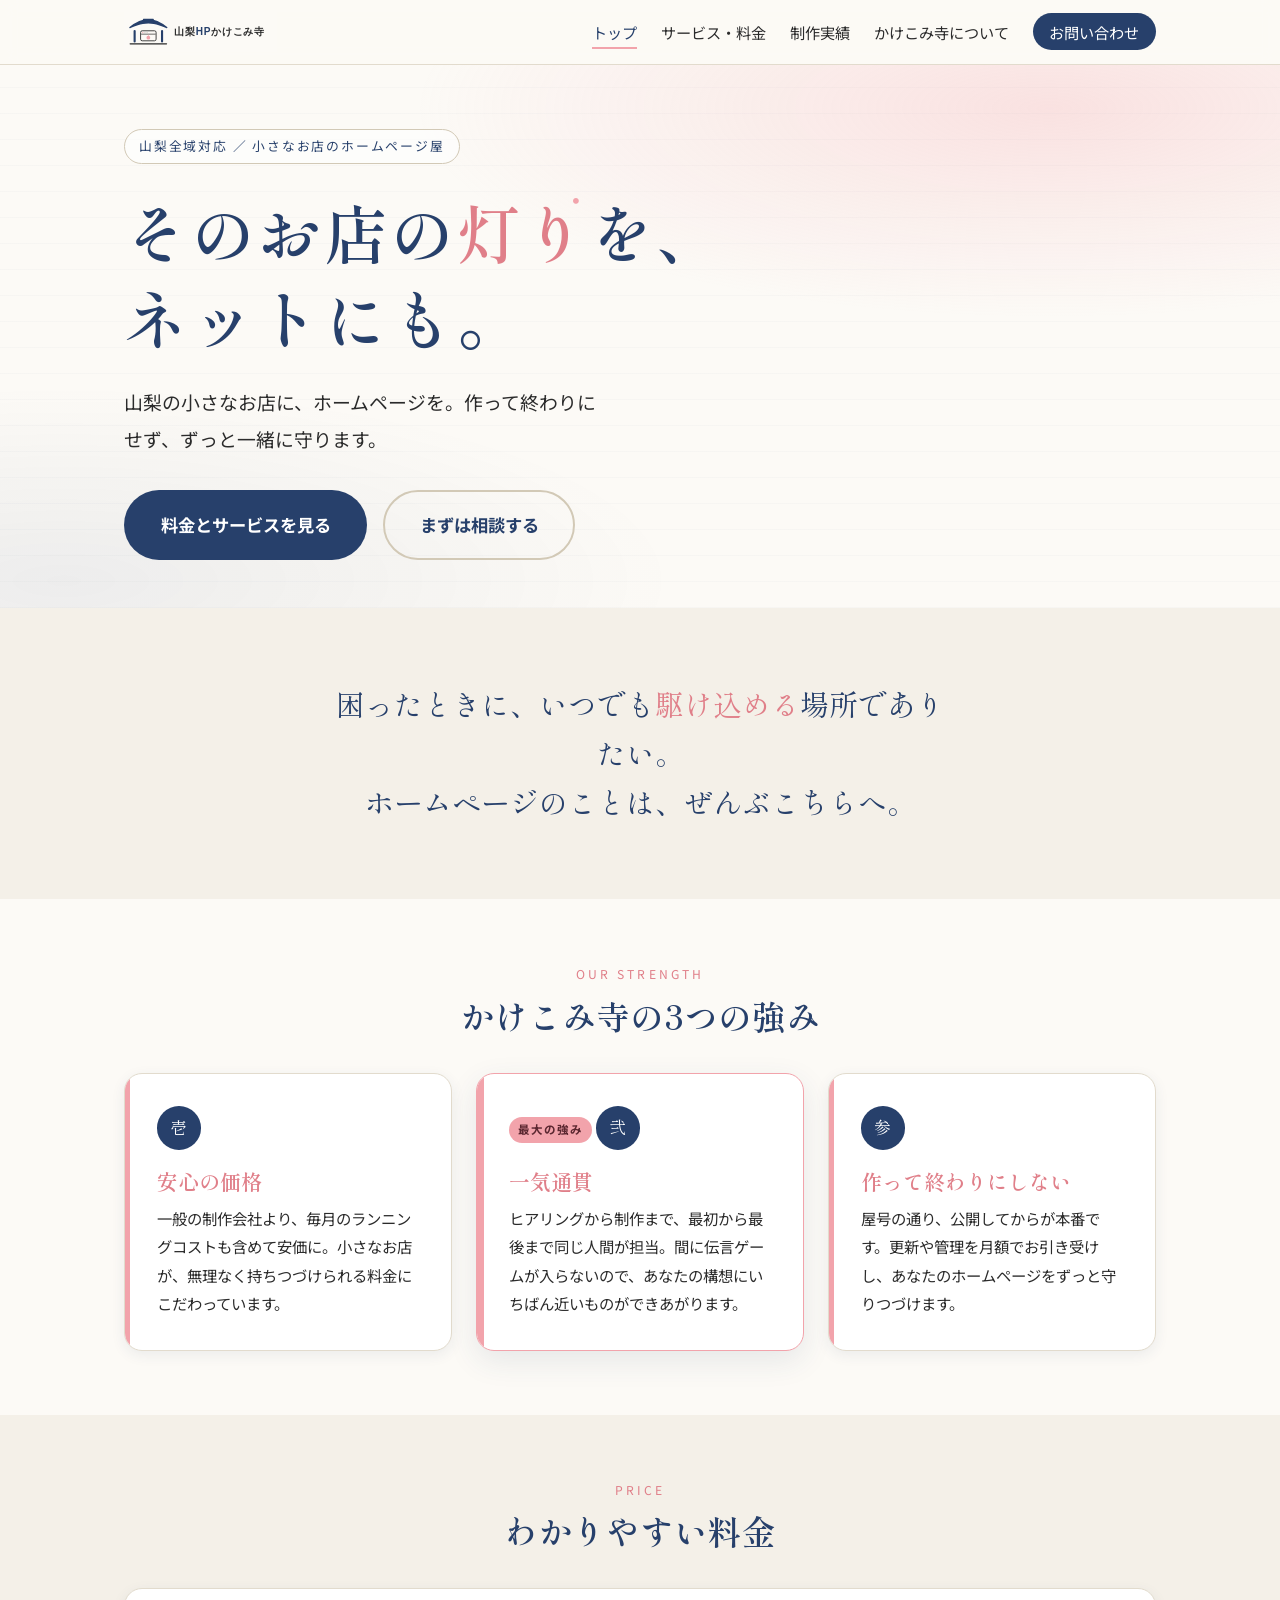
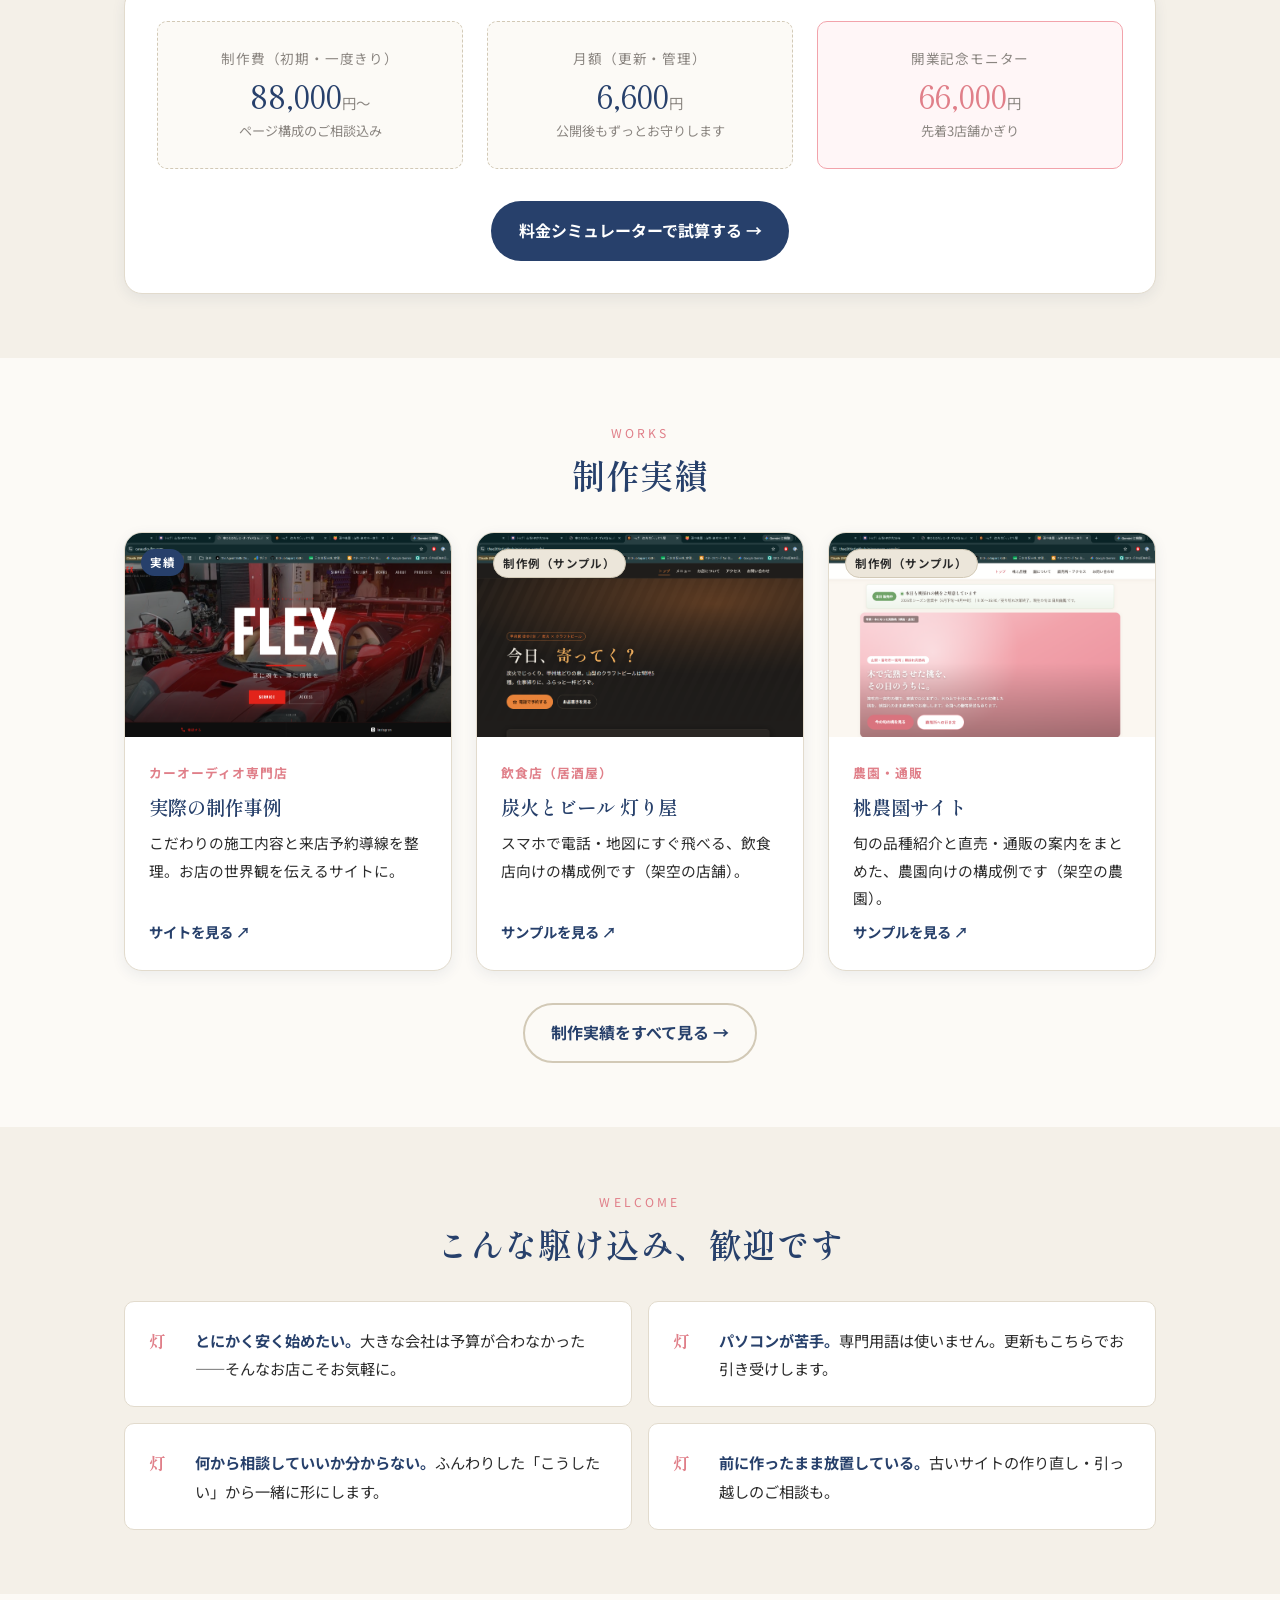
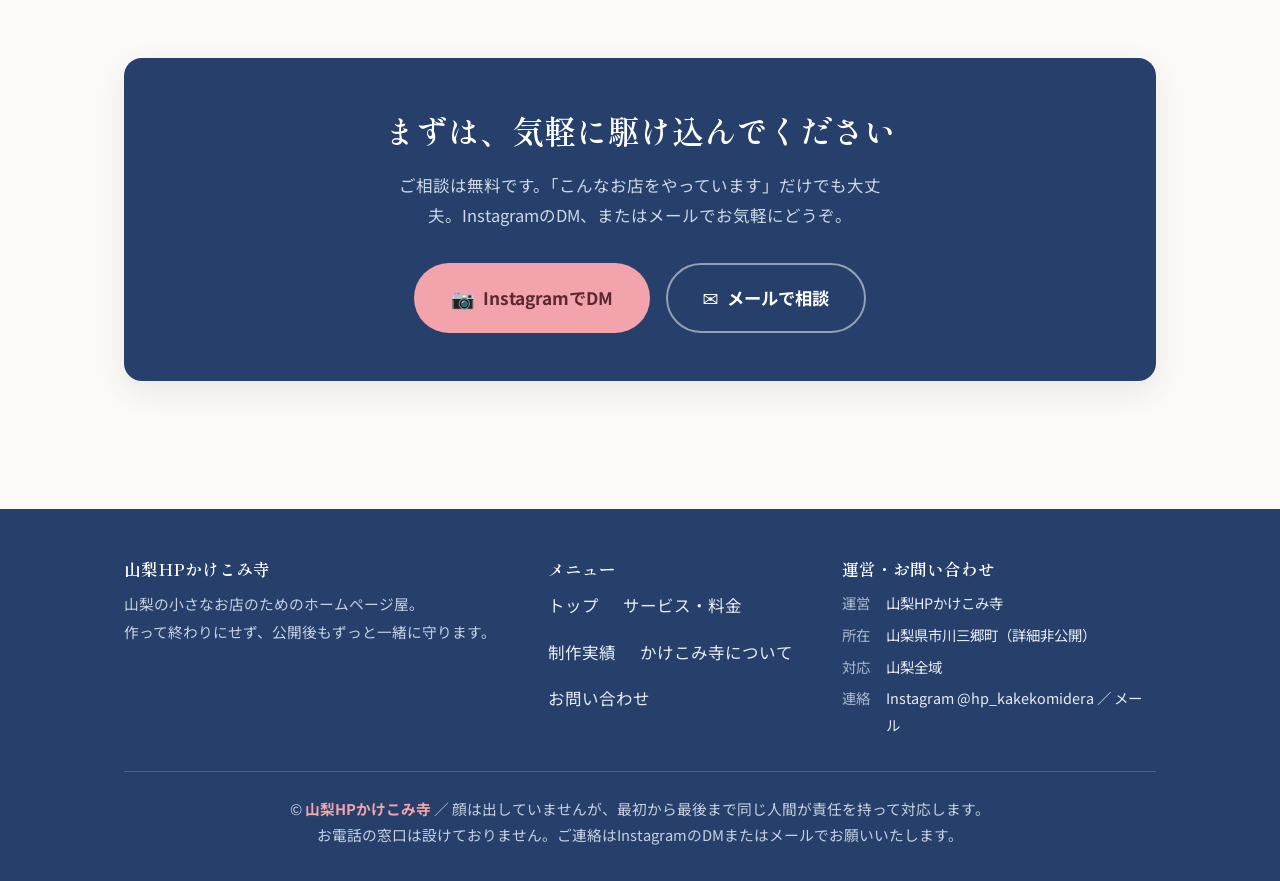
==== index.html @ 4713d797 "実績カードの画像を実スクショに差し替え - index/works の3カード(.phダミー)を work-caraudio/izakaya/momoen.png に差し替え - .work-card" ====
<!DOCTYPE html>
<html lang="ja">
<head>
  <!-- @parts: head-common（差し替え：title / description / og:url / og:image）
       他ページへ複製する際は title・description・og:title・og:description・og:url を変更する。 -->
  <meta charset="UTF-8">
  <meta name="viewport" content="width=device-width, initial-scale=1.0">
  <title>トップ｜山梨HPかけこみ寺</title>
  <meta name="description" content="山梨の小さなお店に、ホームページを。安心の価格・ヒアリングから制作まで一気通貫・公開後の更新管理まで。作って終わりにせず、ずっと一緒に守ります。山梨全域対応。">

  <!-- OGP -->
  <meta property="og:type" content="website">
  <meta property="og:site_name" content="山梨HPかけこみ寺">
  <meta property="og:title" content="山梨HPかけこみ寺｜そのお店の灯りを、ネットにも。">
  <meta property="og:description" content="山梨の小さなお店のためのホームページ制作。安心の価格・一気通貫・作って終わりにしない更新管理。山梨全域対応。">
  <meta property="og:url" content="https://thee3third.github.io/kakekomi-official/index.html">
  <meta property="og:image" content="https://thee3third.github.io/kakekomi-official/assets/img/ogp.png">
  <meta property="og:image:width" content="1200">
  <meta property="og:image:height" content="630">
  <link rel="canonical" href="https://thee3third.github.io/kakekomi-official/index.html">
  <meta name="twitter:card" content="summary_large_image">

  <link rel="icon" type="image/svg+xml" href="assets/img/favicon.svg">
  <link rel="preconnect" href="https://fonts.googleapis.com">
  <link rel="preconnect" href="https://fonts.gstatic.com" crossorigin>
  <link href="https://fonts.googleapis.com/css2?family=Noto+Sans+JP:wght@400;500;700&family=Shippori+Mincho:wght@500;600;700&display=swap" rel="stylesheet">
  <link rel="stylesheet" href="assets/css/style.css">
  <!-- /@parts -->
</head>
<body>
  <!-- @parts: header（差し替え：ロゴ画像 assets/img/logo.svg・屋号・ナビ。全ページ共通＝同一HTMLを複製）
       現在ページのナビには aria-current="page" を付ける。 -->
  <header class="site-header">
    <div class="container site-header__inner">
      <p class="brand">
        <a href="index.html">
          <img class="brand__logo" src="assets/img/logo.svg" alt="山梨HPかけこみ寺" width="153" height="40">
        </a>
      </p>
      <button class="nav-toggle" type="button" aria-expanded="false" aria-controls="globalNav" aria-label="メニューを開く">
        <span></span><span></span><span></span>
      </button>
      <nav class="global-nav" id="globalNav" aria-label="メインメニュー">
        <ul>
          <li><a href="index.html" aria-current="page">トップ</a></li>
          <li><a href="service.html">サービス・料金</a></li>
          <li><a href="works.html">制作実績</a></li>
          <li><a href="about.html">かけこみ寺について</a></li>
          <li><a href="contact.html" class="nav-cta">お問い合わせ</a></li>
        </ul>
      </nav>
    </div>
  </header>
  <!-- /@parts -->

  <main>
    <!-- ヒーロー（FV）：理念のメッセージ＝サイトの背骨。
         メインコピーは明朝で大きく、サブは小さめに。 -->
    <section class="hero">
      <div class="hero__inner reveal">
        <span class="hero__badge">山梨全域対応 ／ 小さなお店のホームページ屋</span>
        <h1 class="hero__catch">そのお店の<span class="lamp em">灯り</span>を、<br>ネットにも。</h1>
        <p class="hero__sub">山梨の小さなお店に、ホームページを。作って終わりにせず、ずっと一緒に守ります。</p>
        <div class="hero__cta">
          <a class="btn btn--primary btn--lg" href="service.html">料金とサービスを見る</a>
          <a class="btn btn--ghost btn--lg" href="contact.html">まずは相談する</a>
        </div>
      </div>
    </section>

    <!-- 理念のひとこと（駆け込み寺の世界観） -->
    <section class="section--tight section--alt">
      <div class="container container--narrow">
        <p class="quote reveal">困ったときに、いつでも<span class="em">駆け込める</span>場所でありたい。<br>ホームページのことは、ぜんぶこちらへ。</p>
      </div>
    </section>

    <!-- @parts: strength-cards（差し替え：3つの強みの番号・見出し・本文）
         サイトの3本柱。2番目「一気通貫」が最大の差別化なので強調表示（--hero）。 -->
    <section class="section" id="strength" aria-labelledby="strength-title">
      <div class="container">
        <header class="section-head section-head--center">
          <span class="section-head__en">OUR STRENGTH</span>
          <h2 class="section-head__ja" id="strength-title">かけこみ寺の3つの強み</h2>
        </header>
        <div class="strength-grid">

          <article class="strength reveal">
            <span class="strength__no">壱</span>
            <h3 class="strength__title"><span class="lead-word">安心の価格</span></h3>
            <p class="strength__desc">一般の制作会社より、毎月のランニングコストも含めて安価に。小さなお店が、無理なく持ちつづけられる料金にこだわっています。</p>
          </article>

          <article class="strength strength--hero reveal">
            <span class="strength__badge">最大の強み</span>
            <span class="strength__no">弐</span>
            <h3 class="strength__title"><span class="lead-word">一気通貫</span></h3>
            <p class="strength__desc">ヒアリングから制作まで、最初から最後まで同じ人間が担当。間に伝言ゲームが入らないので、あなたの構想にいちばん近いものができあがります。</p>
          </article>

          <article class="strength reveal">
            <span class="strength__no">参</span>
            <h3 class="strength__title"><span class="lead-word">作って終わりにしない</span></h3>
            <p class="strength__desc">屋号の通り、公開してからが本番です。更新や管理を月額でお引き受けし、あなたのホームページをずっと守りつづけます。</p>
          </article>

        </div>
      </div>
    </section>
    <!-- /@parts -->

    <!-- 料金の概要（詳細は service.html へ） -->
    <section class="section section--alt" id="fee" aria-labelledby="fee-title">
      <div class="container">
        <header class="section-head section-head--center">
          <span class="section-head__en">PRICE</span>
          <h2 class="section-head__ja" id="fee-title">わかりやすい料金</h2>
        </header>
        <div class="fee-summary reveal">
          <div class="fee-summary__grid">
            <div class="fee-pill">
              <p class="fee-pill__label">制作費（初期・一度きり）</p>
              <p class="fee-pill__price">88,000<small>円〜</small></p>
              <p class="fee-pill__note">ページ構成のご相談込み</p>
            </div>
            <div class="fee-pill">
              <p class="fee-pill__label">月額（更新・管理）</p>
              <p class="fee-pill__price">6,600<small>円</small></p>
              <p class="fee-pill__note">公開後もずっとお守りします</p>
            </div>
            <div class="fee-pill fee-pill--momo">
              <p class="fee-pill__label">開業記念モニター</p>
              <p class="fee-pill__price">66,000<small>円</small></p>
              <p class="fee-pill__note">先着3店舗かぎり</p>
            </div>
          </div>
          <p class="center" style="margin-top:var(--space-5)">
            <a class="btn btn--primary" href="service.html">料金シミュレーターで試算する →</a>
          </p>
        </div>
      </div>
    </section>

    <!-- @parts: works-grid（トップ用ダイジェスト。詳細は works.html）
         実績/サンプルを抜粋。サンプルには明記し、外部リンクは別タブ。 -->
    <section class="section" id="works" aria-labelledby="works-title">
      <div class="container">
        <header class="section-head section-head--center">
          <span class="section-head__en">WORKS</span>
          <h2 class="section-head__ja" id="works-title">制作実績</h2>
        </header>
        <div class="works-grid">

          <a class="work-card reveal" href="https://caraudio-flex.com/" target="_blank" rel="noopener">
            <div class="work-card__media">
              <span class="work-card__tag work-card__tag--real">実績</span>
              <img src="assets/img/work-caraudio.png" alt="カーオーディオ専門店の制作事例サイト" loading="lazy">
            </div>
            <div class="work-card__body">
              <span class="work-card__kind">カーオーディオ専門店</span>
              <h3 class="work-card__title">実際の制作事例</h3>
              <p class="work-card__desc">こだわりの施工内容と来店予約導線を整理。お店の世界観を伝えるサイトに。</p>
              <span class="work-card__link">サイトを見る ↗</span>
            </div>
          </a>

          <a class="work-card reveal" href="https://thee3third.github.io/akariya-sample/" target="_blank" rel="noopener">
            <div class="work-card__media">
              <span class="work-card__tag work-card__tag--sample">制作例（サンプル）</span>
              <img src="assets/img/work-izakaya.png" alt="居酒屋サンプルサイト「炭火とビール 灯り屋」" loading="lazy">
            </div>
            <div class="work-card__body">
              <span class="work-card__kind">飲食店（居酒屋）</span>
              <h3 class="work-card__title">炭火とビール 灯り屋</h3>
              <p class="work-card__desc">スマホで電話・地図にすぐ飛べる、飲食店向けの構成例です（架空の店舗）。</p>
              <span class="work-card__link">サンプルを見る ↗</span>
            </div>
          </a>

          <a class="work-card reveal" href="https://thee3third.github.io/momoen-sample/" target="_blank" rel="noopener">
            <div class="work-card__media">
              <span class="work-card__tag work-card__tag--sample">制作例（サンプル）</span>
              <img src="assets/img/work-momoen.png" alt="桃農園サンプルサイト" loading="lazy">
            </div>
            <div class="work-card__body">
              <span class="work-card__kind">農園・通販</span>
              <h3 class="work-card__title">桃農園サイト</h3>
              <p class="work-card__desc">旬の品種紹介と直売・通販の案内をまとめた、農園向けの構成例です（架空の農園）。</p>
              <span class="work-card__link">サンプルを見る ↗</span>
            </div>
          </a>

        </div>
        <p class="center" style="margin-top:var(--space-5)">
          <a class="btn btn--ghost" href="works.html">制作実績をすべて見る →</a>
        </p>
      </div>
    </section>
    <!-- /@parts -->

    <!-- こんな駆け込み歓迎 -->
    <section class="section section--alt" id="welcome" aria-labelledby="welcome-title">
      <div class="container">
        <header class="section-head section-head--center">
          <span class="section-head__en">WELCOME</span>
          <h2 class="section-head__ja" id="welcome-title">こんな駆け込み、歓迎です</h2>
        </header>
        <div class="welcome-list">
          <div class="welcome reveal"><span class="welcome__ico">灯</span><p><b>とにかく安く始めたい。</b>大きな会社は予算が合わなかった——そんなお店こそお気軽に。</p></div>
          <div class="welcome reveal"><span class="welcome__ico">灯</span><p><b>パソコンが苦手。</b>専門用語は使いません。更新もこちらでお引き受けします。</p></div>
          <div class="welcome reveal"><span class="welcome__ico">灯</span><p><b>何から相談していいか分からない。</b>ふんわりした「こうしたい」から一緒に形にします。</p></div>
          <div class="welcome reveal"><span class="welcome__ico">灯</span><p><b>前に作ったまま放置している。</b>古いサイトの作り直し・引っ越しのご相談も。</p></div>
        </div>
      </div>
    </section>

    <!-- 問い合わせ導線（Instagram / メール） -->
    <section class="section" aria-labelledby="contact-cta-title">
      <div class="container">
        <div class="cta-band reveal">
          <h2 id="contact-cta-title">まずは、気軽に駆け込んでください</h2>
          <p>ご相談は無料です。「こんなお店をやっています」だけでも大丈夫。InstagramのDM、またはメールでお気軽にどうぞ。</p>
          <div class="cta-band__actions">
            <a class="btn btn--momo btn--lg" href="https://www.instagram.com/hp_kakekomidera/" target="_blank" rel="noopener"><span class="btn__ico">📷</span>InstagramでDM</a>
            <!-- メール送信先は後日設定。下記 mailto: のアドレスを正式なものに差し替える。 -->
            <a class="btn btn--ghost btn--lg" href="mailto:thee3third@gmail.com?subject=ホームページのご相談" style="color:#fff;border-color:rgba(255,255,255,.5)"><span class="btn__ico">✉</span>メールで相談</a>
          </div>
        </div>
      </div>
    </section>
  </main>

  <!-- @parts: footer（全ページ共通＝同一HTMLを複製。
       プライバシー方針：本名・顔・住所番地・電話は出さない。連絡はInstagram/メールのみ。） -->
  <footer class="site-footer">
    <div class="container">
      <div class="site-footer__grid">
        <div>
          <h3>山梨HPかけこみ寺</h3>
          <p>山梨の小さなお店のためのホームページ屋。<br>作って終わりにせず、公開後もずっと一緒に守ります。</p>
        </div>
        <nav class="site-footer__nav" aria-label="フッターメニュー">
          <h3>メニュー</h3>
          <ul>
            <li><a href="index.html">トップ</a></li>
            <li><a href="service.html">サービス・料金</a></li>
            <li><a href="works.html">制作実績</a></li>
            <li><a href="about.html">かけこみ寺について</a></li>
            <li><a href="contact.html">お問い合わせ</a></li>
          </ul>
        </nav>
        <div>
          <h3>運営・お問い合わせ</h3>
          <dl>
            <dt>運営</dt><dd>山梨HPかけこみ寺</dd>
            <dt>所在</dt><dd>山梨県市川三郷町（詳細非公開）</dd>
            <dt>対応</dt><dd>山梨全域</dd>
            <dt>連絡</dt><dd><a href="https://www.instagram.com/hp_kakekomidera/" target="_blank" rel="noopener">Instagram @hp_kakekomidera</a> ／ メール</dd>
          </dl>
        </div>
      </div>
      <p class="footer-note">
        © <strong>山梨HPかけこみ寺</strong> ／ 顔は出していませんが、最初から最後まで同じ人間が責任を持って対応します。<br>
        お電話の窓口は設けておりません。ご連絡はInstagramのDMまたはメールでお願いいたします。
      </p>
    </div>
  </footer>
  <!-- /@parts -->

  <!-- @parts: action-bar（差し替え：InstagramURL・mailto:。スマホのみ表示。電話ボタンは作らない） -->
  <nav class="action-bar" aria-label="クイック連絡">
    <a class="action-bar__insta" href="https://www.instagram.com/hp_kakekomidera/" target="_blank" rel="noopener"><span class="action-bar__ico">📷</span>Instagram</a>
    <a class="action-bar__mail" href="mailto:thee3third@gmail.com?subject=ホームページのご相談"><span class="action-bar__ico">✉</span>メール</a>
  </nav>
  <!-- /@parts -->

  <script src="assets/js/main.js"></script>
</body>
</html>
---- assets/css/style.css ----
/* ==========================================================================
   山梨HPかけこみ寺 — 公式サイト style.css
   --------------------------------------------------------------------------
   設計思想は izakaya-sample / momoen-sample を継承。
   色・余白・フォントは :root に集約。テーマ変更はここだけで完結する。
   再利用前提のセクションには「@parts: 名前」マーカー（コメントで開閉）。

   目次:
     1. @parts: design-tokens（CSS変数）
     2. リセット & ベース
     3. レイアウト・ユーティリティ
     4. @parts: header
     5. @parts: action-bar（固定アクションバー：Insta/メール）
     6. @parts: footer
     7. ボタン
     8. ヒーロー（FV）
     9. セクション共通・見出し
    10. @parts: strength-cards（強み3カード）
    11. 料金概要（トップ）
    12. @parts: works-grid（実績カードグリッド）
    13. @parts: fee-simulator（料金シミュレーター）★目玉
    14. 料金表（service）
    15. about（理念・進め方）
    16. contact（Instagram導線・フォーム）
    17. CTAバンド・駆け込み歓迎
    18. 404
    19. プレースホルダ画像（CSSダミー）
    20. スクロール出現演出
    21. レスポンシブ（768px / 1200px）
   ========================================================================== */

/* 1. ====================================================================== */
/* @parts: design-tokens
   ロゴと統一した和モダン配色。本紙（生成り）地・藍と墨で引き締め・桃を灯り一点。
   実案件や別テーマへ流用時、ほぼここだけ書き換えれば見た目が一括で変わる。 */
:root {
  /* ---- 配色 ---- */
  --color-bg:        #FCFAF6; /* 本紙（生成り）＝地 */
  --color-bg-2:      #F4F0E8; /* 一段沈めた生成り（カード地・帯） */
  --color-bg-3:      #ECE6DA; /* さらに沈めた面（区切り帯） */
  --color-paper:     #FFFFFF; /* 浮かせる白カード */
  --color-ai:        #27406B; /* 藍：主役・見出し・引き締め */
  --color-ai-deep:   #1C2F4F; /* 濃藍：ホバー・FV地 */
  --color-text:      #2B2B2B; /* 墨：本文 */
  --color-mute:      #8A8580; /* 補助グレー：補足テキスト */
  --color-momo:      #F2A3AB; /* 桃（灯り）：アクセント一点 */
  --color-momo-deep: #E07F89; /* 桃の濃いめ（ホバー・テキスト可読用） */
  --color-line:      #E2DBCD; /* 区切り線（生成り系） */
  --color-line-2:    #D2C9B6; /* やや濃い区切り線 */

  /* ---- フォント ---- */
  --font-body:    "Noto Sans JP", system-ui, sans-serif;
  --font-heading: "Shippori Mincho", "Noto Serif JP", serif;

  /* ---- 余白スケール ---- */
  --space-1: 0.25rem;
  --space-2: 0.5rem;
  --space-3: 1rem;
  --space-4: 1.5rem;
  --space-5: 2rem;
  --space-6: 3rem;
  --space-7: 4rem;

  /* ---- レイアウト ---- */
  --maxw: 1080px;
  --maxw-narrow: 760px;
  --radius: 10px;
  --radius-lg: 18px;
  --shadow:    0 10px 30px rgba(39,64,107,.10);
  --shadow-sm: 0 4px 14px rgba(39,64,107,.08);

  /* ---- 固定アクションバーの高さ（スマホ） ---- */
  --actionbar-h: 60px;
}
/* /@parts */

/* 2. リセット & ベース ================================================== */
*, *::before, *::after { box-sizing: border-box; }
* { margin: 0; padding: 0; }
html { -webkit-text-size-adjust: 100%; scroll-behavior: smooth; }

body {
  font-family: var(--font-body);
  background: var(--color-bg);
  color: var(--color-text);
  line-height: 1.85;
  font-size: 16px;
  /* スマホは下部の固定アクションバーに本文が隠れないよう余白を確保 */
  padding-bottom: calc(var(--actionbar-h) + env(safe-area-inset-bottom, 0px));
}

img, svg { max-width: 100%; height: auto; display: block; }
a { color: var(--color-ai); text-decoration: none; }
a:hover { text-decoration: underline; }
ul { list-style: none; }
h1, h2, h3, h4 { font-family: var(--font-heading); font-weight: 600; line-height: 1.5; color: var(--color-ai); }
strong { font-weight: 700; }

:focus-visible { outline: 2px solid var(--color-ai); outline-offset: 2px; }
::selection { background: var(--color-momo); color: #fff; }

/* 3. レイアウト・ユーティリティ ======================================== */
.container { width: 100%; max-width: var(--maxw); margin-inline: auto; padding-inline: var(--space-4); }
.container--narrow { max-width: var(--maxw-narrow); }
.section { padding-block: var(--space-7); }
.section--tight { padding-block: var(--space-6); }
.section--alt { background: var(--color-bg-2); }
.text-mute { color: var(--color-mute); }
.center { text-align: center; }
.lead { color: var(--color-text); max-width: 40em; font-size: 1.05rem; }
.lead--center { margin-inline: auto; text-align: center; }
.sr-only {
  position: absolute; width: 1px; height: 1px; padding: 0; margin: -1px;
  overflow: hidden; clip: rect(0,0,0,0); white-space: nowrap; border: 0;
}

/* 4. ====================================================================== */
/* @parts: header（差し替え：ロゴ画像・屋号文言・ナビ項目。全ページ共通＝複製）
   現在ページのナビには aria-current="page" を付ける。 */
.site-header {
  position: sticky; top: 0; z-index: 50;
  background: rgba(252,250,246,.90);
  backdrop-filter: blur(8px);
  border-bottom: 1px solid var(--color-line);
}
.site-header__inner {
  display: flex; align-items: center; justify-content: space-between;
  gap: var(--space-3); min-height: 64px;
}
.brand { display: flex; align-items: center; }
.brand a { display: inline-flex; align-items: center; gap: .55em; color: inherit; }
.brand a:hover { text-decoration: none; }
/* ロゴ画像（横長ロゴ assets/img/logo.svg）。高さ基準・幅autoで縦横比を保つ。
   高さを変えたいときは --logo-h（下のmax-widthはスマホで溢れない保険） */
.brand__logo { height: var(--logo-h, 40px); width: auto; max-width: 62vw; flex: none; }
.brand__name { font-family: var(--font-heading); font-size: 1.18rem; color: var(--color-ai); letter-spacing: .03em; }
.brand__name .sub { display: block; font-family: var(--font-body); font-size: .62rem; letter-spacing: .18em; color: var(--color-mute); }

.nav-toggle {
  display: inline-flex; flex-direction: column; gap: 5px;
  width: 44px; height: 44px; align-items: center; justify-content: center;
  background: transparent; border: 1px solid var(--color-line-2); border-radius: 8px; cursor: pointer;
}
.nav-toggle span { display: block; width: 22px; height: 2px; background: var(--color-ai); transition: .25s; }
.nav-toggle[aria-expanded="true"] span:nth-child(1) { transform: translateY(7px) rotate(45deg); }
.nav-toggle[aria-expanded="true"] span:nth-child(2) { opacity: 0; }
.nav-toggle[aria-expanded="true"] span:nth-child(3) { transform: translateY(-7px) rotate(-45deg); }

.global-nav ul { display: flex; gap: var(--space-4); align-items: center; }
.global-nav a {
  color: var(--color-text); font-size: .95rem; padding-block: .3em;
  border-bottom: 2px solid transparent;
}
.global-nav a:hover { color: var(--color-ai); text-decoration: none; }
.global-nav a[aria-current="page"] { color: var(--color-ai); border-bottom-color: var(--color-momo); }
.global-nav .nav-cta {
  background: var(--color-ai); color: #fff; border-radius: 999px;
  padding: .5em 1.1em; border-bottom: 0;
}
.global-nav .nav-cta:hover { background: var(--color-ai-deep); color: #fff; }
/* /@parts */

/* 5. ====================================================================== */
/* @parts: action-bar（差し替え：InstagramURL・mailto:）
   スマホのみ画面下に固定。[Instagram][メール] の2ボタン。電話ボタンは作らない。 */
.action-bar {
  position: fixed; left: 0; right: 0; bottom: 0; z-index: 60;
  display: grid; grid-template-columns: 1fr 1fr;
  background: var(--color-paper);
  border-top: 1px solid var(--color-line);
  box-shadow: 0 -6px 20px rgba(39,64,107,.08);
  padding-bottom: env(safe-area-inset-bottom, 0px);
}
.action-bar a {
  display: flex; align-items: center; justify-content: center; gap: .4em;
  min-height: var(--actionbar-h); font-weight: 700; font-size: 1rem;
  color: #fff; text-decoration: none;
}
.action-bar a:hover { text-decoration: none; }
.action-bar__insta { background: var(--color-ai); }
.action-bar__mail  { background: var(--color-momo-deep); }
.action-bar__ico { font-size: 1.15em; line-height: 1; }
@media (min-width: 768px) { .action-bar { display: none; } body { padding-bottom: 0; } }
/* /@parts */

/* 6. ====================================================================== */
/* @parts: footer（差し替え：屋号・連絡手段。サイトマップ。住所番地・電話は出さない） */
.site-footer {
  background: var(--color-ai); color: #E7ECF4;
  padding-block: var(--space-6) var(--space-5); margin-top: var(--space-7);
}
.site-footer a { color: #E7ECF4; }
.site-footer__grid { display: grid; gap: var(--space-5); grid-template-columns: 1fr; }
.site-footer h3 { font-size: 1.05rem; color: #fff; margin-bottom: var(--space-2); }
.site-footer p { font-size: .92rem; color: #C5D0E0; }
.site-footer__nav ul { display: flex; flex-wrap: wrap; gap: var(--space-3) var(--space-4); }
.site-footer dl { display: grid; grid-template-columns: auto 1fr; gap: .35em var(--space-3); font-size: .9rem; }
.site-footer dt { color: #A9B7CC; white-space: nowrap; }
.footer-note {
  margin-top: var(--space-5); padding-top: var(--space-4);
  border-top: 1px solid rgba(255,255,255,.18);
  font-size: .82rem; color: #B7C3D6; text-align: center; line-height: 1.8;
}
.footer-note strong { color: var(--color-momo); font-weight: 700; }
/* /@parts */

/* 7. ボタン ============================================================= */
.btn {
  display: inline-flex; align-items: center; justify-content: center; gap: .5em;
  padding: .85em 1.6em; border-radius: 999px; font-weight: 700; font-size: 1rem;
  border: 2px solid transparent; cursor: pointer; text-align: center;
  transition: transform .15s, background .2s, color .2s, border-color .2s;
}
.btn:hover { text-decoration: none; transform: translateY(-2px); }
.btn--primary { background: var(--color-ai); color: #fff; }
.btn--primary:hover { background: var(--color-ai-deep); color: #fff; }
.btn--momo { background: var(--color-momo); color: #5b2730; }
.btn--momo:hover { background: var(--color-momo-deep); color: #fff; }
.btn--ghost { background: transparent; color: var(--color-ai); border-color: var(--color-line-2); }
.btn--ghost:hover { border-color: var(--color-ai); color: var(--color-ai-deep); }
.btn--block { width: 100%; }
.btn--lg { font-size: 1.08rem; padding: 1em 2em; }
.btn__ico { font-size: 1.1em; line-height: 1; }

/* 8. ヒーロー（FV）：理念のメッセージ＝サイトの背骨 ==================== */
.hero { position: relative; overflow: hidden; background: var(--color-bg); }
.hero__inner {
  position: relative; z-index: 1;
  padding-block: var(--space-7) var(--space-6);
  max-width: var(--maxw); margin-inline: auto; padding-inline: var(--space-4);
}
/* 障子・本紙の質感を薄く敷く（写真差し替え可：.hero に background-image） */
.hero::before {
  content: ""; position: absolute; inset: 0; z-index: 0;
  background:
    radial-gradient(90% 70% at 82% 8%, rgba(242,163,171,.28), rgba(242,163,171,0) 55%),
    radial-gradient(80% 60% at 5% 95%, rgba(39,64,107,.07), rgba(39,64,107,0) 60%),
    repeating-linear-gradient(0deg, rgba(39,64,107,.022) 0 1px, transparent 1px 26px),
    var(--color-bg);
}
.hero__badge {
  display: inline-block; margin-bottom: var(--space-4);
  font-size: .8rem; letter-spacing: .14em; color: var(--color-ai);
  border: 1px solid var(--color-line-2); border-radius: 999px; padding: .35em 1.1em;
  background: rgba(255,255,255,.6);
}
.hero__catch {
  font-family: var(--font-heading); color: var(--color-ai);
  font-size: clamp(2.1rem, 8.5vw, 4rem); line-height: 1.35; letter-spacing: .04em;
}
.hero__catch .em { color: var(--color-momo-deep); }
.hero__catch .lamp { position: relative; }
/* 「灯り」に小さなともしびを添える（控えめ） */
.hero__catch .lamp::after {
  content: "・"; color: var(--color-momo); position: absolute; top: -.2em; right: -.15em; font-size: .5em;
}
.hero__sub {
  margin-top: var(--space-4); font-size: clamp(.98rem, 3.4vw, 1.18rem);
  color: var(--color-text); max-width: 26em; line-height: 1.95;
}
.hero__cta { margin-top: var(--space-5); display: flex; flex-wrap: wrap; gap: var(--space-3); }

/* 9. セクション共通・見出し =========================================== */
.section-head { margin-bottom: var(--space-5); }
.section-head__en { display: block; font-family: var(--font-body); font-size: .76rem; letter-spacing: .26em; color: var(--color-momo-deep); margin-bottom: .4em; }
.section-head__ja { font-size: clamp(1.5rem, 5.2vw, 2.1rem); color: var(--color-ai); }
.section-head--center { text-align: center; }
.section-head--center .section-head__ja { margin-inline: auto; }
.page-head { background: var(--color-bg-2); border-bottom: 1px solid var(--color-line); padding-block: var(--space-6) var(--space-5); }
.page-head h1 { font-size: clamp(1.8rem, 6vw, 2.6rem); }
.page-head p { color: var(--color-mute); margin-top: var(--space-2); }

/* 10. ===================================================================== */
/* @parts: strength-cards（差し替え：3つの強みのアイコン・見出し・本文）
   サイトの3本柱。「安心の価格 / 一気通貫 / 作って終わりにしない」。 */
.strength-grid { display: grid; gap: var(--space-4); grid-template-columns: 1fr; }
.strength {
  background: var(--color-paper); border: 1px solid var(--color-line);
  border-radius: var(--radius-lg); padding: var(--space-5);
  box-shadow: var(--shadow-sm); position: relative; overflow: hidden;
}
.strength::before {
  content: ""; position: absolute; left: 0; top: 0; bottom: 0; width: 5px; background: var(--color-momo);
}
.strength__no {
  display: inline-flex; align-items: center; justify-content: center;
  width: 2.6em; height: 2.6em; border-radius: 50%;
  background: var(--color-ai); color: #fff; font-family: var(--font-heading);
  font-size: 1.05rem; margin-bottom: var(--space-3);
}
.strength__title { font-size: 1.3rem; margin-bottom: var(--space-2); line-height: 1.45; }
.strength__title .lead-word { color: var(--color-momo-deep); }
.strength__desc { color: var(--color-text); font-size: .96rem; }
.strength--hero { border-color: var(--color-momo); box-shadow: var(--shadow); }
.strength--hero::before { width: 7px; }
.strength__badge { display: inline-block; font-size: .72rem; letter-spacing: .08em; background: var(--color-momo); color: #5b2730; border-radius: 999px; padding: .2em .8em; margin-bottom: var(--space-3); font-weight: 700; }
/* /@parts */

/* 11. 料金概要（トップ） =============================================== */
.fee-summary { background: var(--color-paper); border: 1px solid var(--color-line); border-radius: var(--radius-lg); padding: var(--space-5); box-shadow: var(--shadow-sm); }
.fee-summary__grid { display: grid; gap: var(--space-4); grid-template-columns: 1fr; }
.fee-pill { text-align: center; padding: var(--space-4); border: 1px dashed var(--color-line-2); border-radius: var(--radius); background: var(--color-bg); }
.fee-pill__label { font-size: .85rem; color: var(--color-mute); letter-spacing: .06em; }
.fee-pill__price { font-family: var(--font-heading); font-size: 2rem; color: var(--color-ai); line-height: 1.2; margin-block: .15em; }
.fee-pill__price small { font-size: .9rem; color: var(--color-mute); font-family: var(--font-body); }
.fee-pill__note { font-size: .82rem; color: var(--color-mute); }
.fee-pill--momo { border-style: solid; border-color: var(--color-momo); background: #fff6f7; }
.fee-pill--momo .fee-pill__price { color: var(--color-momo-deep); }

/* 12. ===================================================================== */
/* @parts: works-grid（差し替え：実績カードの画像・店種・説明・外部URL）
   実績/サンプルをカード表示。各カードは外部リンク（別タブ）。 */
.works-grid { display: grid; gap: var(--space-4); grid-template-columns: 1fr; }
.work-card {
  display: flex; flex-direction: column; background: var(--color-paper);
  border: 1px solid var(--color-line); border-radius: var(--radius-lg); overflow: hidden;
  box-shadow: var(--shadow-sm); transition: transform .18s, box-shadow .18s;
}
.work-card:hover { transform: translateY(-4px); box-shadow: var(--shadow); text-decoration: none; }
.work-card__media { aspect-ratio: 16 / 10; position: relative; overflow: hidden; background: var(--color-bg-2); }
/* 実績写真は media 枠いっぱいに cover で収める（.ph ダミーから <img> へ差し替え時も同じ枠） */
.work-card__media img { width: 100%; height: 100%; object-fit: cover; display: block; }
.work-card__tag {
  position: absolute; top: var(--space-3); left: var(--space-3); z-index: 2;
  font-size: .72rem; font-weight: 700; letter-spacing: .04em;
  padding: .25em .8em; border-radius: 999px;
}
.work-card__tag--real   { background: var(--color-ai); color: #fff; }
.work-card__tag--sample { background: var(--color-bg-3); color: var(--color-text); border: 1px solid var(--color-line-2); }
.work-card__body { padding: var(--space-4); display: flex; flex-direction: column; gap: var(--space-2); flex: 1; }
.work-card__kind { font-size: .8rem; color: var(--color-momo-deep); letter-spacing: .08em; font-weight: 700; }
.work-card__title { font-size: 1.2rem; color: var(--color-ai); }
.work-card__desc { font-size: .92rem; color: var(--color-text); flex: 1; }
.work-card__link { font-size: .9rem; font-weight: 700; color: var(--color-ai); display: inline-flex; align-items: center; gap: .3em; }
.work-card:hover .work-card__link { color: var(--color-momo-deep); }
/* /@parts */

/* 13. ===================================================================== */
/* @parts: fee-simulator（料金シミュレーター）★このサイトの目玉
   素のJSで駆動（assets/js/simulator.js）。価格定数はJS側に集約。
   ここはマークアップと見た目のみ。 */
.simulator {
  background: var(--color-paper); border: 1px solid var(--color-line-2);
  border-radius: var(--radius-lg); padding: var(--space-5); box-shadow: var(--shadow);
}
.simulator__grid { display: grid; gap: var(--space-5); grid-template-columns: 1fr; }
.sim-controls { display: grid; gap: var(--space-5); }
.sim-field__label { display: block; font-weight: 700; color: var(--color-ai); margin-bottom: var(--space-2); font-size: .98rem; }

/* プラン選択（ラジオをカード化） */
.sim-plans { display: grid; gap: var(--space-2); }
.sim-plan { position: relative; }
.sim-plan input { position: absolute; opacity: 0; inset: 0; cursor: pointer; }
.sim-plan__box {
  display: flex; align-items: baseline; justify-content: space-between; gap: var(--space-2);
  border: 2px solid var(--color-line); border-radius: var(--radius);
  padding: .85em 1em; cursor: pointer; transition: border-color .2s, background .2s;
}
.sim-plan__box .name { font-weight: 700; }
.sim-plan__box .price { font-family: var(--font-heading); color: var(--color-ai); white-space: nowrap; }
.sim-plan input:checked + .sim-plan__box { border-color: var(--color-momo); background: #fff6f7; }
.sim-plan input:focus-visible + .sim-plan__box { outline: 2px solid var(--color-ai); outline-offset: 2px; }
.sim-plan__box .badge { font-size: .68rem; background: var(--color-momo); color: #5b2730; border-radius: 999px; padding: .15em .6em; margin-left: .4em; font-weight: 700; font-family: var(--font-body); }

/* 月額（表示のみ） */
.sim-fixed { display: flex; align-items: baseline; justify-content: space-between; gap: var(--space-2); padding: .85em 1em; border: 2px dashed var(--color-line-2); border-radius: var(--radius); background: var(--color-bg); }
.sim-fixed .name { font-weight: 700; }
.sim-fixed .price { font-family: var(--font-heading); color: var(--color-ai); }
.sim-fixed .lock { font-size: .75rem; color: var(--color-mute); }

/* 月数スライダー */
.sim-range__head { display: flex; align-items: baseline; justify-content: space-between; }
.sim-range__value { font-family: var(--font-heading); font-size: 1.5rem; color: var(--color-momo-deep); }
.sim-range__value small { font-size: .9rem; color: var(--color-mute); font-family: var(--font-body); }
input[type="range"].sim-range {
  -webkit-appearance: none; appearance: none; width: 100%; height: 6px;
  background: var(--color-bg-3); border-radius: 999px; outline-offset: 6px; cursor: pointer; margin-top: var(--space-3);
}
input[type="range"].sim-range::-webkit-slider-thumb {
  -webkit-appearance: none; appearance: none; width: 26px; height: 26px; border-radius: 50%;
  background: var(--color-ai); border: 3px solid #fff; box-shadow: var(--shadow-sm); cursor: pointer;
}
input[type="range"].sim-range::-moz-range-thumb {
  width: 26px; height: 26px; border-radius: 50%; background: var(--color-ai);
  border: 3px solid #fff; box-shadow: var(--shadow-sm); cursor: pointer;
}
.sim-range__scale { display: flex; justify-content: space-between; font-size: .75rem; color: var(--color-mute); margin-top: var(--space-2); }

/* 結果パネル */
.sim-result { background: var(--color-ai); color: #fff; border-radius: var(--radius-lg); padding: var(--space-5); display: grid; gap: var(--space-4); align-content: start; }
.sim-result__row { display: grid; gap: var(--space-1); }
.sim-result__label { font-size: .85rem; color: #BFCDE3; letter-spacing: .06em; }
.sim-result__num { font-family: var(--font-heading); line-height: 1.1; }
.sim-result__num .yen { font-size: .55em; margin-left: .1em; color: #DDE5F1; }
.sim-result__row--total .sim-result__num { font-size: 2.4rem; color: #fff; }
.sim-result__row--first .sim-result__num,
.sim-result__row--month .sim-result__num { font-size: 1.7rem; color: var(--color-momo); }
.sim-result__divider { border: 0; border-top: 1px solid rgba(255,255,255,.2); }
.sim-result__hint { font-size: .8rem; color: #BFCDE3; line-height: 1.7; }
/* 数字更新時の控えめなフラッシュ */
.sim-result__num.is-bumped { animation: numBump .35s ease; }
@keyframes numBump { 0% { transform: translateY(2px); opacity: .55; } 100% { transform: none; opacity: 1; } }
.sim-disclaimer { font-size: .82rem; color: var(--color-mute); margin-top: var(--space-4); line-height: 1.8; }
/* /@parts */

/* 14. 料金表（service） =============================================== */
.plan-grid { display: grid; gap: var(--space-4); grid-template-columns: 1fr; }
.plan-card { background: var(--color-paper); border: 1px solid var(--color-line); border-radius: var(--radius-lg); padding: var(--space-5); box-shadow: var(--shadow-sm); position: relative; }
.plan-card--feature { border: 2px solid var(--color-momo); box-shadow: var(--shadow); }
.plan-card__ribbon { position: absolute; top: -.8em; left: var(--space-5); background: var(--color-momo); color: #5b2730; font-size: .78rem; font-weight: 700; padding: .3em 1em; border-radius: 999px; }
.plan-card__name { font-size: 1.25rem; color: var(--color-ai); }
.plan-card__price { font-family: var(--font-heading); font-size: 2.4rem; color: var(--color-ai); line-height: 1.15; margin-block: var(--space-2); }
.plan-card__price small { font-size: .85rem; color: var(--color-mute); font-family: var(--font-body); }
.plan-card--feature .plan-card__price { color: var(--color-momo-deep); }
.plan-card__sub { font-size: .9rem; color: var(--color-mute); }
.plan-card__monthly { margin-top: var(--space-3); padding-top: var(--space-3); border-top: 1px dashed var(--color-line-2); font-size: .95rem; }
.plan-card__monthly b { color: var(--color-ai); font-family: var(--font-heading); font-size: 1.15rem; }

.inc-grid { display: grid; gap: var(--space-4); grid-template-columns: 1fr; }
.inc-col { background: var(--color-paper); border: 1px solid var(--color-line); border-radius: var(--radius-lg); padding: var(--space-5); box-shadow: var(--shadow-sm); }
.inc-col h3 { display: flex; align-items: center; gap: .4em; font-size: 1.15rem; margin-bottom: var(--space-3); }
.inc-col--yes h3 { color: var(--color-ai); }
.inc-col--no h3 { color: var(--color-mute); }
.inc-list { display: grid; gap: var(--space-2); }
.inc-list li { padding-left: 1.8em; position: relative; font-size: .95rem; }
.inc-list--yes li::before { content: "○"; position: absolute; left: 0; color: var(--color-ai); font-weight: 700; }
.inc-list--no li::before  { content: "×"; position: absolute; left: 0; color: var(--color-momo-deep); font-weight: 700; }
.inc-list--no li { color: var(--color-mute); }

/* 15. about ============================================================= */
.belief { display: grid; gap: var(--space-5); }
.belief__block { background: var(--color-paper); border: 1px solid var(--color-line); border-left: 5px solid var(--color-momo); border-radius: var(--radius); padding: var(--space-5); box-shadow: var(--shadow-sm); }
.belief__block h3 { font-size: 1.25rem; margin-bottom: var(--space-2); }
.belief__block p { font-size: .98rem; }
.belief__block p + p { margin-top: var(--space-3); }
.quote { font-family: var(--font-heading); font-size: clamp(1.3rem, 4.5vw, 1.8rem); color: var(--color-ai); line-height: 1.7; text-align: center; max-width: 22em; margin-inline: auto; padding-block: var(--space-4); }
.quote .em { color: var(--color-momo-deep); }

.flow { display: grid; gap: var(--space-3); counter-reset: flow; }
.flow__step { display: grid; grid-template-columns: 2.6em 1fr; gap: var(--space-3); background: var(--color-paper); border: 1px solid var(--color-line); border-radius: var(--radius); padding: var(--space-4); align-items: start; }
.flow__no { counter-increment: flow; display: inline-flex; align-items: center; justify-content: center; width: 2.4em; height: 2.4em; border-radius: 50%; background: var(--color-ai); color: #fff; font-family: var(--font-heading); font-weight: 700; }
.flow__no::before { content: counter(flow); }
.flow__body h3 { font-size: 1.1rem; margin-bottom: var(--space-1); }
.flow__body p { font-size: .92rem; color: var(--color-text); }

/* 16. contact ========================================================== */
.contact-grid { display: grid; gap: var(--space-4); grid-template-columns: 1fr; }
.contact-card { background: var(--color-paper); border: 1px solid var(--color-line); border-radius: var(--radius-lg); padding: var(--space-5); text-align: center; box-shadow: var(--shadow-sm); display: flex; flex-direction: column; gap: var(--space-2); }
.contact-card__ico { font-size: 2.2rem; line-height: 1; }
.contact-card__name { font-size: 1.2rem; color: var(--color-ai); }
.contact-card__handle { font-size: 1rem; color: var(--color-momo-deep); font-weight: 700; word-break: break-all; }
.contact-card__desc { font-size: .9rem; color: var(--color-mute); flex: 1; }
.contact-card--insta { border-top: 4px solid var(--color-ai); }
.contact-card--mail  { border-top: 4px solid var(--color-momo); }

.form { display: grid; gap: var(--space-4); max-width: 36em; margin-inline: auto; }
.form__row { display: grid; gap: var(--space-1); }
.form__row label { font-weight: 700; font-size: .95rem; color: var(--color-ai); }
.form__row .req { color: var(--color-momo-deep); font-size: .8rem; margin-left: .3em; }
.form__row input, .form__row textarea, .form__row select {
  font: inherit; color: var(--color-text); background: var(--color-bg);
  border: 1px solid var(--color-line-2); border-radius: var(--radius); padding: .75em .9em; width: 100%;
}
.form__row input:focus, .form__row textarea:focus, .form__row select:focus { border-color: var(--color-ai); outline: none; background: #fff; }
.form__note { font-size: .82rem; color: var(--color-mute); }

/* 17. CTAバンド・駆け込み歓迎 ========================================== */
.cta-band { background: var(--color-ai); color: #fff; border-radius: var(--radius-lg); padding: var(--space-6) var(--space-5); text-align: center; box-shadow: var(--shadow); }
.cta-band h2 { color: #fff; font-size: clamp(1.4rem, 5vw, 2rem); margin-bottom: var(--space-3); }
.cta-band p { color: #CdD7E6; max-width: 30em; margin-inline: auto; margin-bottom: var(--space-5); }
.cta-band .hero__cta, .cta-band__actions { display: flex; flex-wrap: wrap; gap: var(--space-3); justify-content: center; }

.welcome-list { display: grid; gap: var(--space-3); grid-template-columns: 1fr; }
.welcome { display: grid; grid-template-columns: 1.8em 1fr; gap: var(--space-3); align-items: start; background: var(--color-paper); border: 1px solid var(--color-line); border-radius: var(--radius); padding: var(--space-4); }
.welcome__ico { color: var(--color-momo-deep); font-weight: 700; font-family: var(--font-heading); }
.welcome p { font-size: .95rem; }
.welcome b { color: var(--color-ai); }

/* 18. 404 ============================================================== */
.notfound { text-align: center; padding-block: var(--space-7); }
.notfound__code { font-family: var(--font-heading); font-size: clamp(4rem, 18vw, 9rem); color: var(--color-ai); line-height: 1; }
.notfound__lead { color: var(--color-mute); margin-block: var(--space-3) var(--space-5); }

/* 19. プレースホルダ画像（CSSダミー） ================================== */
/* 写真が用意でき次第、img要素へ差し替える。ラベルは構図メモ（撮影リスト.md参照）。 */
.ph {
  position: relative; display: flex; align-items: center; justify-content: center;
  width: 100%; height: 100%; min-height: 130px; color: var(--color-ai);
  text-align: center; padding: var(--space-3); overflow: hidden;
  background:
    repeating-linear-gradient(45deg, rgba(39,64,107,.03) 0 14px, transparent 14px 28px),
    linear-gradient(150deg, var(--color-bg-2) 0%, var(--color-bg-3) 100%);
}
.ph::before { content: "📷"; position: absolute; top: 10px; left: 12px; font-size: 1rem; opacity: .5; }
.ph--ai   { background: linear-gradient(150deg, #2f4d7e, #1c2f4f); color: #fff; }
.ph--momo { background: linear-gradient(150deg, #fde3e6, #f7c6cc); color: #5b2730; }
.ph__label { position: relative; font-size: .82rem; line-height: 1.55; letter-spacing: .02em; max-width: 90%; }
.ph__label strong { display: block; font-family: var(--font-heading); font-size: .98rem; margin-bottom: .15em; }

/* 20. スクロール出現演出（控えめ。simulatorが主役なので過剰にしない） === */
.reveal { opacity: 0; transform: translateY(16px); transition: opacity .6s ease, transform .6s ease; }
.reveal.is-visible { opacity: 1; transform: none; }

/* 21. レスポンシブ ===================================================== */
/* タブレット以上 768px */
@media (min-width: 768px) {
  body { font-size: 16.5px; }
  .strength-grid { grid-template-columns: repeat(3, 1fr); }
  .fee-summary__grid { grid-template-columns: repeat(3, 1fr); }
  .works-grid { grid-template-columns: repeat(2, 1fr); }
  .plan-grid { grid-template-columns: 1fr 1fr; }
  .inc-grid { grid-template-columns: 1fr 1fr; }
  .contact-grid { grid-template-columns: 1fr 1fr; }
  .welcome-list { grid-template-columns: 1fr 1fr; }
  .site-footer__grid { grid-template-columns: 1.5fr 1fr 1.2fr; }
  .simulator__grid { grid-template-columns: 1.2fr 1fr; align-items: start; }
  .form--2col { grid-template-columns: 1fr 1fr; }
  .form--2col .form__row--full { grid-column: 1 / -1; }
}

/* デスクトップ 1200px */
@media (min-width: 1200px) {
  .works-grid { grid-template-columns: repeat(3, 1fr); }
}

/* スマホ：ハンバーガー開閉ナビ */
@media (max-width: 767px) {
  .global-nav {
    position: absolute; top: 100%; left: 0; right: 0;
    background: var(--color-bg); border-bottom: 1px solid var(--color-line);
    max-height: 0; overflow: hidden; transition: max-height .3s ease;
  }
  .global-nav[data-open="true"] { max-height: 70vh; }
  .global-nav ul { flex-direction: column; gap: 0; padding: var(--space-2) var(--space-4); align-items: stretch; }
  .global-nav li { border-bottom: 1px solid var(--color-line); }
  .global-nav li:last-child { border-bottom: 0; }
  .global-nav a { display: block; padding: .95em 0; }
  .global-nav .nav-cta { text-align: center; margin-block: var(--space-2); }
}
@media (min-width: 768px) { .nav-toggle { display: none; } }

/* モーション配慮 */
@media (prefers-reduced-motion: reduce) {
  * { scroll-behavior: auto !important; transition: none !important; animation: none !important; }
  .reveal { opacity: 1; transform: none; }
}
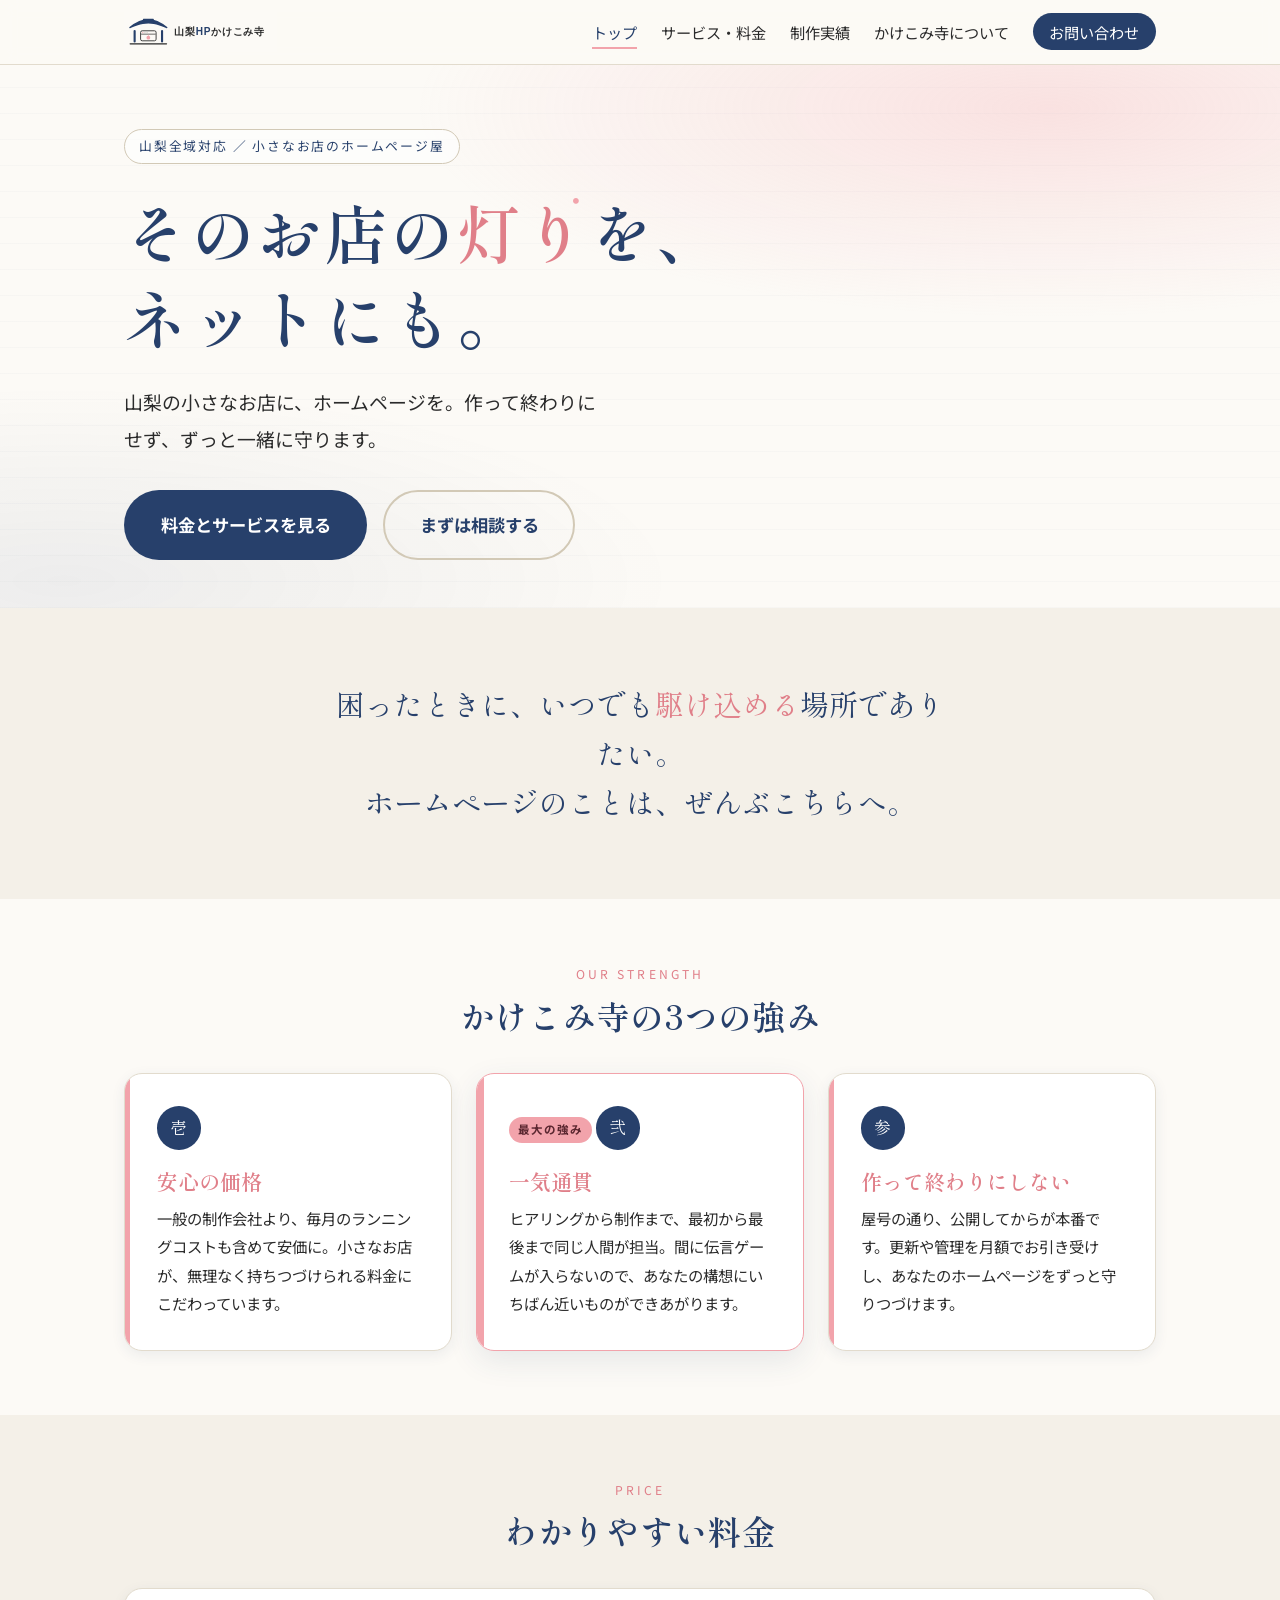
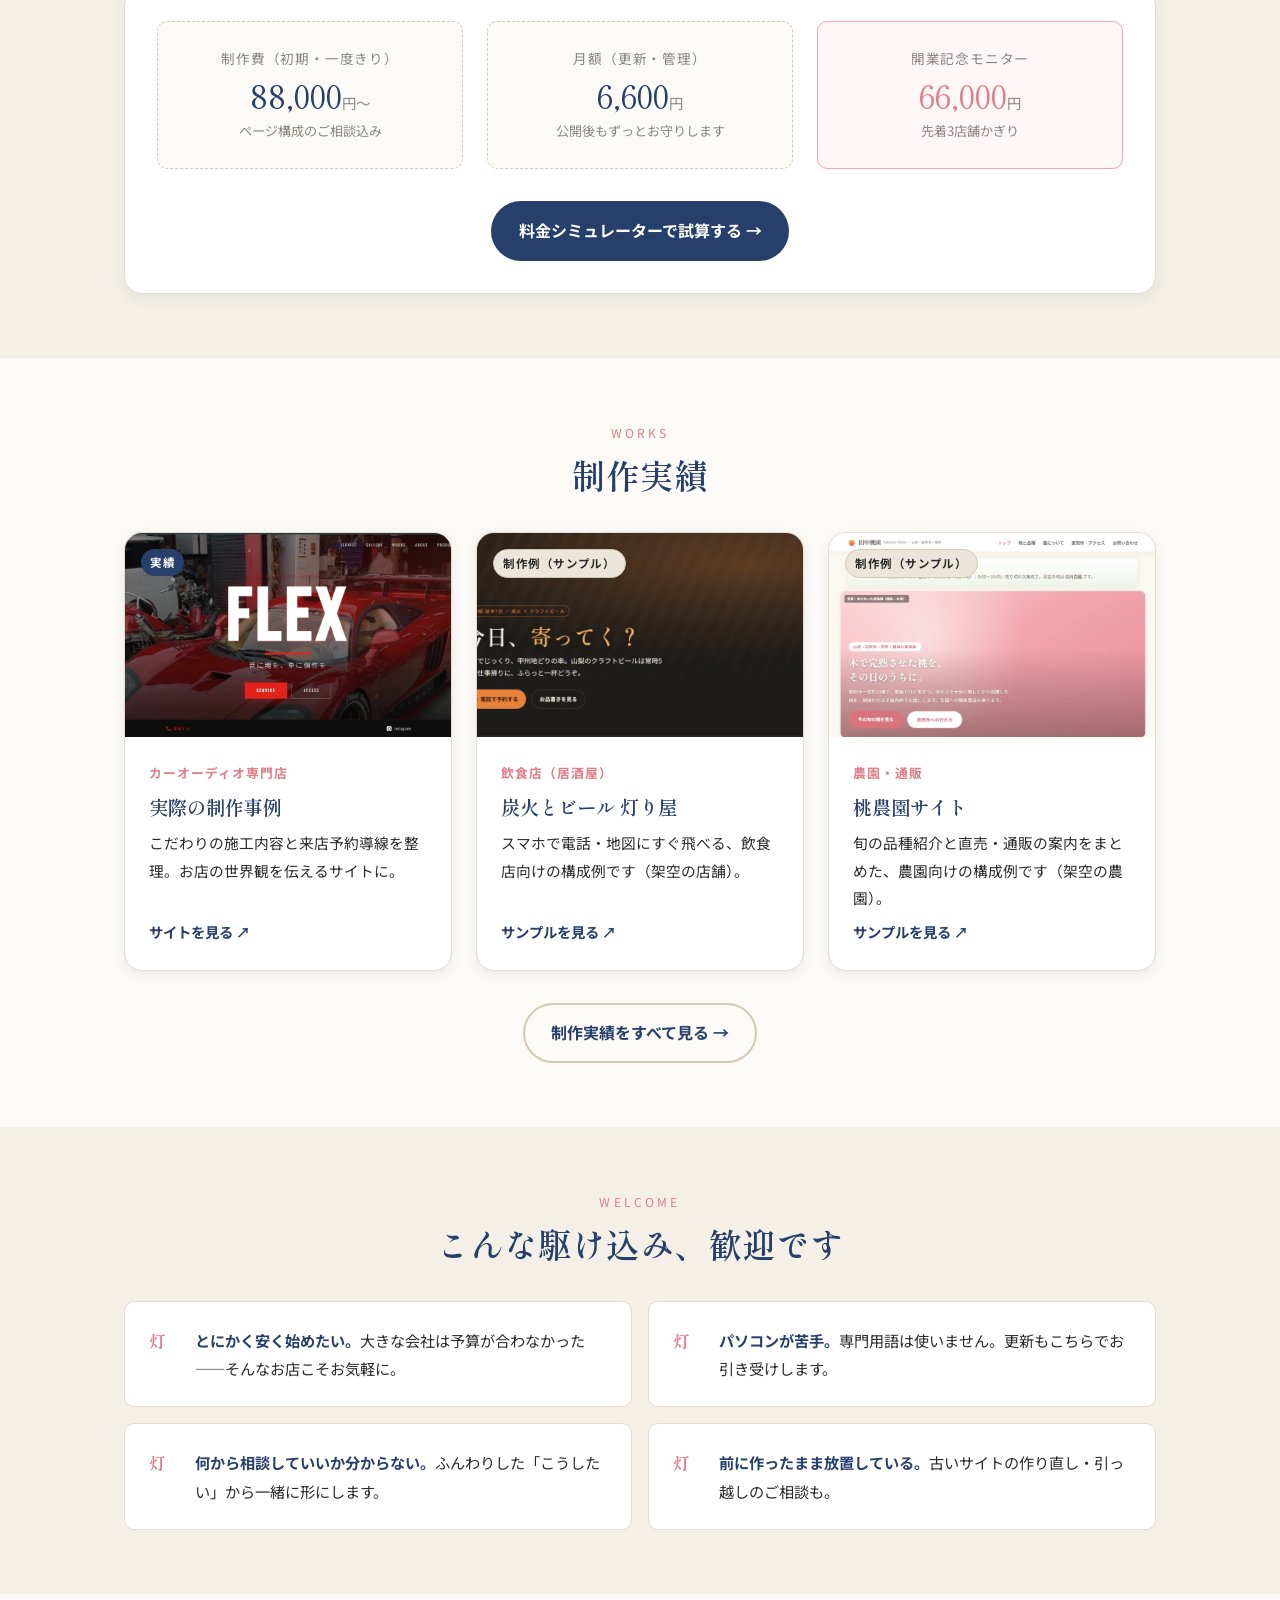
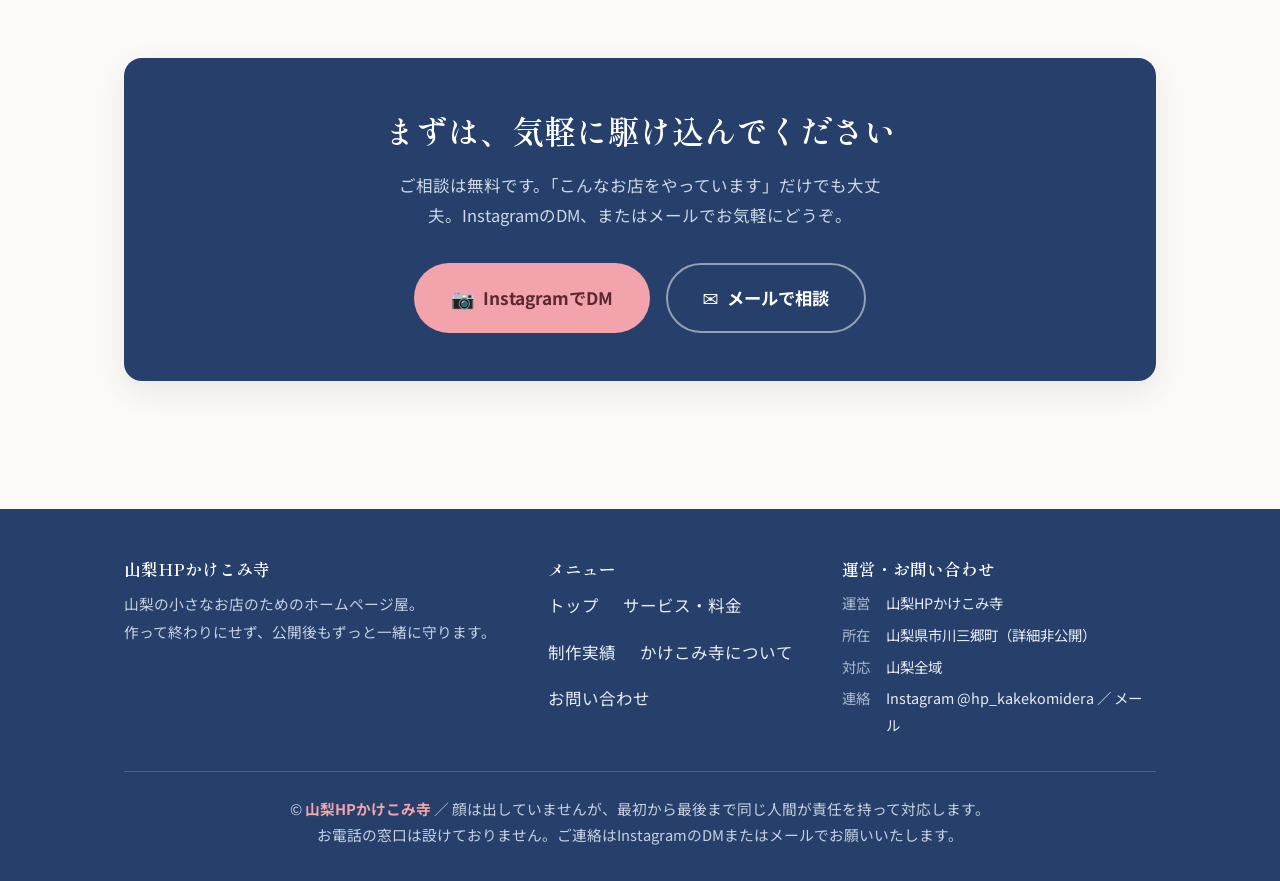
==== commit 83eca8ed: "実績画像を最適化WebPに差し替え（差し替え後の新3枚を反映） - 横1200pxにリサイズ・cwebp q86で変換（合計 約2.2MB -> 約93KB） - index/works の img " ====
--- a/index.html
+++ b/index.html
@@ -154,7 +154,7 @@
           <a class="work-card reveal" href="https://caraudio-flex.com/" target="_blank" rel="noopener">
             <div class="work-card__media">
               <span class="work-card__tag work-card__tag--real">実績</span>
-              <img src="assets/img/work-caraudio.png" alt="カーオーディオ専門店の制作事例サイト" loading="lazy">
+              <img src="assets/img/work-caraudio.webp" alt="カーオーディオ専門店の制作事例サイト" width="1200" height="553" loading="lazy">
             </div>
             <div class="work-card__body">
               <span class="work-card__kind">カーオーディオ専門店</span>
@@ -167,7 +167,7 @@
           <a class="work-card reveal" href="https://thee3third.github.io/akariya-sample/" target="_blank" rel="noopener">
             <div class="work-card__media">
               <span class="work-card__tag work-card__tag--sample">制作例（サンプル）</span>
-              <img src="assets/img/work-izakaya.png" alt="居酒屋サンプルサイト「炭火とビール 灯り屋」" loading="lazy">
+              <img src="assets/img/work-izakaya.webp" alt="居酒屋サンプルサイト「炭火とビール 灯り屋」" width="1200" height="480" loading="lazy">
             </div>
             <div class="work-card__body">
               <span class="work-card__kind">飲食店（居酒屋）</span>
@@ -180,7 +180,7 @@
           <a class="work-card reveal" href="https://thee3third.github.io/momoen-sample/" target="_blank" rel="noopener">
             <div class="work-card__media">
               <span class="work-card__tag work-card__tag--sample">制作例（サンプル）</span>
-              <img src="assets/img/work-momoen.png" alt="桃農園サンプルサイト" loading="lazy">
+              <img src="assets/img/work-momoen.webp" alt="桃農園サンプルサイト" width="1200" height="551" loading="lazy">
             </div>
             <div class="work-card__body">
               <span class="work-card__kind">農園・通販</span>
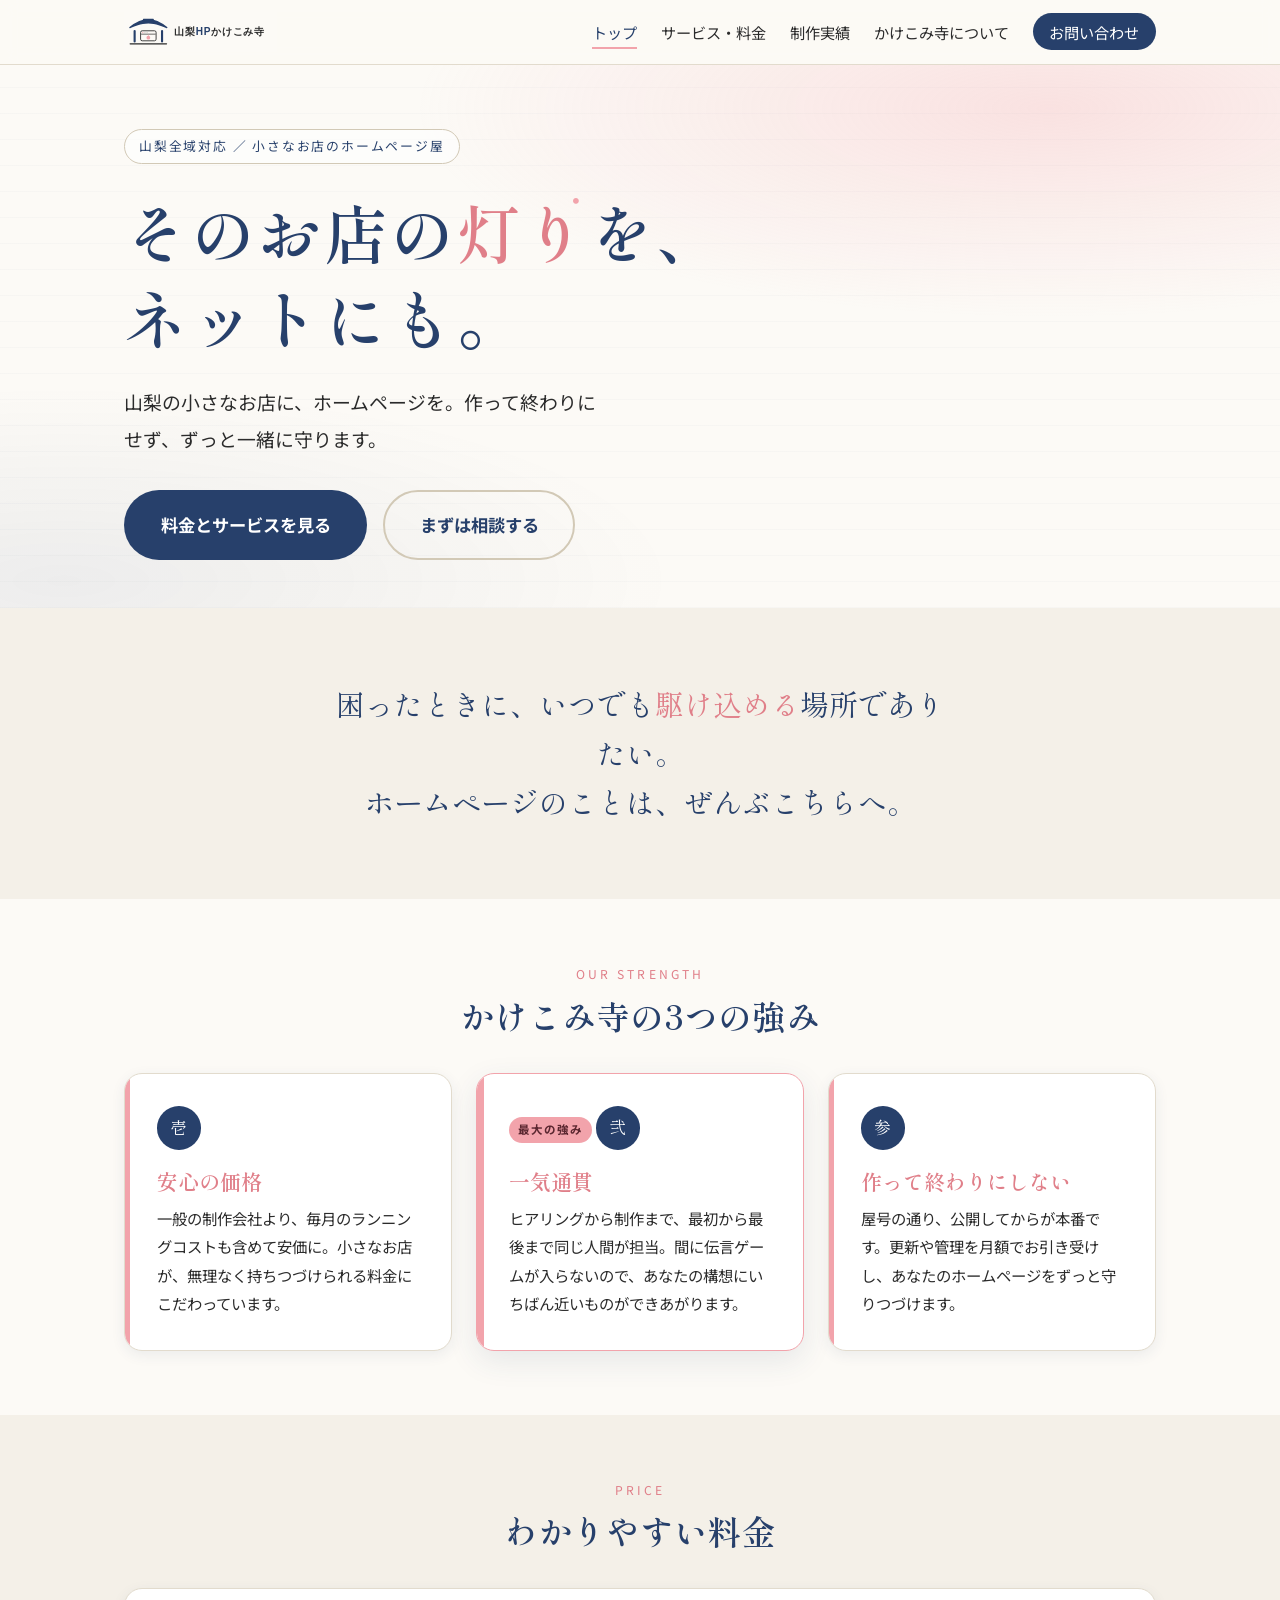
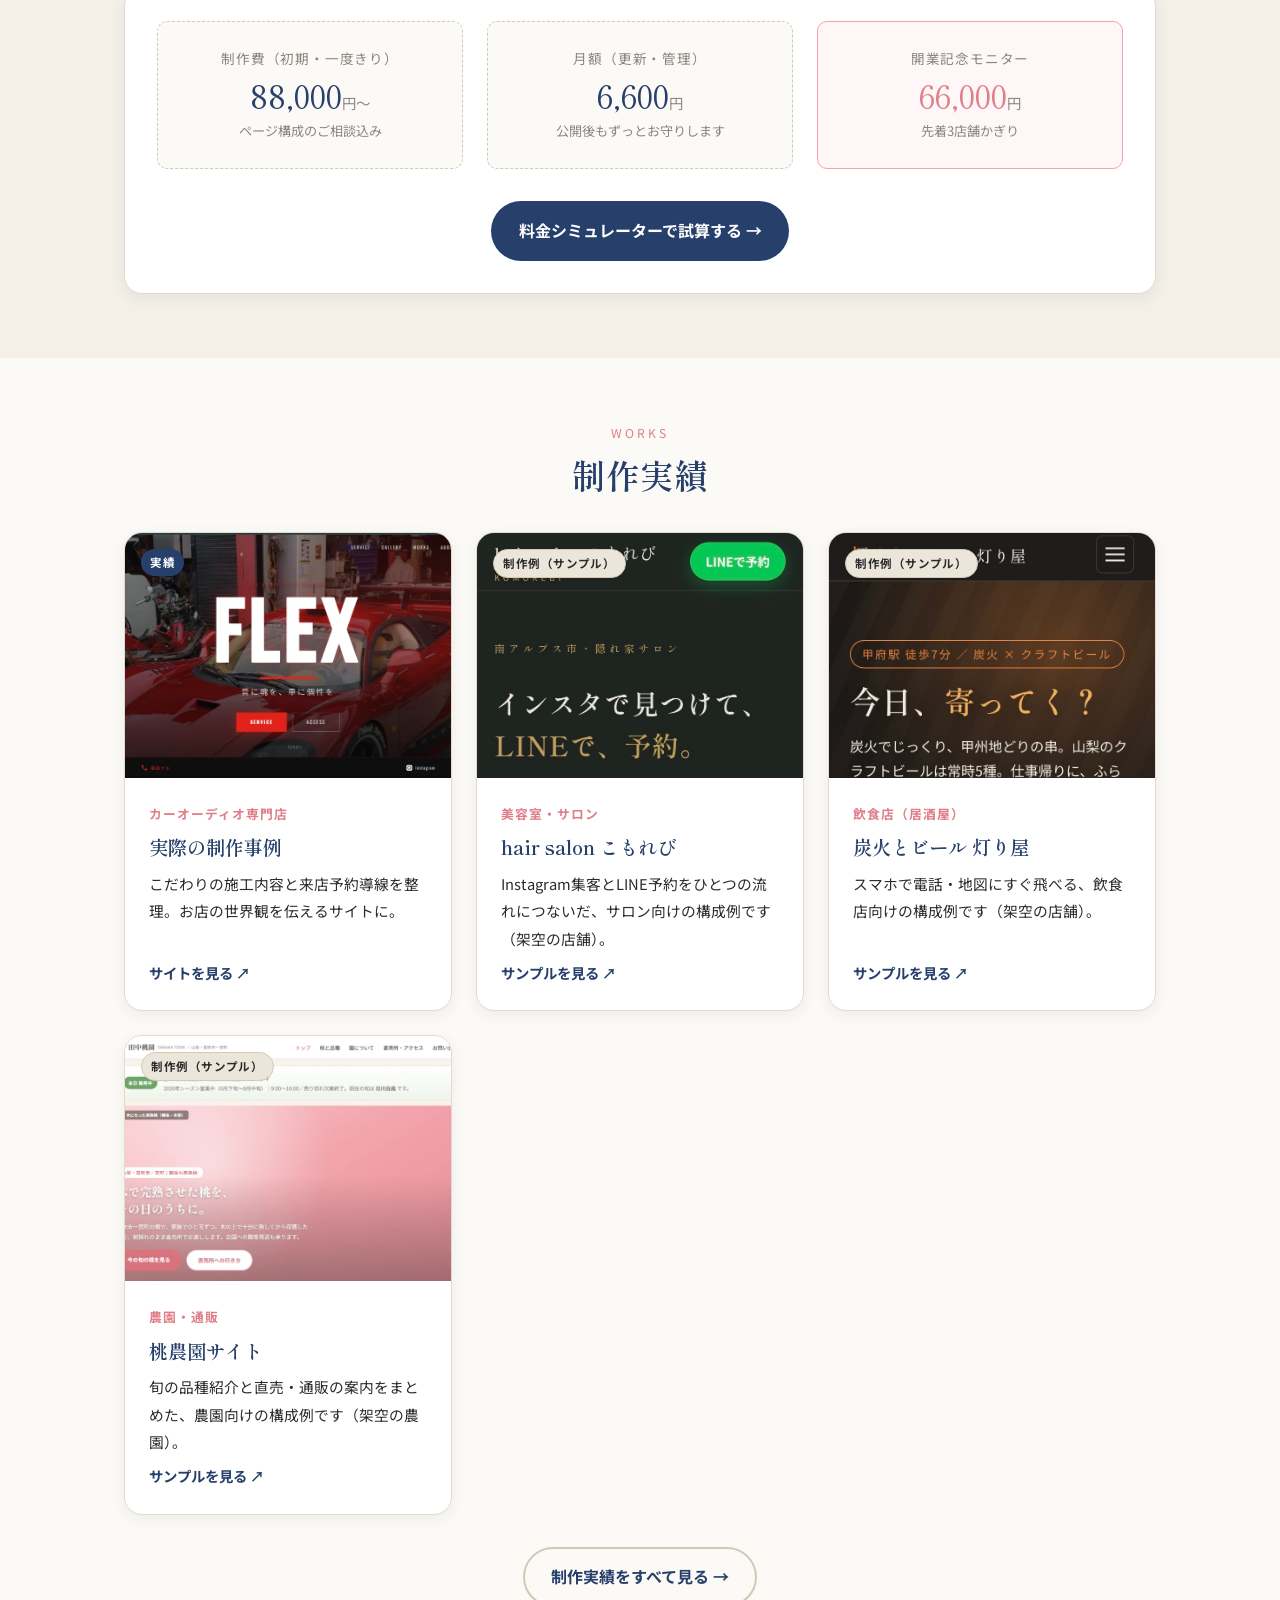
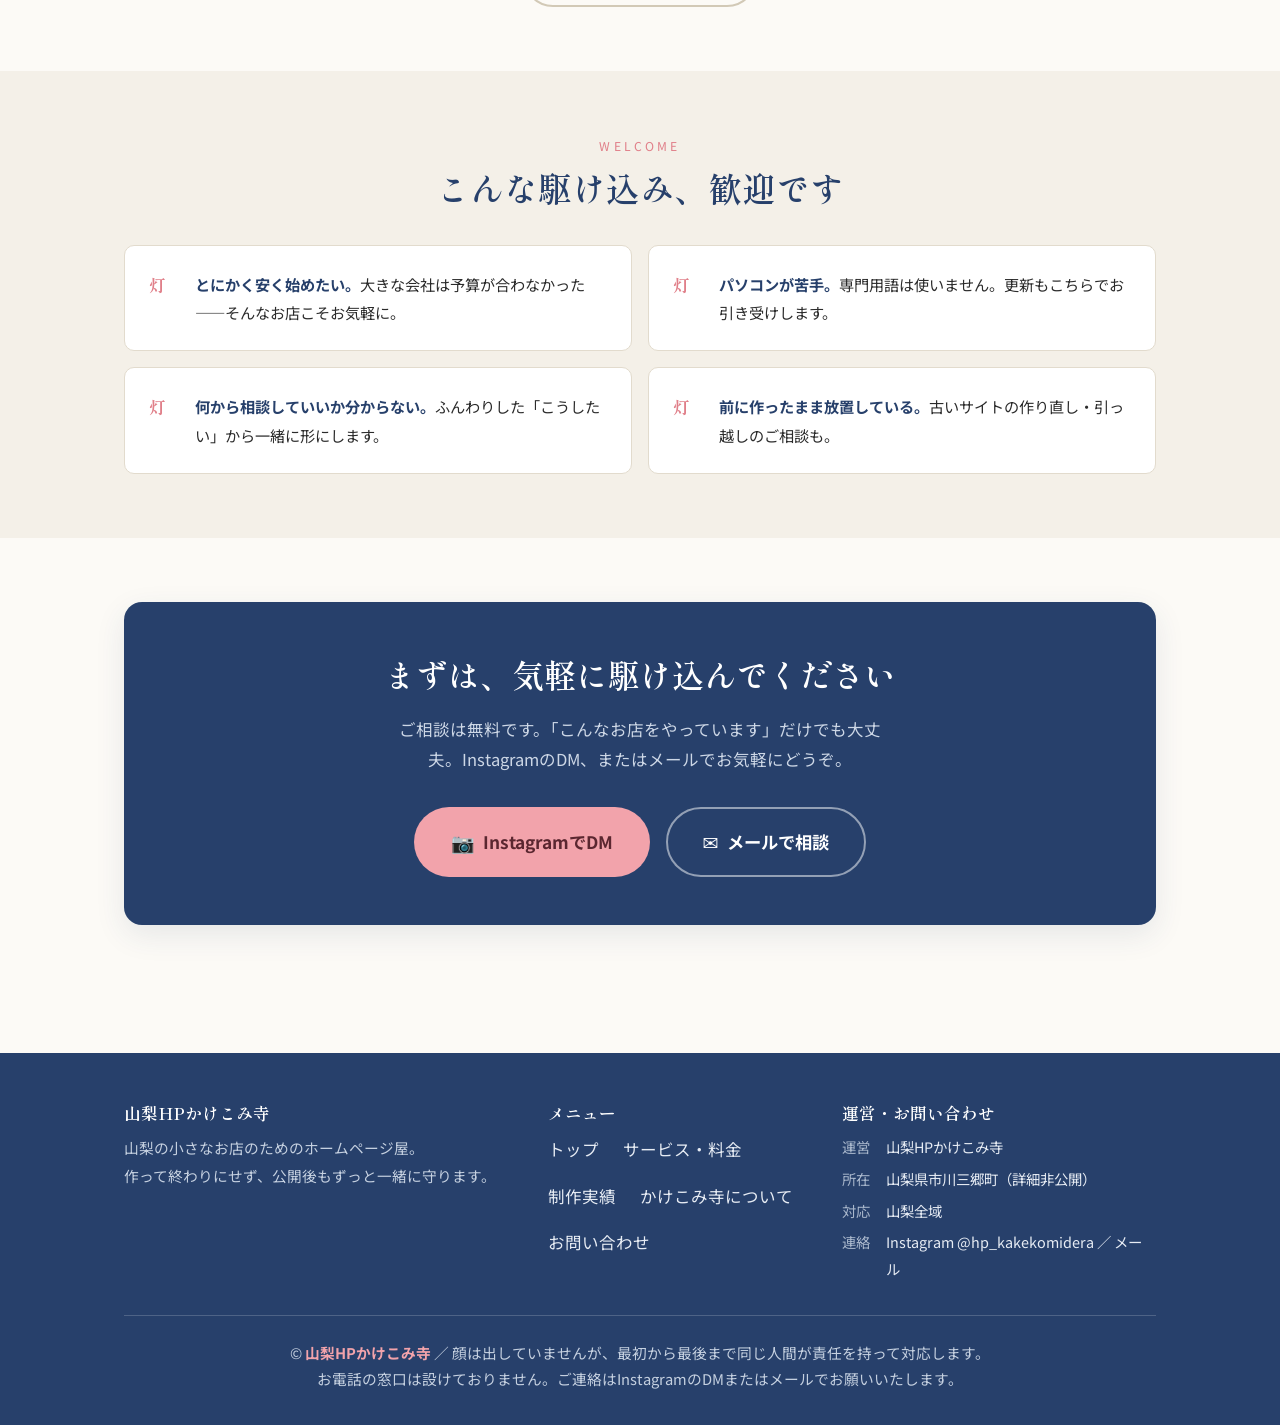
==== commit c7808255: "feat: 実績に美容室サンプル追加・居酒屋差替・リンク修正 - works.html / index.html に美容室サンプル「hair salon こもれび」カードを追加 - 居酒屋カードの画像" ====
--- a/index.html
+++ b/index.html
@@ -164,10 +164,23 @@
             </div>
           </a>
 
+          <a class="work-card reveal" href="https://thee3third.github.io/hair-salon-sample/index.html" target="_blank" rel="noopener">
+            <div class="work-card__media">
+              <span class="work-card__tag work-card__tag--sample">制作例（サンプル）</span>
+              <img src="assets/img/hair-salon-sample.jpg" alt="美容室サンプルサイト「hair salon こもれび」のスマホ版トップ" width="750" height="1181" loading="lazy">
+            </div>
+            <div class="work-card__body">
+              <span class="work-card__kind">美容室・サロン</span>
+              <h3 class="work-card__title">hair salon こもれび</h3>
+              <p class="work-card__desc">Instagram集客とLINE予約をひとつの流れにつないだ、サロン向けの構成例です（架空の店舗）。</p>
+              <span class="work-card__link">サンプルを見る ↗</span>
+            </div>
+          </a>
+
           <a class="work-card reveal" href="https://thee3third.github.io/akariya-sample/" target="_blank" rel="noopener">
             <div class="work-card__media">
               <span class="work-card__tag work-card__tag--sample">制作例（サンプル）</span>
-              <img src="assets/img/work-izakaya.webp" alt="居酒屋サンプルサイト「炭火とビール 灯り屋」" width="1200" height="480" loading="lazy">
+              <img src="assets/img/izakaya-sample.jpg" alt="居酒屋サンプルサイト「炭火とビール 灯り屋」のスマホ版トップ" width="750" height="1195" loading="lazy">
             </div>
             <div class="work-card__body">
               <span class="work-card__kind">飲食店（居酒屋）</span>
--- a/assets/css/style.css
+++ b/assets/css/style.css
@@ -317,9 +317,10 @@
   box-shadow: var(--shadow-sm); transition: transform .18s, box-shadow .18s;
 }
 .work-card:hover { transform: translateY(-4px); box-shadow: var(--shadow); text-decoration: none; }
-.work-card__media { aspect-ratio: 16 / 10; position: relative; overflow: hidden; background: var(--color-bg-2); }
-/* 実績写真は media 枠いっぱいに cover で収める（.ph ダミーから <img> へ差し替え時も同じ枠） */
-.work-card__media img { width: 100%; height: 100%; object-fit: cover; display: block; }
+.work-card__media { aspect-ratio: 4 / 3; position: relative; overflow: hidden; background: var(--color-bg-2); }
+/* 実績写真は media 枠いっぱいに cover で収める（縦長スクショ・横長webpとも同じ枠で高さ統一）。
+   縦長スクショは上部（ヒーロー）が見えるよう中央上寄りで切り出す。 */
+.work-card__media img { width: 100%; height: 100%; object-fit: cover; object-position: center top; display: block; }
 .work-card__tag {
   position: absolute; top: var(--space-3); left: var(--space-3); z-index: 2;
   font-size: .72rem; font-weight: 700; letter-spacing: .04em;
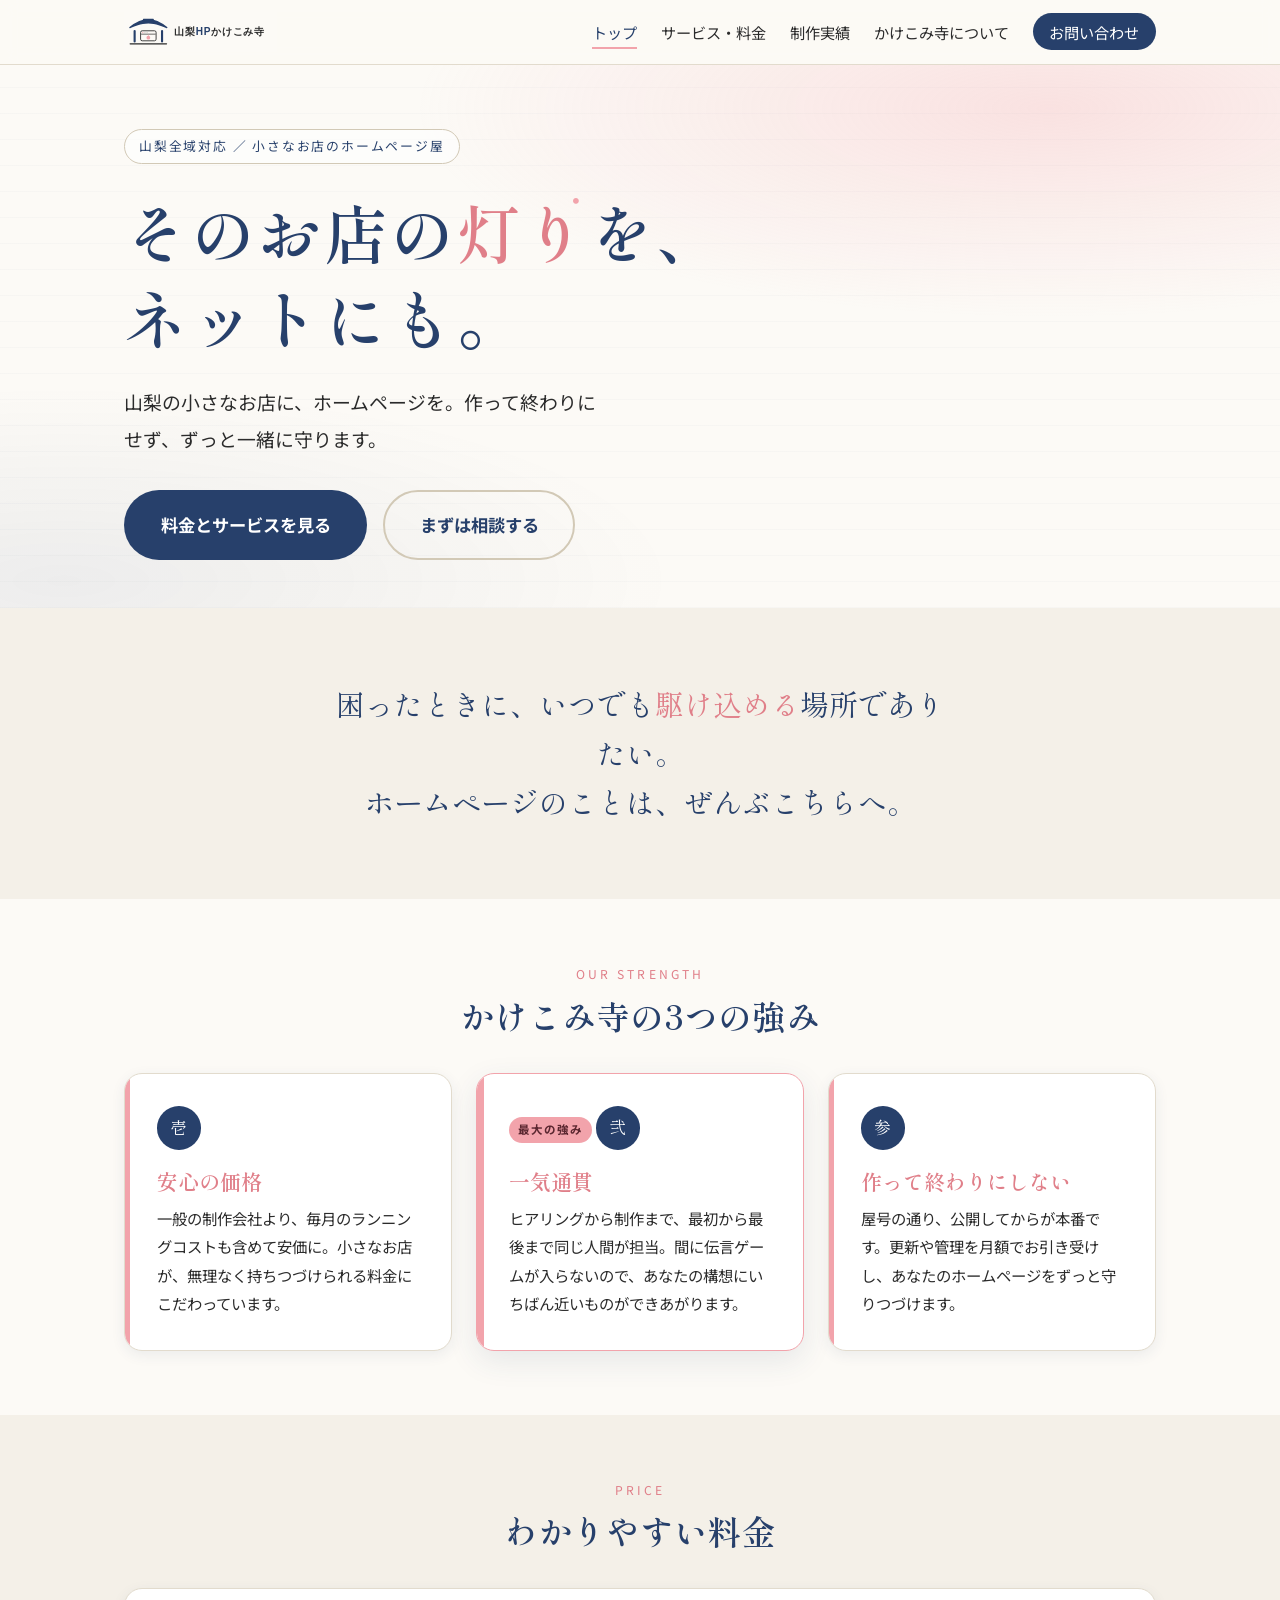
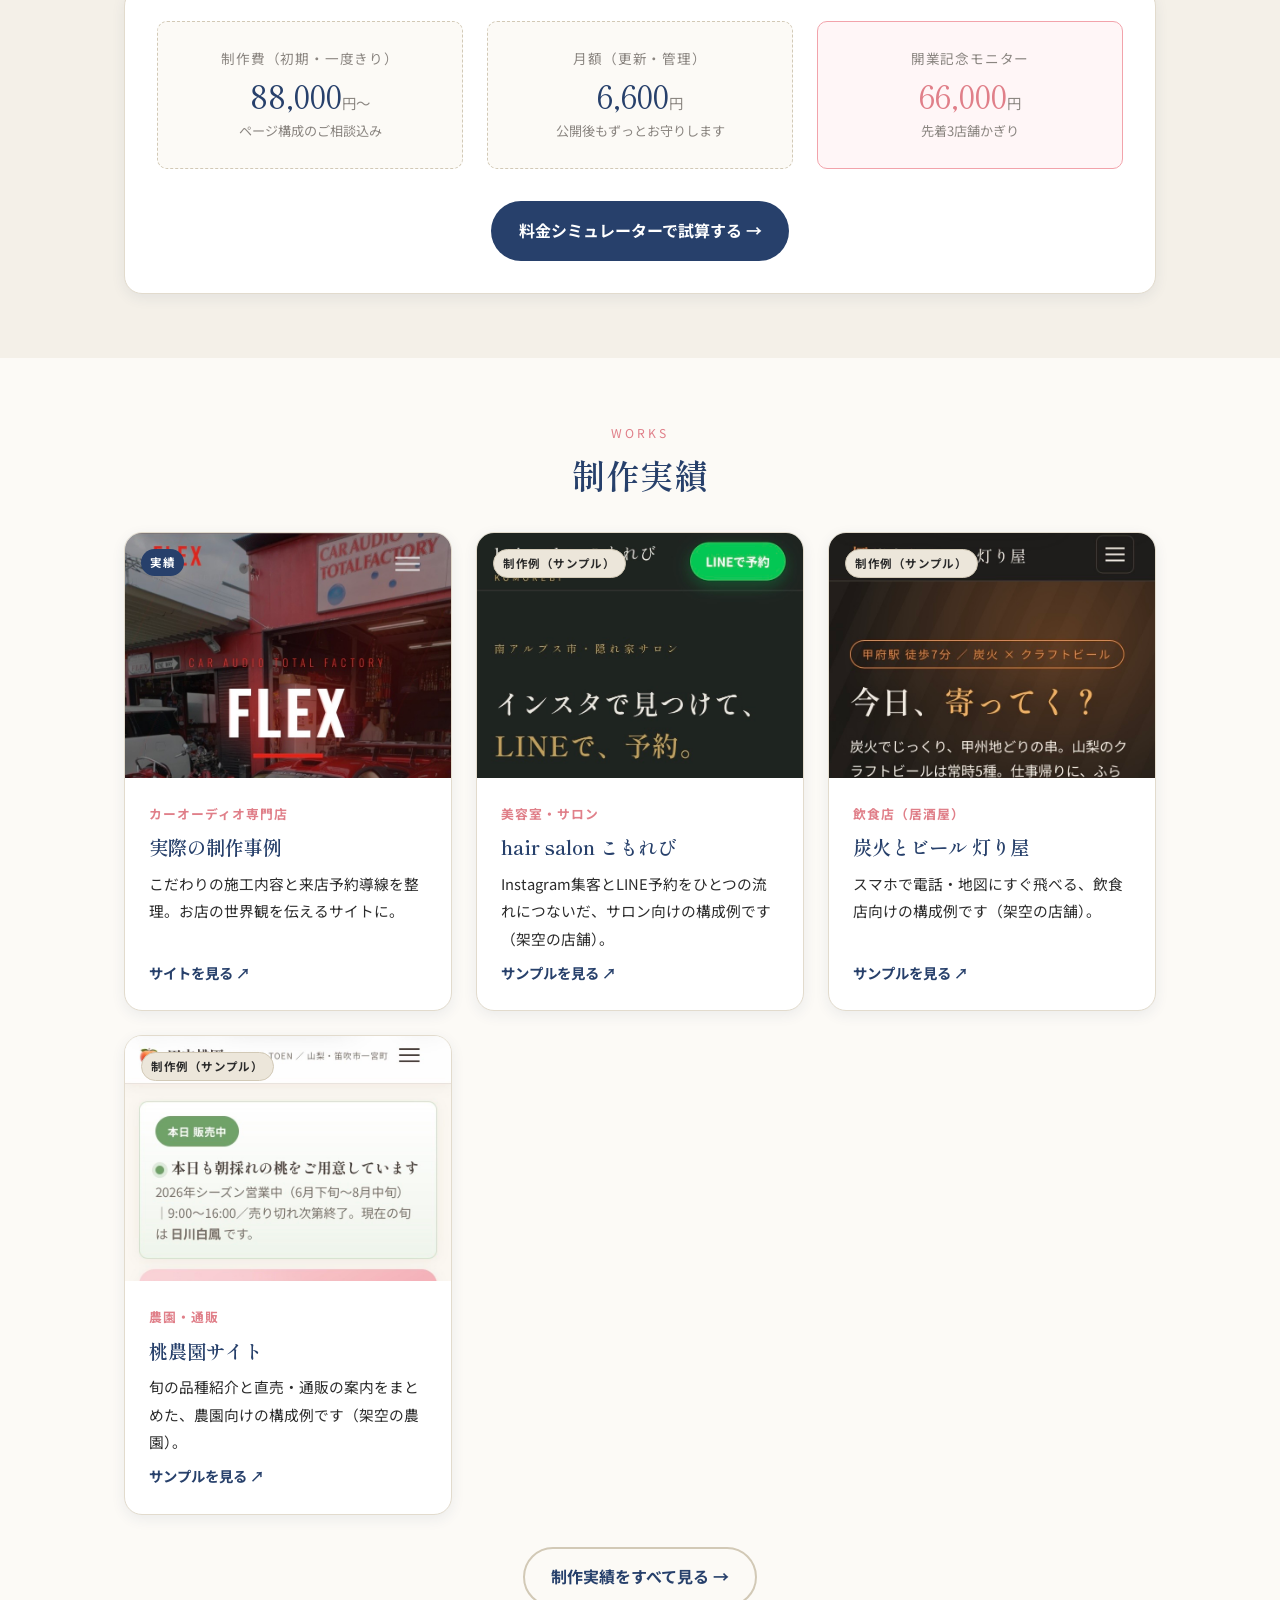
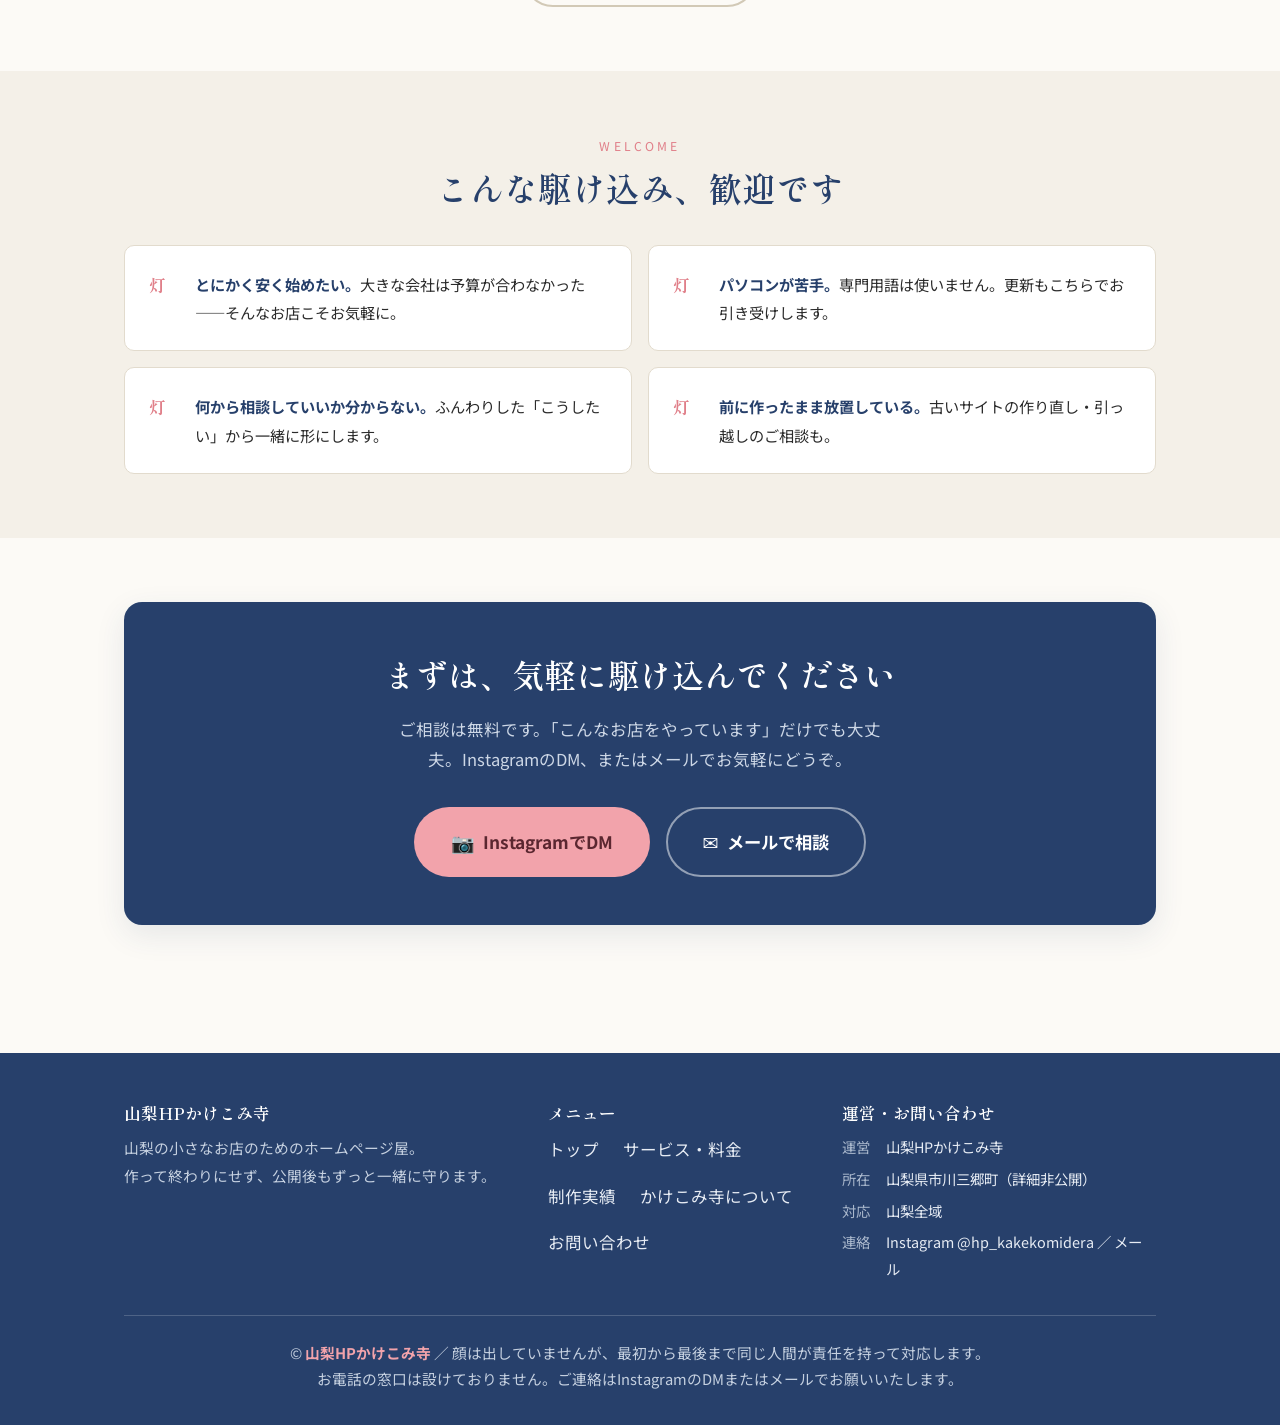
==== commit 115329be: "feat: 実績カードの画像を4枚ともスマホスクショに統一 - カーオーディオ／桃農園カードの画像を実機スクショ（caraudio.jpg / momoen-sample.jpg）に差し替え - 旧 " ====
--- a/index.html
+++ b/index.html
@@ -154,7 +154,7 @@
           <a class="work-card reveal" href="https://caraudio-flex.com/" target="_blank" rel="noopener">
             <div class="work-card__media">
               <span class="work-card__tag work-card__tag--real">実績</span>
-              <img src="assets/img/work-caraudio.webp" alt="カーオーディオ専門店の制作事例サイト" width="1200" height="553" loading="lazy">
+              <img src="assets/img/caraudio.jpg" alt="カーオーディオ専門店の制作事例サイトのスマホ版トップ" width="750" height="1207" loading="lazy">
             </div>
             <div class="work-card__body">
               <span class="work-card__kind">カーオーディオ専門店</span>
@@ -193,7 +193,7 @@
           <a class="work-card reveal" href="https://thee3third.github.io/momoen-sample/" target="_blank" rel="noopener">
             <div class="work-card__media">
               <span class="work-card__tag work-card__tag--sample">制作例（サンプル）</span>
-              <img src="assets/img/work-momoen.webp" alt="桃農園サンプルサイト" width="1200" height="551" loading="lazy">
+              <img src="assets/img/momoen-sample.jpg" alt="桃農園サンプルサイトのスマホ版トップ" width="750" height="1186" loading="lazy">
             </div>
             <div class="work-card__body">
               <span class="work-card__kind">農園・通販</span>
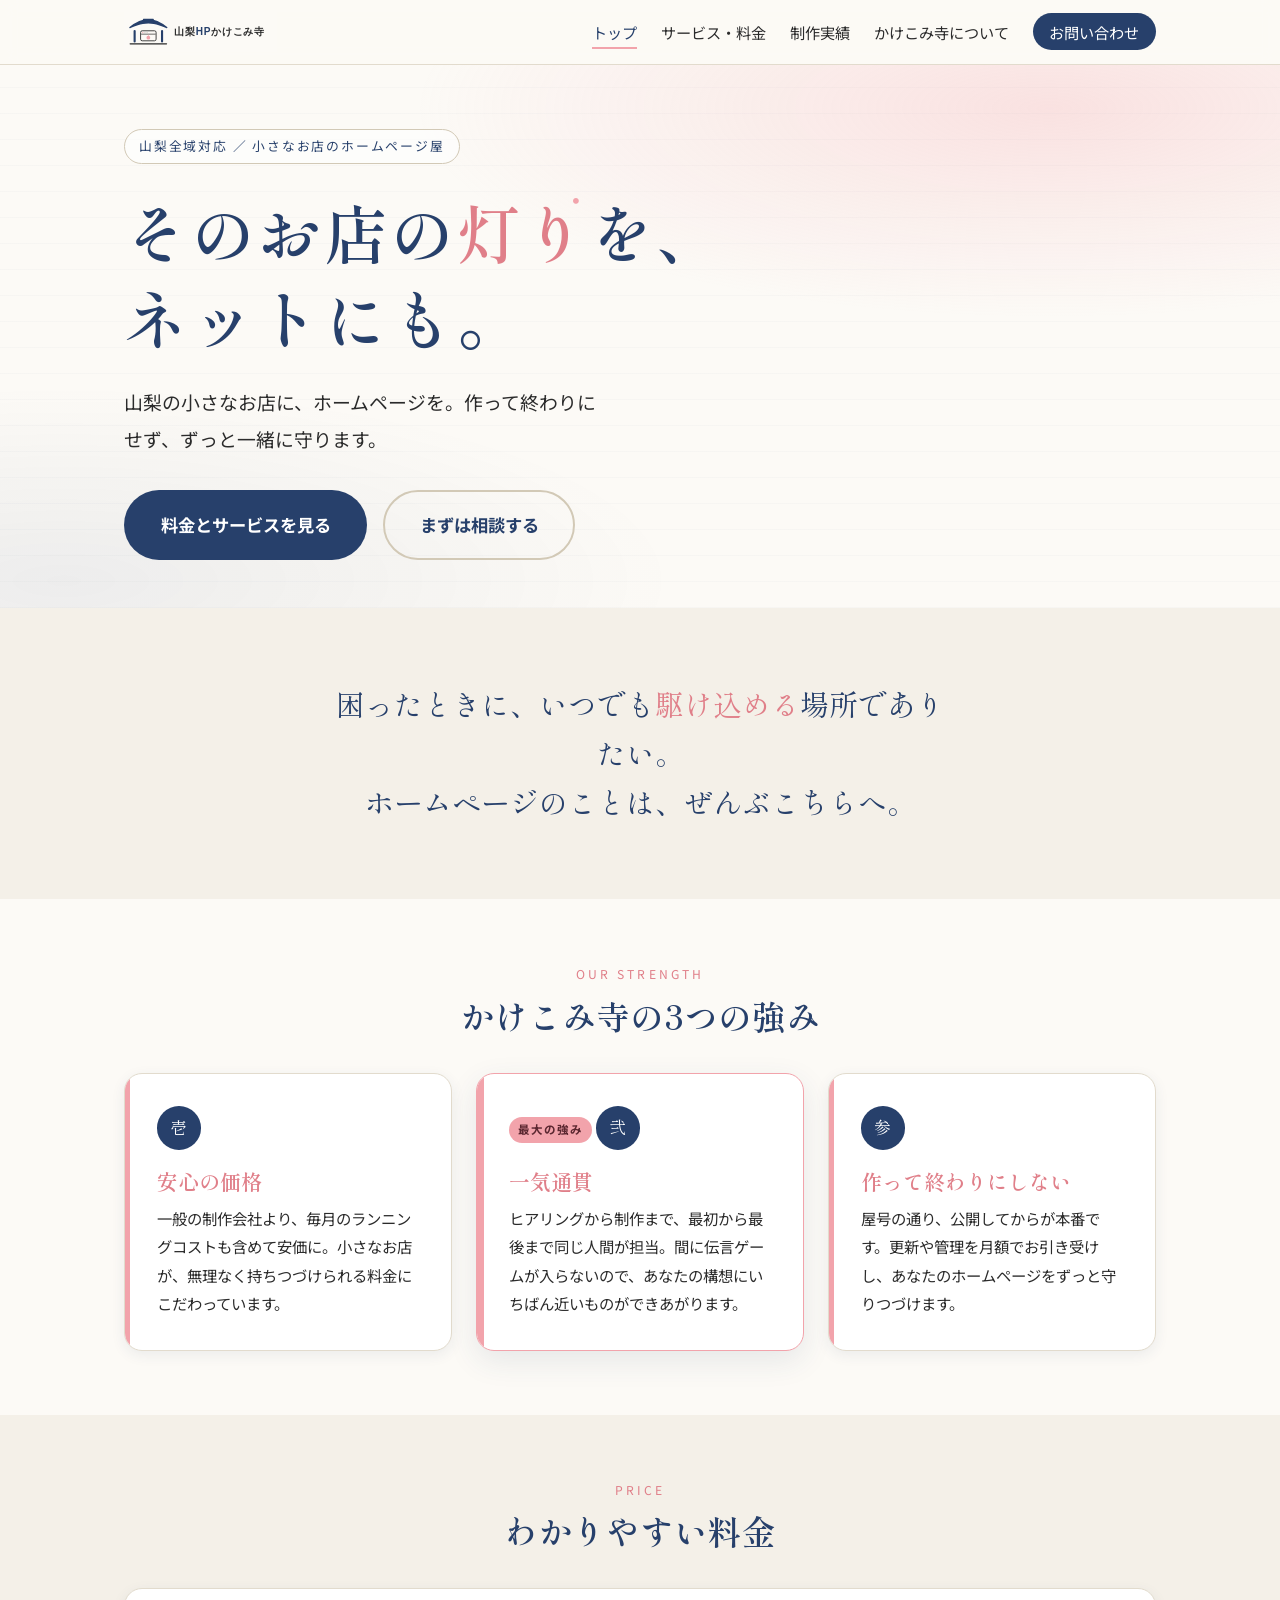
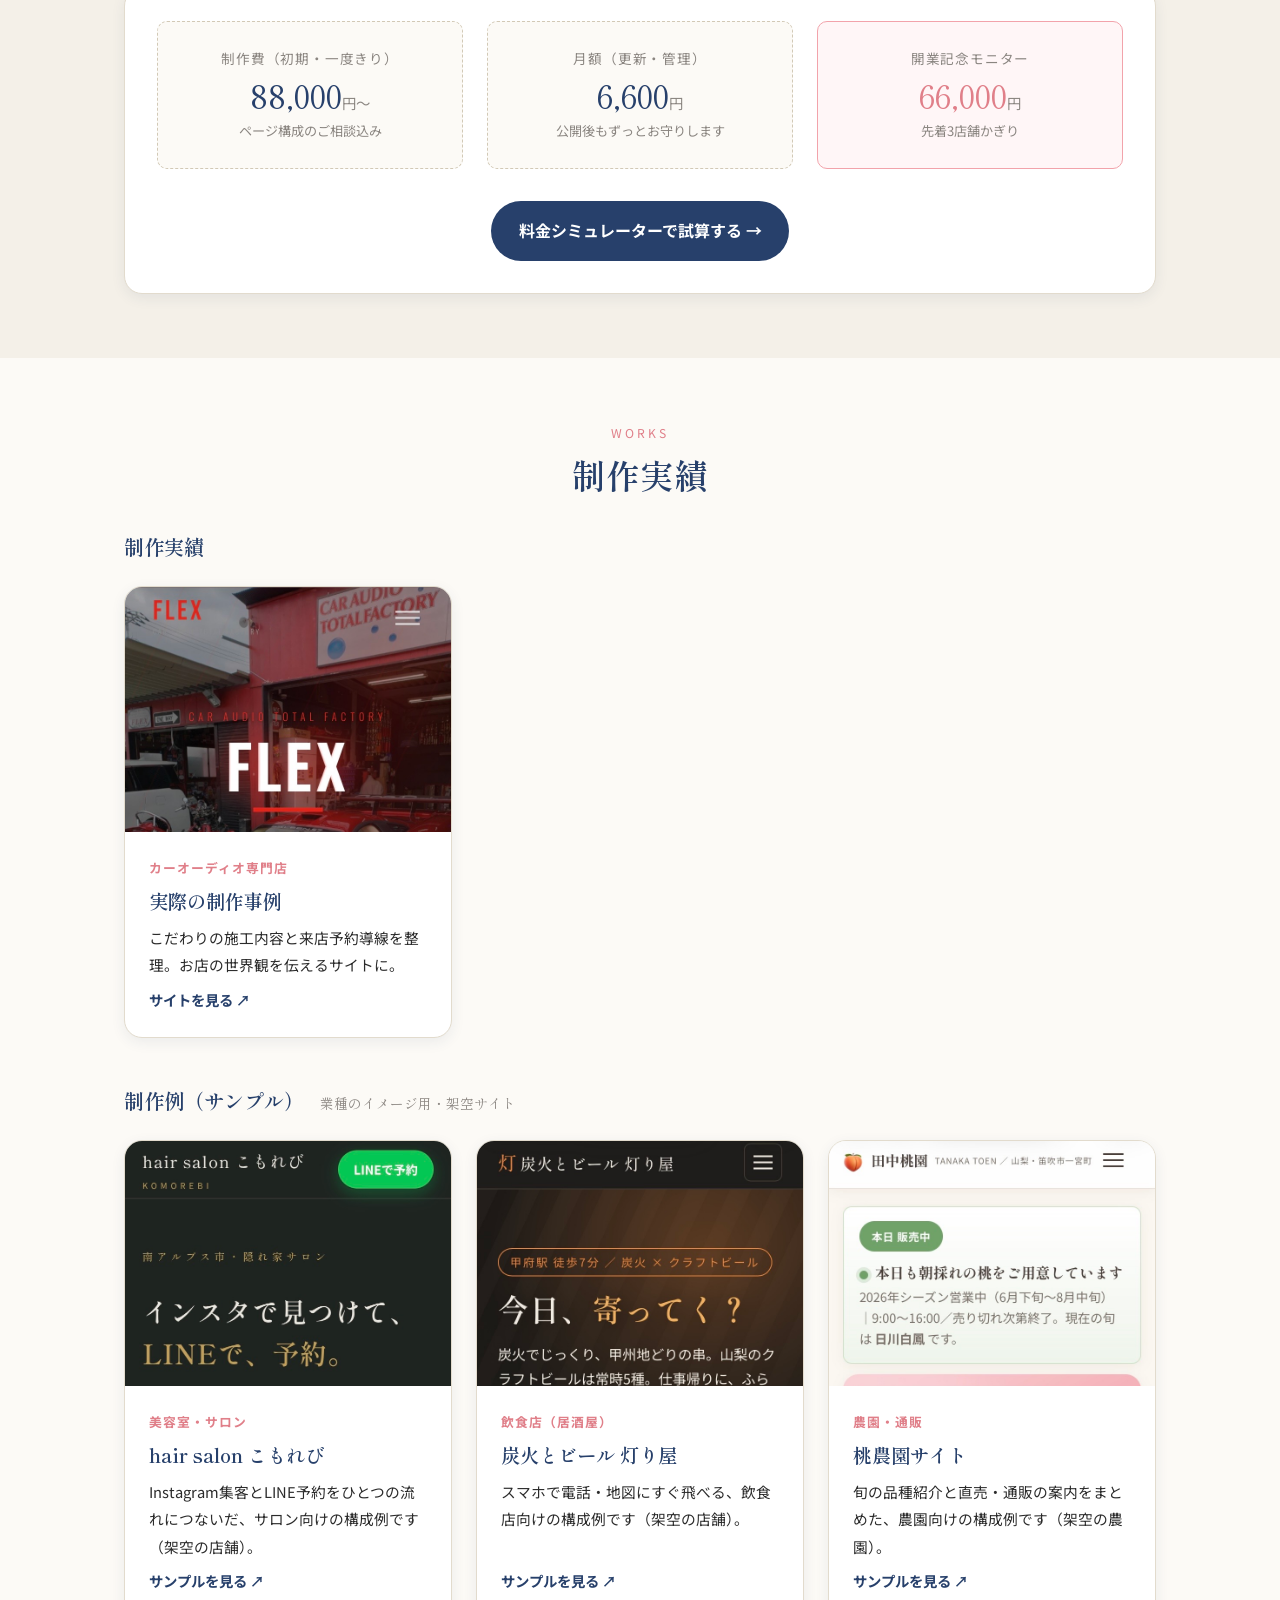
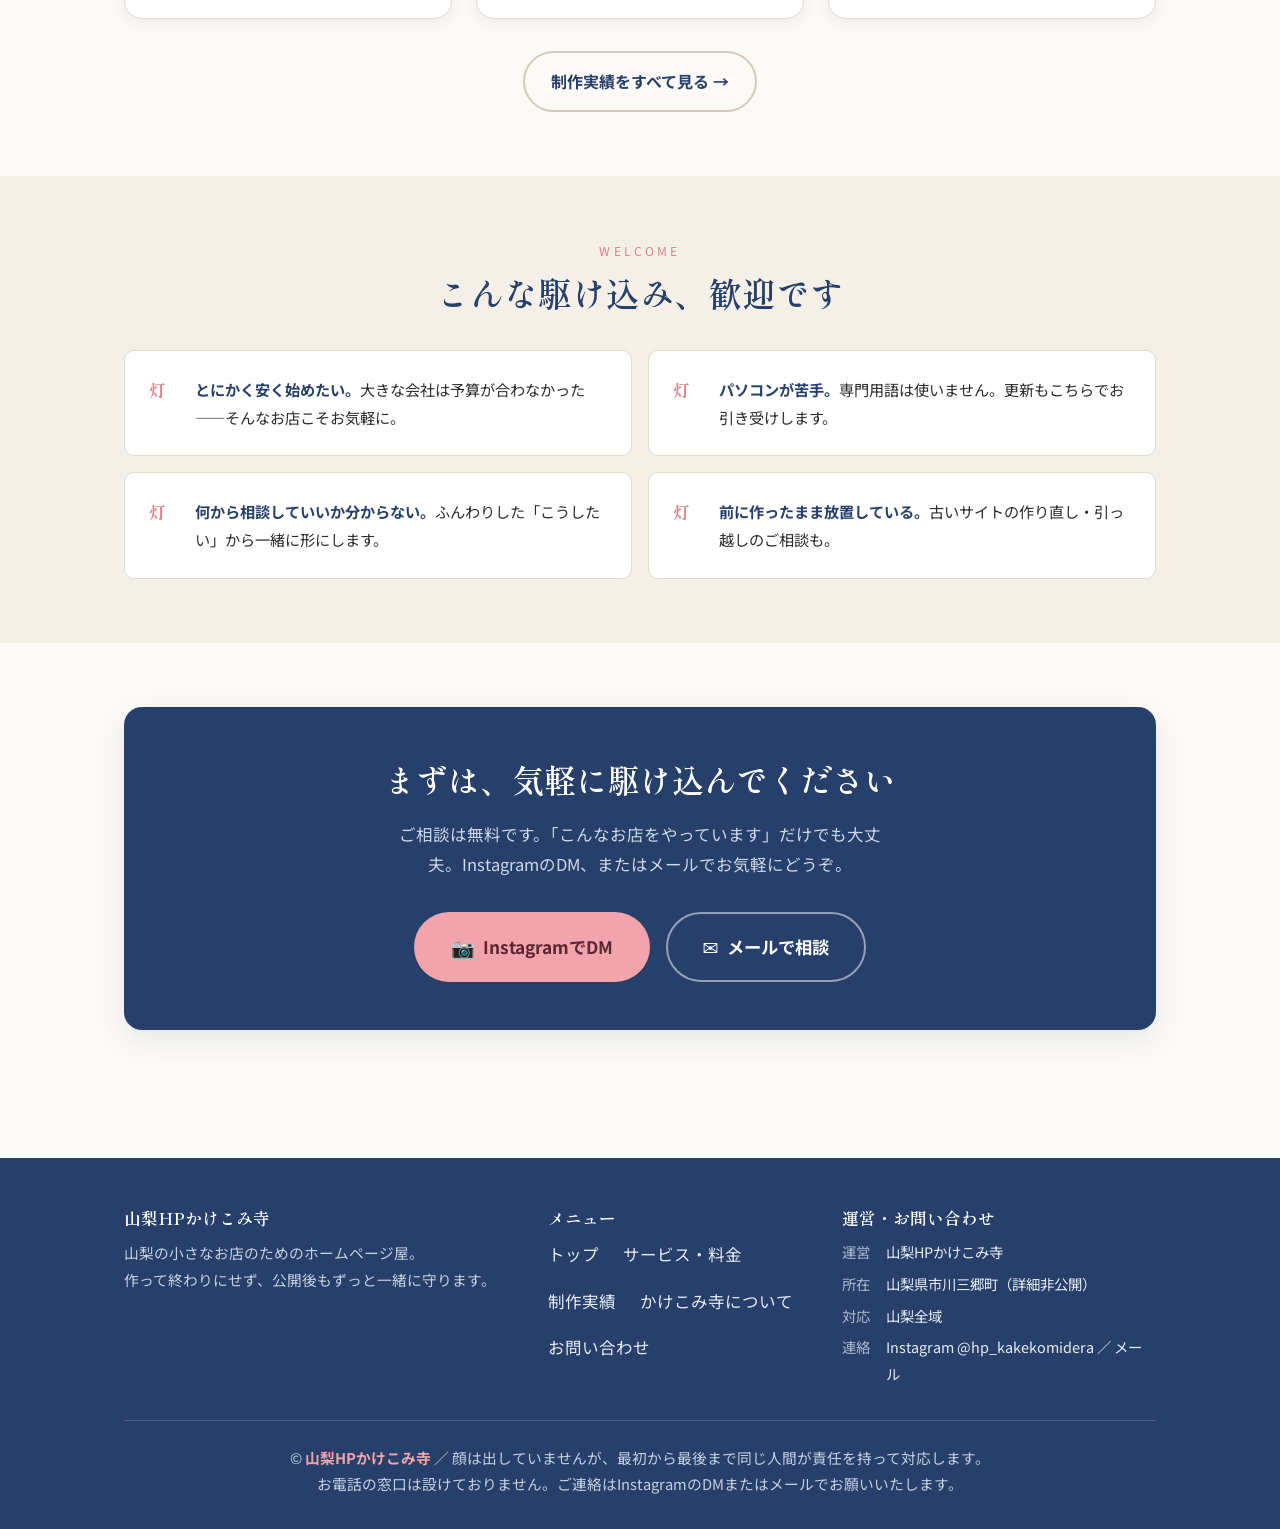
==== commit f0743624: "feat: 制作実績を実績／サンプルに見出しで分割・バッジ重なり解消 - カード画像左上のオーバーレイバッジ（実績／制作例）を全廃   （スクショ自身の左上ロゴとの重なりを解消） - works.ht" ====
--- a/index.html
+++ b/index.html
@@ -149,60 +149,70 @@
           <span class="section-head__en">WORKS</span>
           <h2 class="section-head__ja" id="works-title">制作実績</h2>
         </header>
-        <div class="works-grid">
-
-          <a class="work-card reveal" href="https://caraudio-flex.com/" target="_blank" rel="noopener">
-            <div class="work-card__media">
-              <span class="work-card__tag work-card__tag--real">実績</span>
-              <img src="assets/img/caraudio.jpg" alt="カーオーディオ専門店の制作事例サイトのスマホ版トップ" width="750" height="1207" loading="lazy">
-            </div>
-            <div class="work-card__body">
-              <span class="work-card__kind">カーオーディオ専門店</span>
-              <h3 class="work-card__title">実際の制作事例</h3>
-              <p class="work-card__desc">こだわりの施工内容と来店予約導線を整理。お店の世界観を伝えるサイトに。</p>
-              <span class="work-card__link">サイトを見る ↗</span>
-            </div>
-          </a>
-
-          <a class="work-card reveal" href="https://thee3third.github.io/hair-salon-sample/index.html" target="_blank" rel="noopener">
-            <div class="work-card__media">
-              <span class="work-card__tag work-card__tag--sample">制作例（サンプル）</span>
-              <img src="assets/img/hair-salon-sample.jpg" alt="美容室サンプルサイト「hair salon こもれび」のスマホ版トップ" width="750" height="1181" loading="lazy">
-            </div>
-            <div class="work-card__body">
-              <span class="work-card__kind">美容室・サロン</span>
-              <h3 class="work-card__title">hair salon こもれび</h3>
-              <p class="work-card__desc">Instagram集客とLINE予約をひとつの流れにつないだ、サロン向けの構成例です（架空の店舗）。</p>
-              <span class="work-card__link">サンプルを見る ↗</span>
-            </div>
-          </a>
-
-          <a class="work-card reveal" href="https://thee3third.github.io/akariya-sample/" target="_blank" rel="noopener">
-            <div class="work-card__media">
-              <span class="work-card__tag work-card__tag--sample">制作例（サンプル）</span>
-              <img src="assets/img/izakaya-sample.jpg" alt="居酒屋サンプルサイト「炭火とビール 灯り屋」のスマホ版トップ" width="750" height="1195" loading="lazy">
-            </div>
-            <div class="work-card__body">
-              <span class="work-card__kind">飲食店（居酒屋）</span>
-              <h3 class="work-card__title">炭火とビール 灯り屋</h3>
-              <p class="work-card__desc">スマホで電話・地図にすぐ飛べる、飲食店向けの構成例です（架空の店舗）。</p>
-              <span class="work-card__link">サンプルを見る ↗</span>
-            </div>
-          </a>
-
-          <a class="work-card reveal" href="https://thee3third.github.io/momoen-sample/" target="_blank" rel="noopener">
-            <div class="work-card__media">
-              <span class="work-card__tag work-card__tag--sample">制作例（サンプル）</span>
-              <img src="assets/img/momoen-sample.jpg" alt="桃農園サンプルサイトのスマホ版トップ" width="750" height="1186" loading="lazy">
-            </div>
-            <div class="work-card__body">
-              <span class="work-card__kind">農園・通販</span>
-              <h3 class="work-card__title">桃農園サイト</h3>
-              <p class="work-card__desc">旬の品種紹介と直売・通販の案内をまとめた、農園向けの構成例です（架空の農園）。</p>
-              <span class="work-card__link">サンプルを見る ↗</span>
-            </div>
-          </a>
-
+        <div class="works-group">
+          <header class="works-group__head">
+            <h3 class="works-group__title">制作実績</h3>
+          </header>
+          <div class="works-grid">
+
+            <a class="work-card reveal" href="https://caraudio-flex.com/" target="_blank" rel="noopener">
+              <div class="work-card__media">
+                <img src="assets/img/caraudio.jpg" alt="カーオーディオ専門店の制作事例サイトのスマホ版トップ" width="750" height="1207" loading="lazy">
+              </div>
+              <div class="work-card__body">
+                <span class="work-card__kind">カーオーディオ専門店</span>
+                <h4 class="work-card__title">実際の制作事例</h4>
+                <p class="work-card__desc">こだわりの施工内容と来店予約導線を整理。お店の世界観を伝えるサイトに。</p>
+                <span class="work-card__link">サイトを見る ↗</span>
+              </div>
+            </a>
+
+          </div>
+        </div>
+
+        <div class="works-group">
+          <header class="works-group__head">
+            <h3 class="works-group__title">制作例（サンプル）<span class="works-group__note">業種のイメージ用・架空サイト</span></h3>
+          </header>
+          <div class="works-grid">
+
+            <a class="work-card reveal" href="https://thee3third.github.io/hair-salon-sample/index.html" target="_blank" rel="noopener">
+              <div class="work-card__media">
+                <img src="assets/img/hair-salon-sample.jpg" alt="美容室サンプルサイト「hair salon こもれび」のスマホ版トップ" width="750" height="1181" loading="lazy">
+              </div>
+              <div class="work-card__body">
+                <span class="work-card__kind">美容室・サロン</span>
+                <h4 class="work-card__title">hair salon こもれび</h4>
+                <p class="work-card__desc">Instagram集客とLINE予約をひとつの流れにつないだ、サロン向けの構成例です（架空の店舗）。</p>
+                <span class="work-card__link">サンプルを見る ↗</span>
+              </div>
+            </a>
+
+            <a class="work-card reveal" href="https://thee3third.github.io/akariya-sample/" target="_blank" rel="noopener">
+              <div class="work-card__media">
+                <img src="assets/img/izakaya-sample.jpg" alt="居酒屋サンプルサイト「炭火とビール 灯り屋」のスマホ版トップ" width="750" height="1195" loading="lazy">
+              </div>
+              <div class="work-card__body">
+                <span class="work-card__kind">飲食店（居酒屋）</span>
+                <h4 class="work-card__title">炭火とビール 灯り屋</h4>
+                <p class="work-card__desc">スマホで電話・地図にすぐ飛べる、飲食店向けの構成例です（架空の店舗）。</p>
+                <span class="work-card__link">サンプルを見る ↗</span>
+              </div>
+            </a>
+
+            <a class="work-card reveal" href="https://thee3third.github.io/momoen-sample/" target="_blank" rel="noopener">
+              <div class="work-card__media">
+                <img src="assets/img/momoen-sample.jpg" alt="桃農園サンプルサイトのスマホ版トップ" width="750" height="1186" loading="lazy">
+              </div>
+              <div class="work-card__body">
+                <span class="work-card__kind">農園・通販</span>
+                <h4 class="work-card__title">桃農園サイト</h4>
+                <p class="work-card__desc">旬の品種紹介と直売・通販の案内をまとめた、農園向けの構成例です（架空の農園）。</p>
+                <span class="work-card__link">サンプルを見る ↗</span>
+              </div>
+            </a>
+
+          </div>
         </div>
         <p class="center" style="margin-top:var(--space-5)">
           <a class="btn btn--ghost" href="works.html">制作実績をすべて見る →</a>
--- a/assets/css/style.css
+++ b/assets/css/style.css
@@ -334,6 +334,33 @@
 .work-card__desc { font-size: .92rem; color: var(--color-text); flex: 1; }
 .work-card__link { font-size: .9rem; font-weight: 700; color: var(--color-ai); display: inline-flex; align-items: center; gap: .3em; }
 .work-card:hover .work-card__link { color: var(--color-momo-deep); }
+
+/* 種別グループの小見出し（カード上のバッジに代わり、見出しで実績／サンプルを分ける） */
+.works-group + .works-group { margin-top: var(--space-6); }
+.works-group__head { margin-bottom: var(--space-4); }
+.works-group__title { font-size: 1.25rem; color: var(--color-ai); display: flex; align-items: baseline; gap: var(--space-3); flex-wrap: wrap; }
+.works-group__note { font-size: .85rem; font-weight: 400; color: var(--color-mute); }
+
+/* 注目カード（実績1件を横長で大きく：画像左＋テキスト右。モバイルは縦積み） */
+.work-feature {
+  display: grid; grid-template-columns: 1fr; background: var(--color-paper);
+  border: 1px solid var(--color-line); border-radius: var(--radius-lg); overflow: hidden;
+  box-shadow: var(--shadow-sm); transition: transform .18s, box-shadow .18s;
+}
+.work-feature:hover { transform: translateY(-4px); box-shadow: var(--shadow); text-decoration: none; }
+.work-feature__media { aspect-ratio: 4 / 3; overflow: hidden; background: var(--color-bg-2); }
+.work-feature__media img { width: 100%; height: 100%; object-fit: cover; object-position: center top; display: block; }
+.work-feature__body { padding: var(--space-5); display: flex; flex-direction: column; gap: var(--space-2); justify-content: center; }
+.work-feature__kind { font-size: .82rem; color: var(--color-momo-deep); letter-spacing: .08em; font-weight: 700; }
+.work-feature__title { font-size: 1.5rem; color: var(--color-ai); }
+.work-feature__desc { font-size: .98rem; color: var(--color-text); }
+.work-feature__link { font-size: .95rem; font-weight: 700; color: var(--color-ai); display: inline-flex; align-items: center; gap: .3em; margin-top: var(--space-1); }
+.work-feature:hover .work-feature__link { color: var(--color-momo-deep); }
+@media (min-width: 768px) {
+  .work-feature { grid-template-columns: 1.05fr 1fr; align-items: stretch; }
+  .work-feature__media { aspect-ratio: auto; height: 100%; }
+  .work-feature__body { padding: var(--space-6); }
+}
 /* /@parts */
 
 /* 13. ===================================================================== */
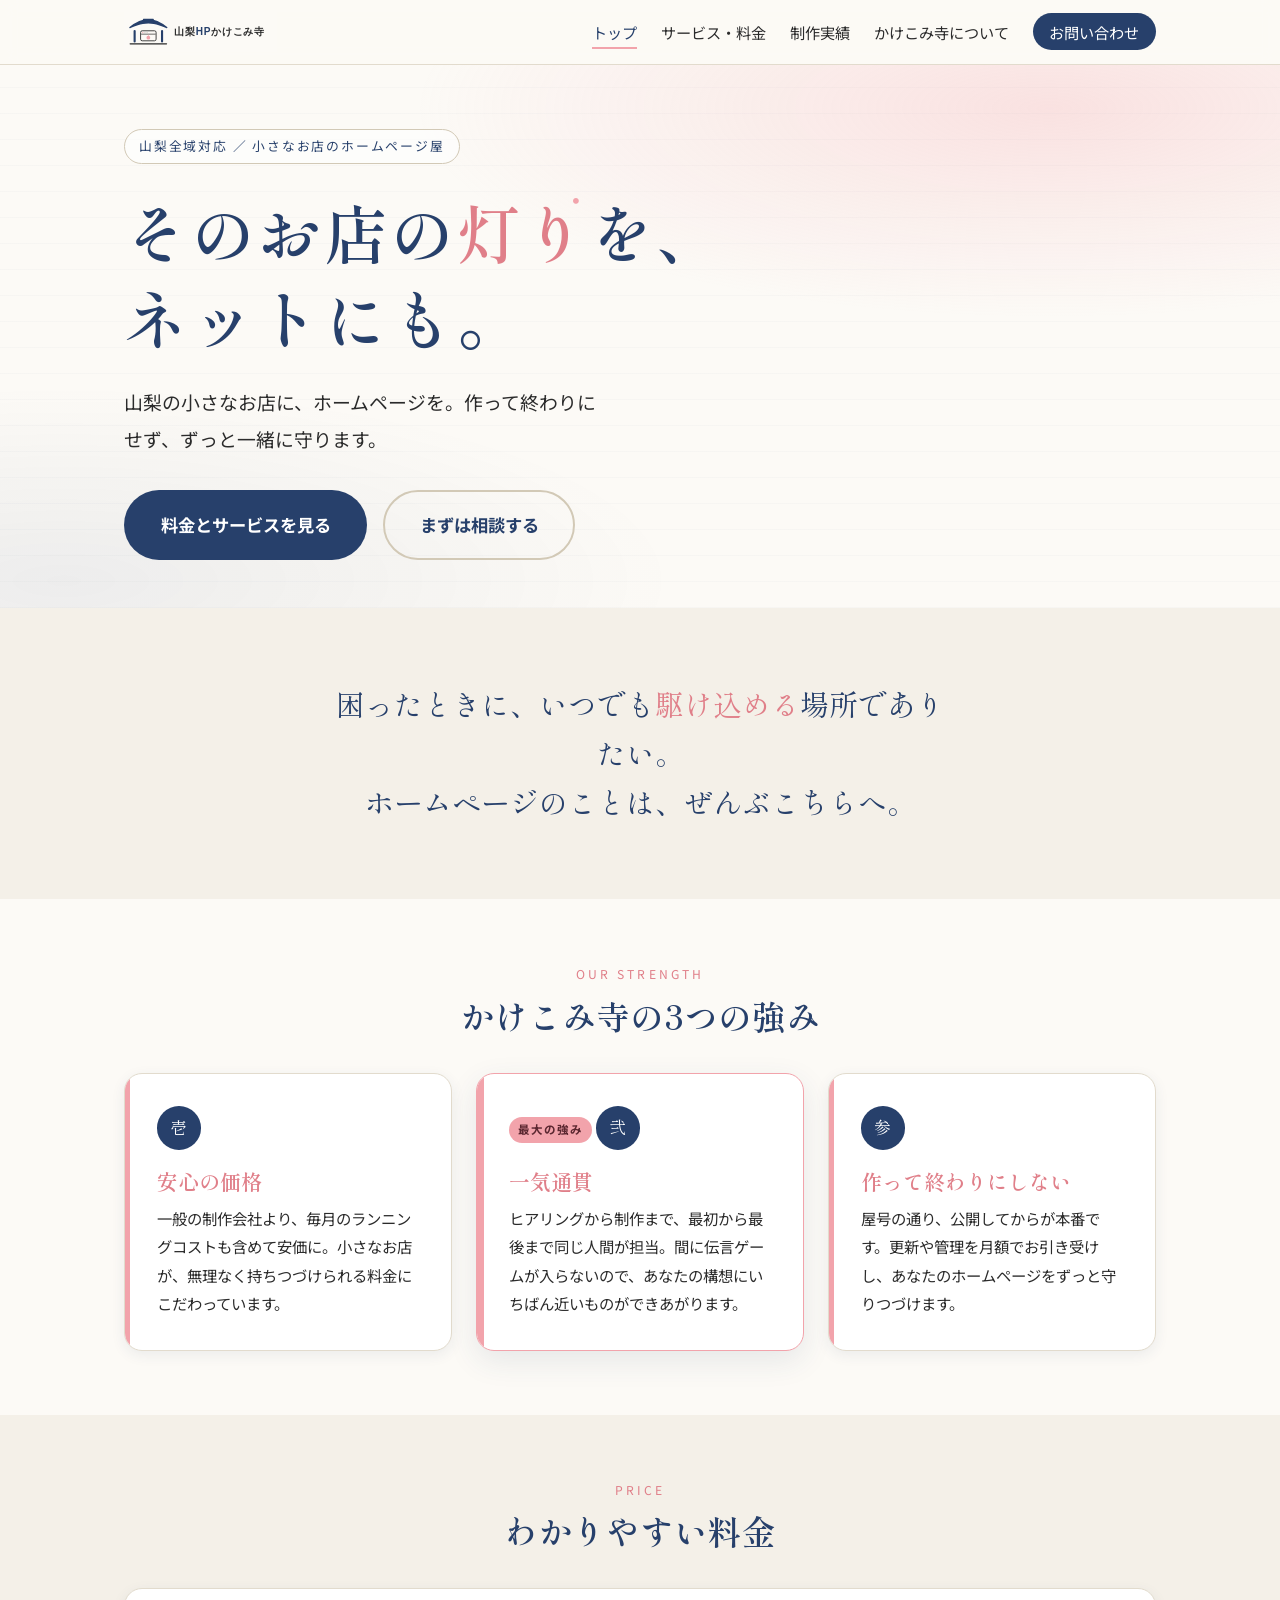
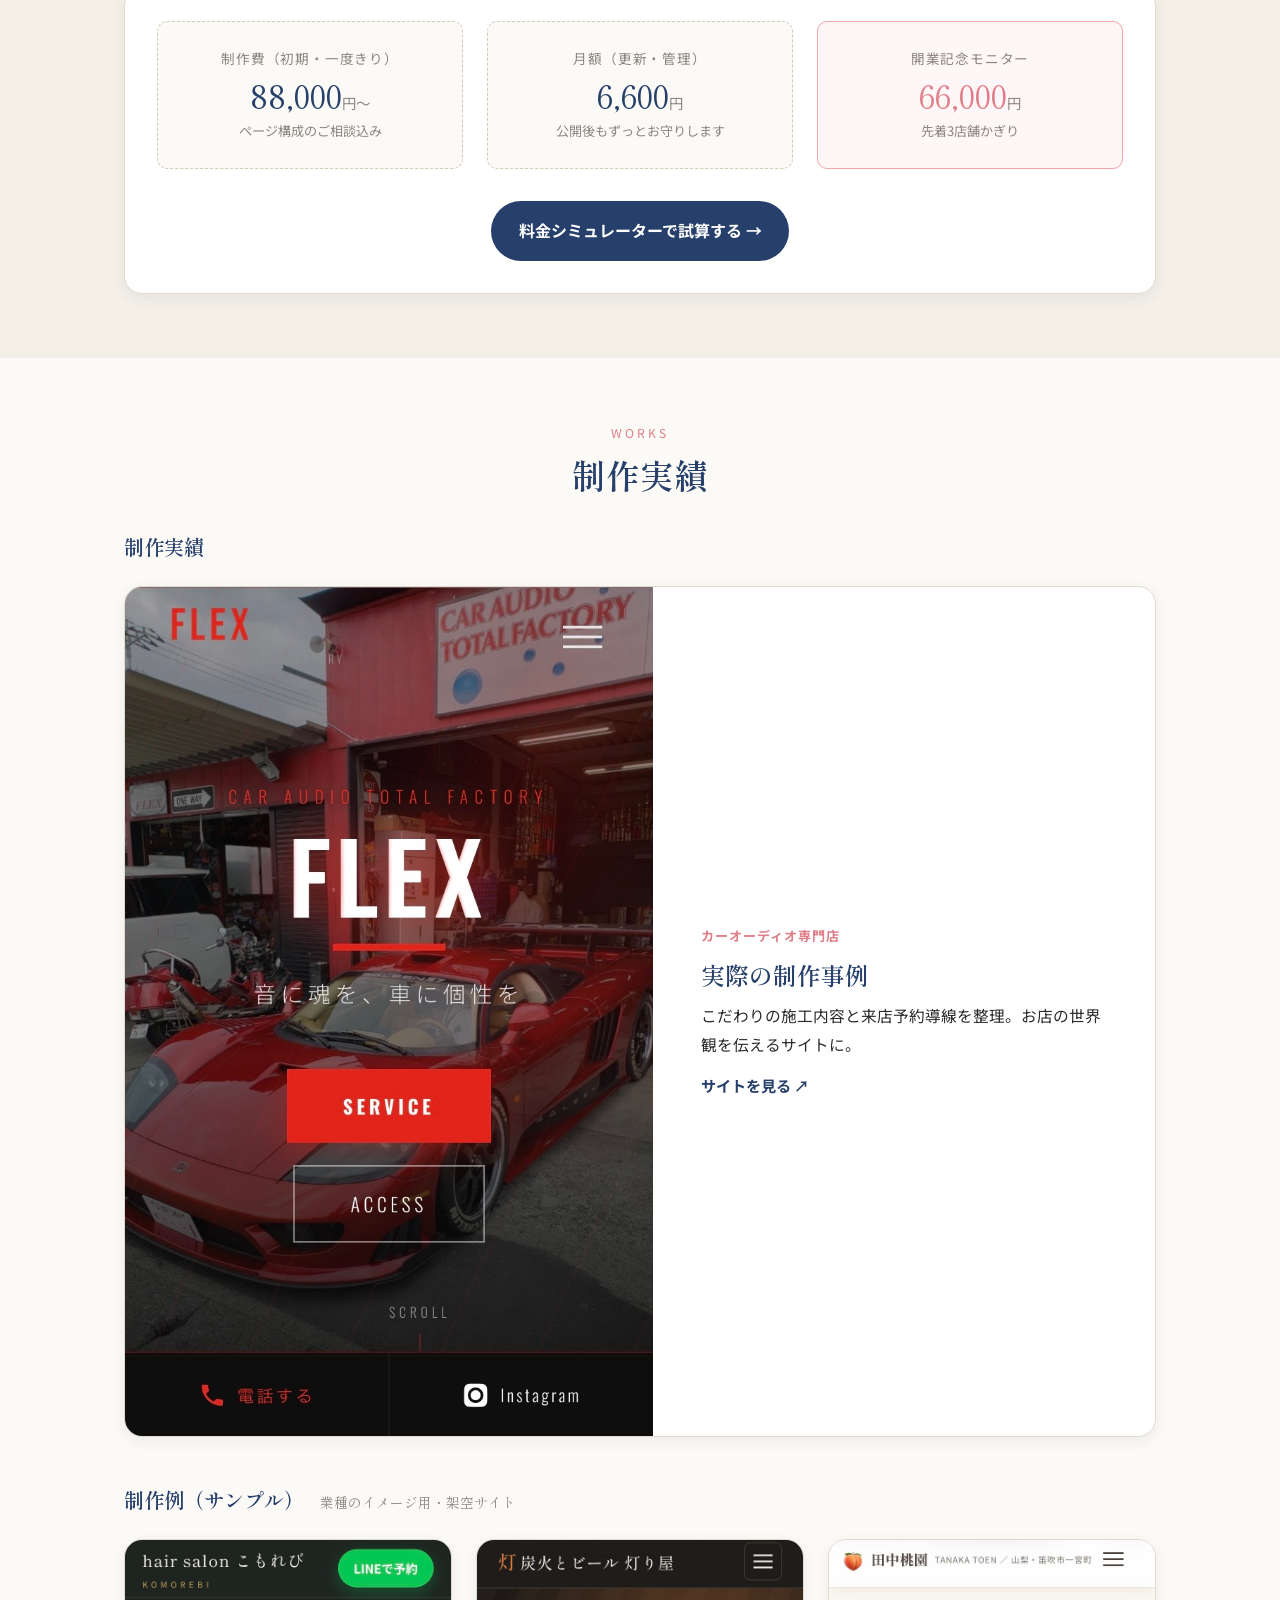
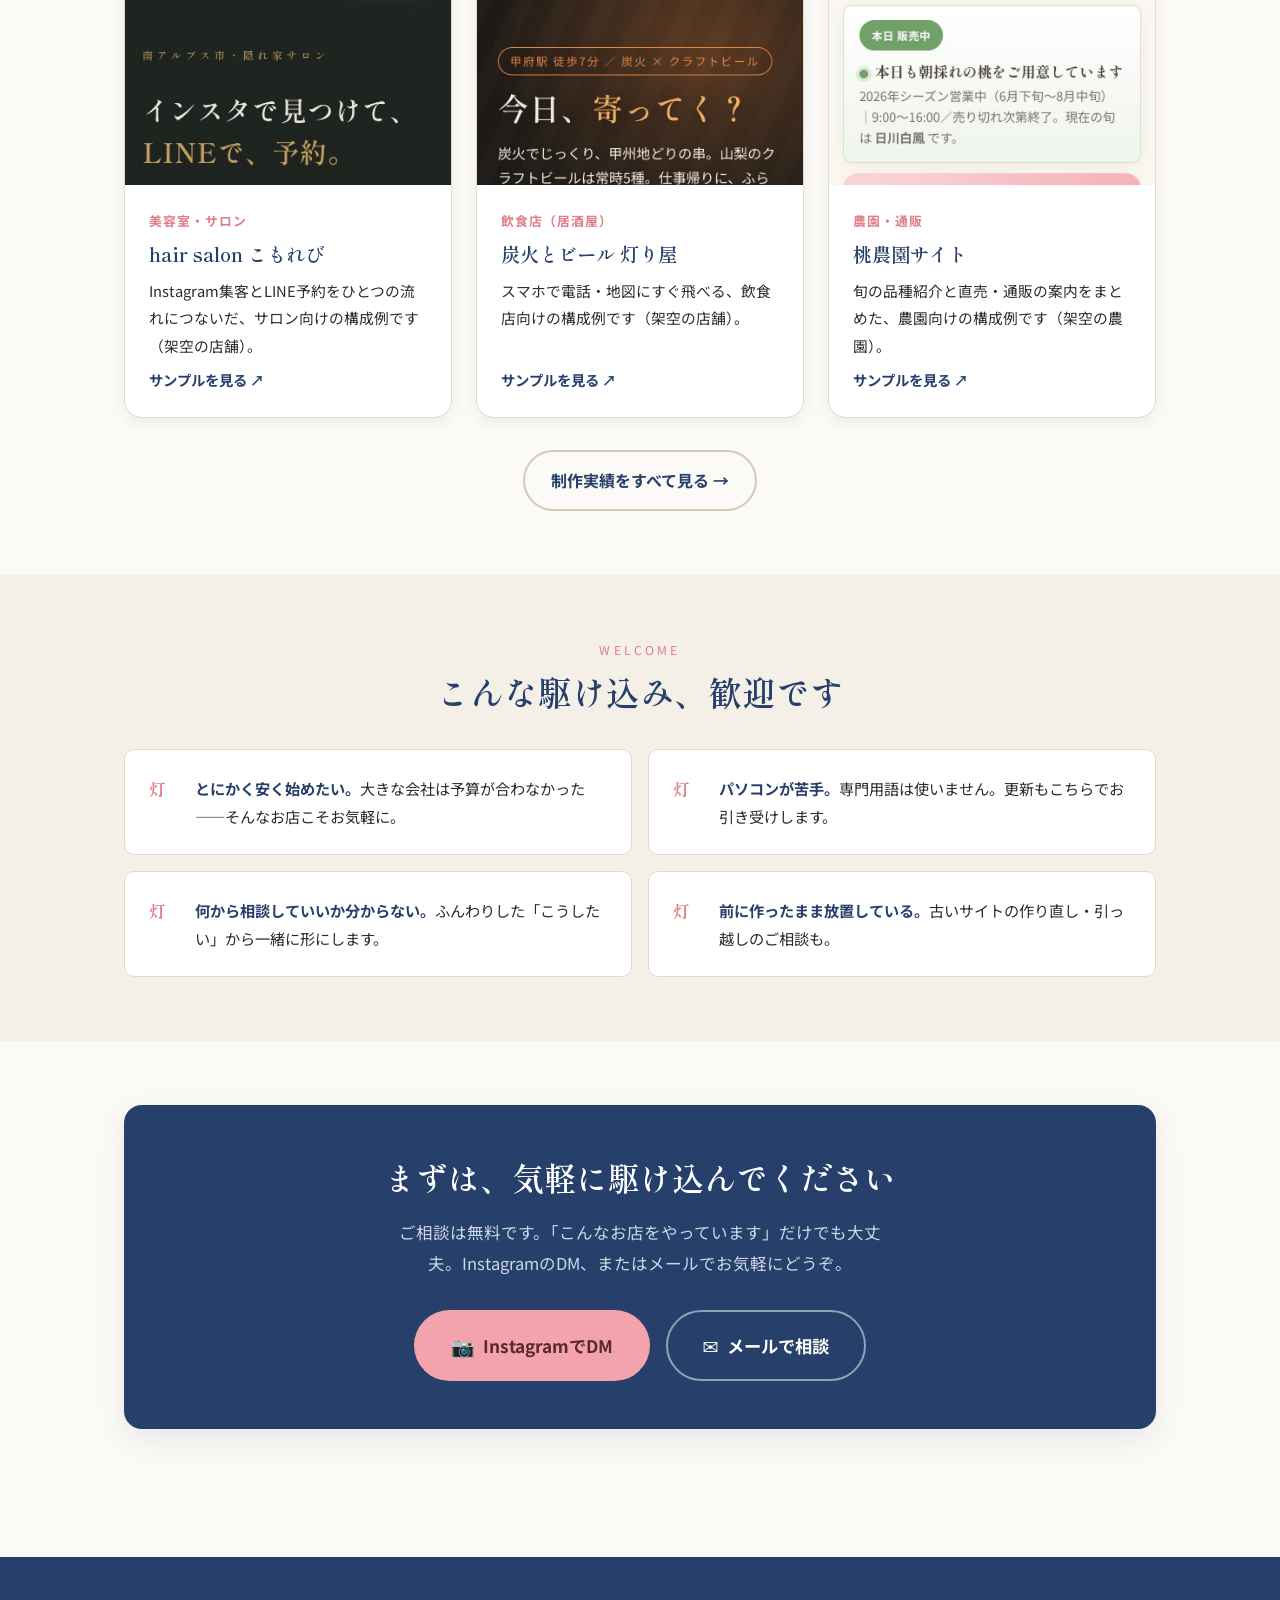
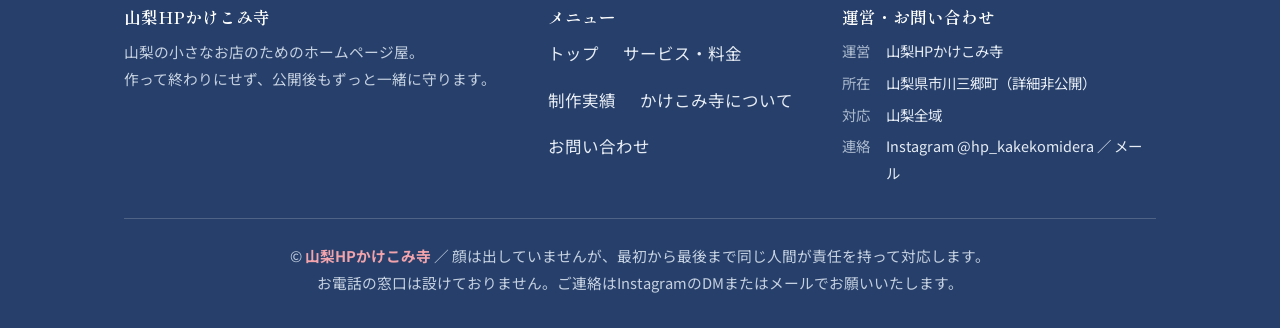
==== commit 6c7541b4: "feat: トップのダイジェスト実績カードを works.html と同じ横長レイアウトに - index.html の WORKS で、カーオーディオ実績を .work-feature（画像左＋テキ" ====
--- a/index.html
+++ b/index.html
@@ -153,21 +153,17 @@
           <header class="works-group__head">
             <h3 class="works-group__title">制作実績</h3>
           </header>
-          <div class="works-grid">
-
-            <a class="work-card reveal" href="https://caraudio-flex.com/" target="_blank" rel="noopener">
-              <div class="work-card__media">
-                <img src="assets/img/caraudio.jpg" alt="カーオーディオ専門店の制作事例サイトのスマホ版トップ" width="750" height="1207" loading="lazy">
-              </div>
-              <div class="work-card__body">
-                <span class="work-card__kind">カーオーディオ専門店</span>
-                <h4 class="work-card__title">実際の制作事例</h4>
-                <p class="work-card__desc">こだわりの施工内容と来店予約導線を整理。お店の世界観を伝えるサイトに。</p>
-                <span class="work-card__link">サイトを見る ↗</span>
-              </div>
-            </a>
-
-          </div>
+          <a class="work-feature reveal" href="https://caraudio-flex.com/" target="_blank" rel="noopener">
+            <div class="work-feature__media">
+              <img src="assets/img/caraudio.jpg" alt="カーオーディオ専門店の制作事例サイトのスマホ版トップ" width="750" height="1207" loading="lazy">
+            </div>
+            <div class="work-feature__body">
+              <span class="work-feature__kind">カーオーディオ専門店</span>
+              <h4 class="work-feature__title">実際の制作事例</h4>
+              <p class="work-feature__desc">こだわりの施工内容と来店予約導線を整理。お店の世界観を伝えるサイトに。</p>
+              <span class="work-feature__link">サイトを見る ↗</span>
+            </div>
+          </a>
         </div>
 
         <div class="works-group">
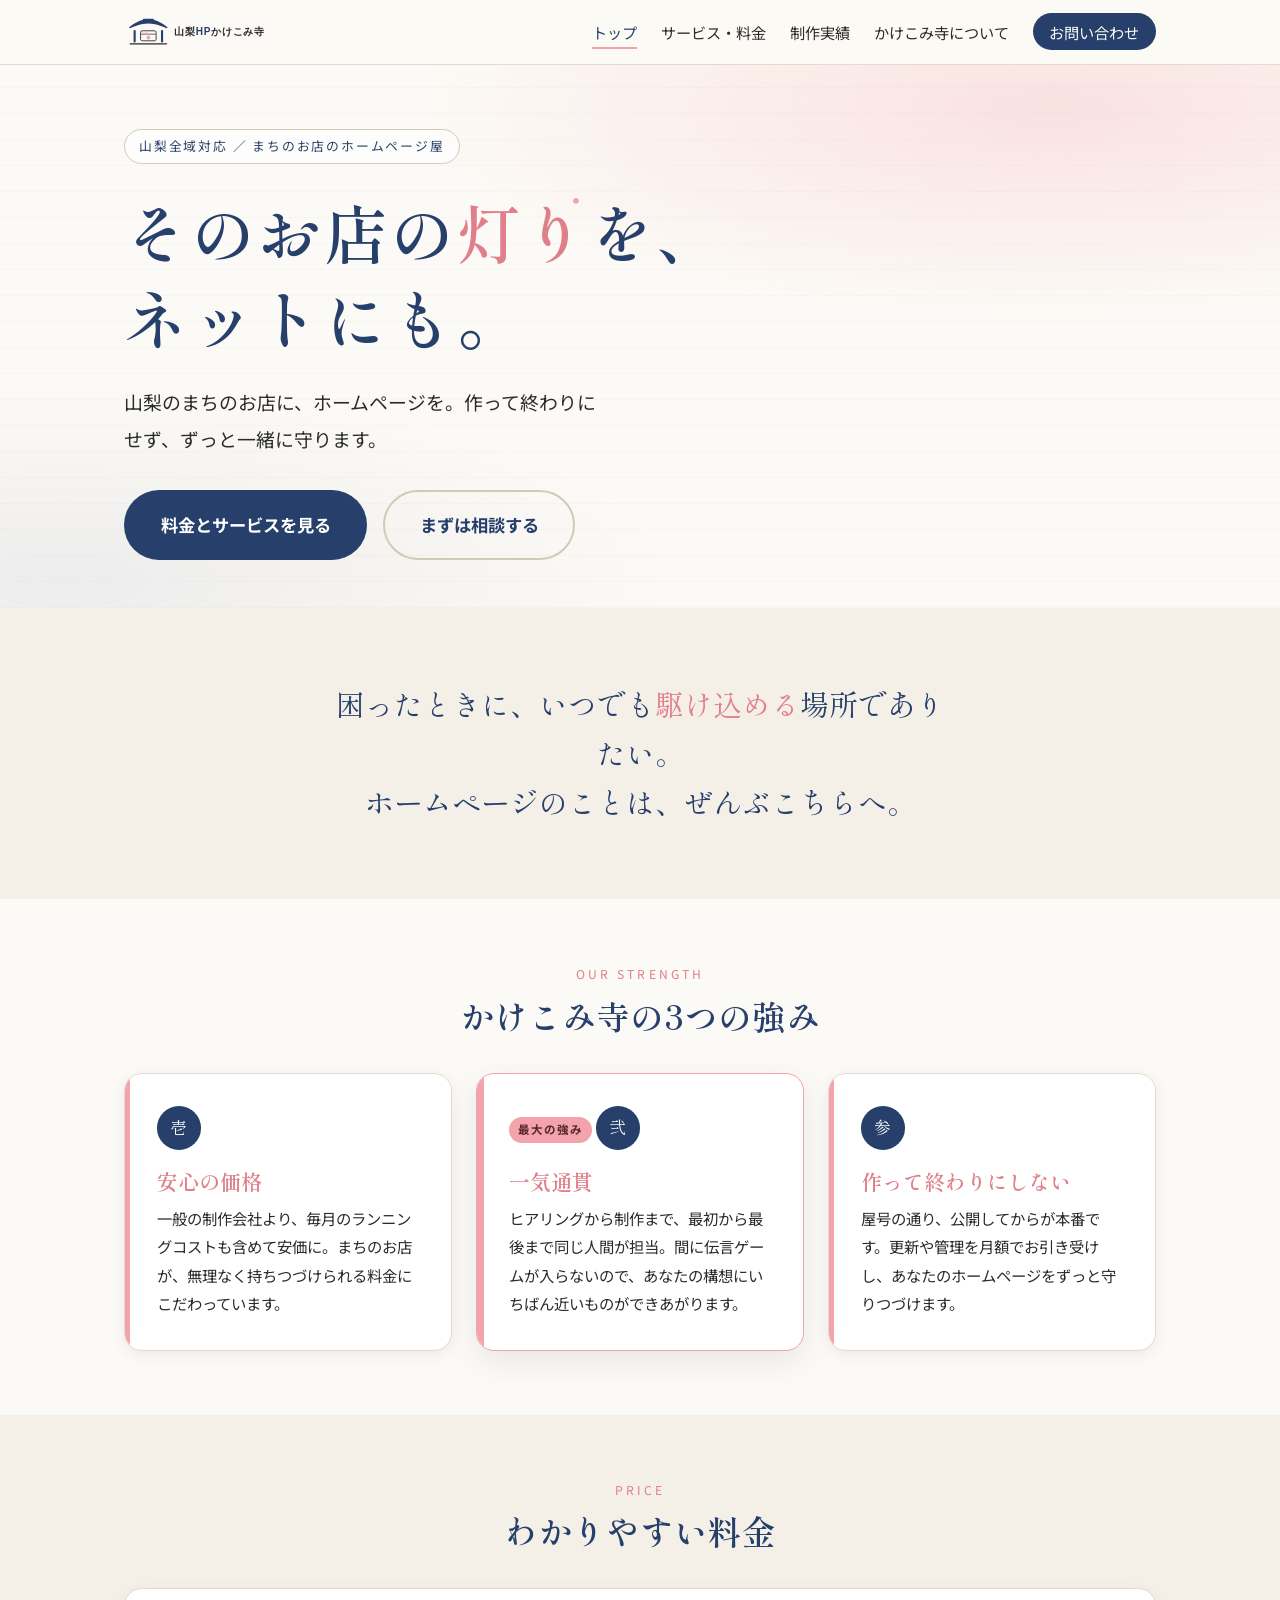
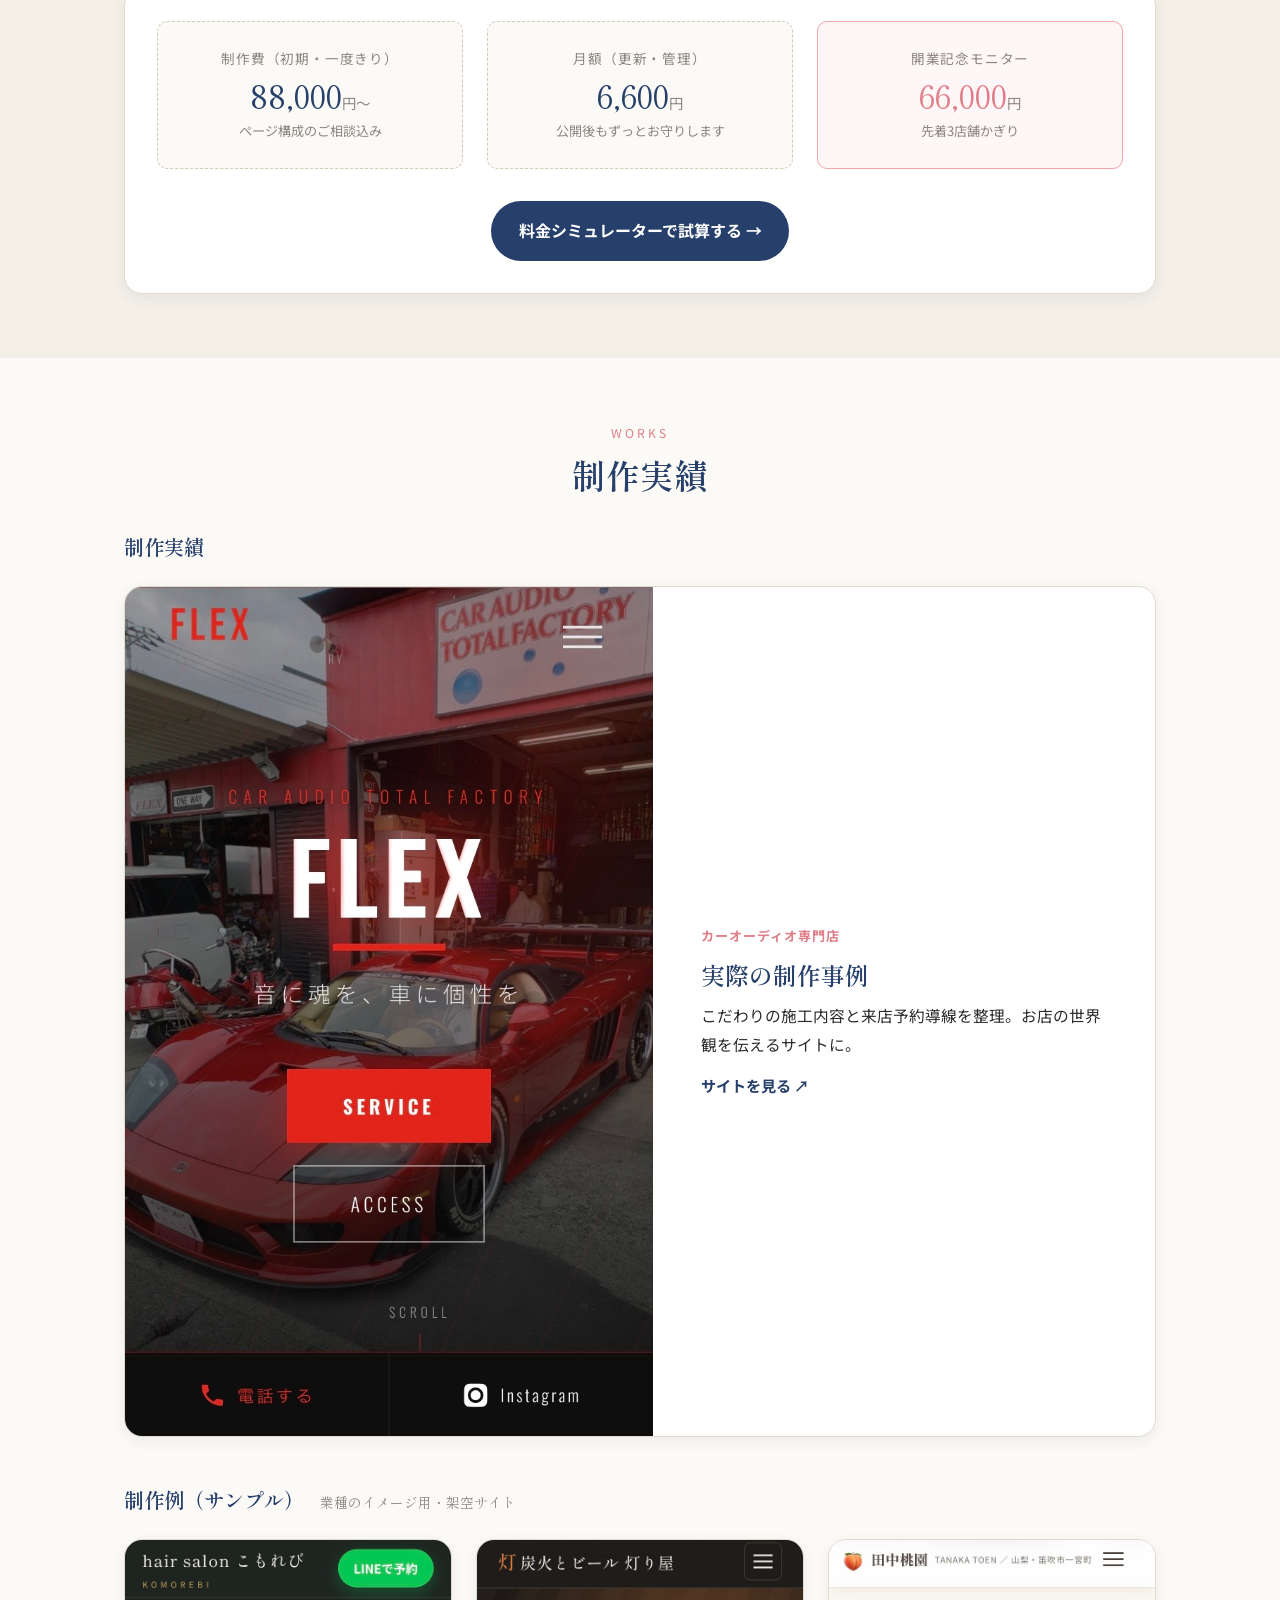
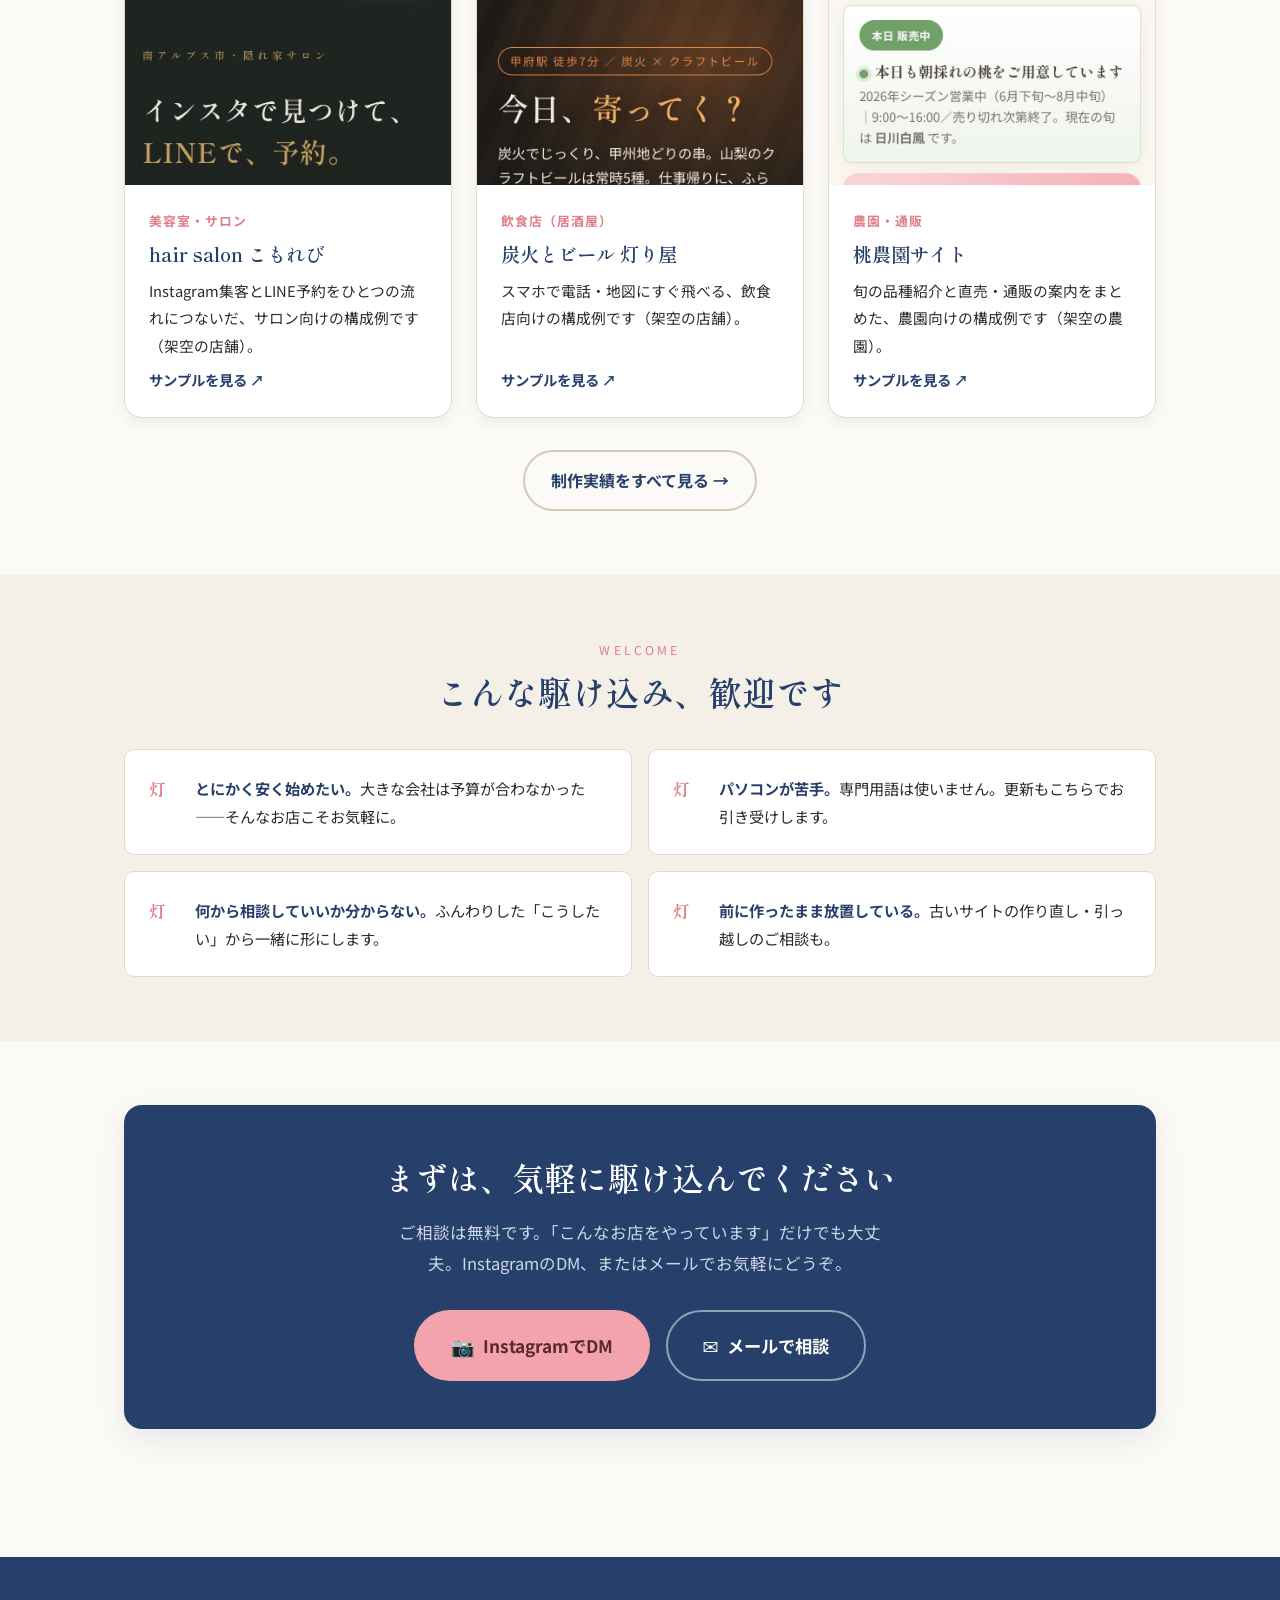
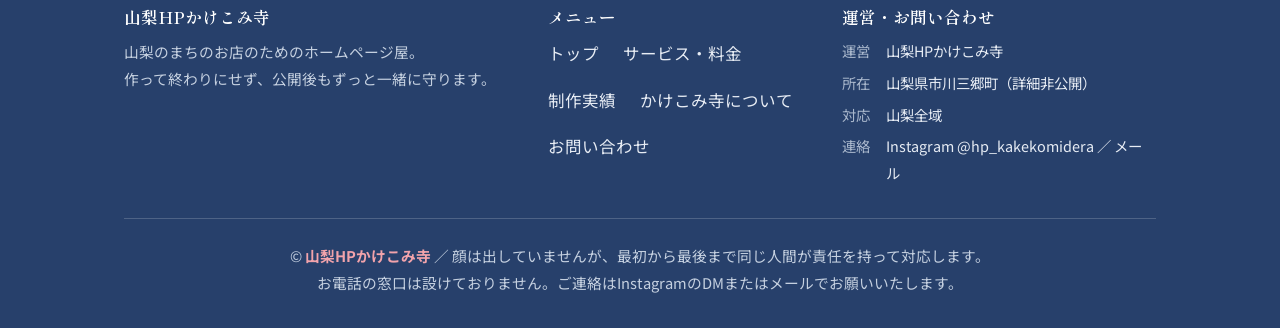
==== commit 734e7192: "Unify copy tone: 小さなお店→まちのお店, refine FAQ wording" ====
--- a/index.html
+++ b/index.html
@@ -6,13 +6,13 @@
   <meta charset="UTF-8">
   <meta name="viewport" content="width=device-width, initial-scale=1.0">
   <title>トップ｜山梨HPかけこみ寺</title>
-  <meta name="description" content="山梨の小さなお店に、ホームページを。安心の価格・ヒアリングから制作まで一気通貫・公開後の更新管理まで。作って終わりにせず、ずっと一緒に守ります。山梨全域対応。">
+  <meta name="description" content="山梨のまちのお店に、ホームページを。安心の価格・ヒアリングから制作まで一気通貫・公開後の更新管理まで。作って終わりにせず、ずっと一緒に守ります。山梨全域対応。">
 
   <!-- OGP -->
   <meta property="og:type" content="website">
   <meta property="og:site_name" content="山梨HPかけこみ寺">
   <meta property="og:title" content="山梨HPかけこみ寺｜そのお店の灯りを、ネットにも。">
-  <meta property="og:description" content="山梨の小さなお店のためのホームページ制作。安心の価格・一気通貫・作って終わりにしない更新管理。山梨全域対応。">
+  <meta property="og:description" content="山梨のまちのお店のためのホームページ制作。安心の価格・一気通貫・作って終わりにしない更新管理。山梨全域対応。">
   <meta property="og:url" content="https://thee3third.github.io/kakekomi-official/index.html">
   <meta property="og:image" content="https://thee3third.github.io/kakekomi-official/assets/img/ogp.png">
   <meta property="og:image:width" content="1200">
@@ -58,9 +58,9 @@
          メインコピーは明朝で大きく、サブは小さめに。 -->
     <section class="hero">
       <div class="hero__inner reveal">
-        <span class="hero__badge">山梨全域対応 ／ 小さなお店のホームページ屋</span>
+        <span class="hero__badge">山梨全域対応 ／ まちのお店のホームページ屋</span>
         <h1 class="hero__catch">そのお店の<span class="lamp em">灯り</span>を、<br>ネットにも。</h1>
-        <p class="hero__sub">山梨の小さなお店に、ホームページを。作って終わりにせず、ずっと一緒に守ります。</p>
+        <p class="hero__sub">山梨のまちのお店に、ホームページを。作って終わりにせず、ずっと一緒に守ります。</p>
         <div class="hero__cta">
           <a class="btn btn--primary btn--lg" href="service.html">料金とサービスを見る</a>
           <a class="btn btn--ghost btn--lg" href="contact.html">まずは相談する</a>
@@ -88,7 +88,7 @@
           <article class="strength reveal">
             <span class="strength__no">壱</span>
             <h3 class="strength__title"><span class="lead-word">安心の価格</span></h3>
-            <p class="strength__desc">一般の制作会社より、毎月のランニングコストも含めて安価に。小さなお店が、無理なく持ちつづけられる料金にこだわっています。</p>
+            <p class="strength__desc">一般の制作会社より、毎月のランニングコストも含めて安価に。まちのお店が、無理なく持ちつづけられる料金にこだわっています。</p>
           </article>
 
           <article class="strength strength--hero reveal">
@@ -256,7 +256,7 @@
       <div class="site-footer__grid">
         <div>
           <h3>山梨HPかけこみ寺</h3>
-          <p>山梨の小さなお店のためのホームページ屋。<br>作って終わりにせず、公開後もずっと一緒に守ります。</p>
+          <p>山梨のまちのお店のためのホームページ屋。<br>作って終わりにせず、公開後もずっと一緒に守ります。</p>
         </div>
         <nav class="site-footer__nav" aria-label="フッターメニュー">
           <h3>メニュー</h3>
--- a/assets/css/style.css
+++ b/assets/css/style.css
@@ -154,10 +154,17 @@
 .global-nav a:hover { color: var(--color-ai); text-decoration: none; }
 .global-nav a[aria-current="page"] { color: var(--color-ai); border-bottom-color: var(--color-momo); }
 .global-nav .nav-cta {
-  background: var(--color-ai); color: #fff; border-radius: 999px;
+  background: var(--color-ai); color: var(--color-bg); border-radius: 999px;
   padding: .5em 1.1em; border-bottom: 0;
 }
-.global-nav .nav-cta:hover { background: var(--color-ai-deep); color: #fff; }
+/* hover時は「背景だけ濃藍に・文字は生成りのまま」。
+   .global-nav a:hover（color:藍）と詳細度が競合し文字が背景に埋もれていたため、
+   背景色・文字色とも nav-cta 側で明示してコントラストを必ず確保する。 */
+.global-nav a.nav-cta:hover { background: var(--color-ai-deep); color: var(--color-bg); }
+/* 現在ページ（aria-current）でも nav-cta は塗りボタンのまま。
+   .global-nav a[aria-current="page"]（color:藍）に詳細度で勝てるよう a.nav-cta[...] で明示し、
+   文字が藍背景に埋もれないよう生成り文字を維持する。下線も付けない。 */
+.global-nav a.nav-cta[aria-current="page"] { color: var(--color-bg); border-bottom: 0; }
 /* /@parts */
 
 /* 5. ====================================================================== */
@@ -443,6 +450,9 @@
 .plan-card__sub { font-size: .9rem; color: var(--color-mute); }
 .plan-card__monthly { margin-top: var(--space-3); padding-top: var(--space-3); border-top: 1px dashed var(--color-line-2); font-size: .95rem; }
 .plan-card__monthly b { color: var(--color-ai); font-family: var(--font-heading); font-size: 1.15rem; }
+/* プランカード内の機能リスト（LINEプランで使用。○マーカーは inc-list--yes を流用） */
+.plan-card__feats { margin-top: var(--space-3); padding-top: var(--space-3); border-top: 1px dashed var(--color-line-2); }
+.plan-card__feats li { font-size: .92rem; }
 
 .inc-grid { display: grid; gap: var(--space-4); grid-template-columns: 1fr; }
 .inc-col { background: var(--color-paper); border: 1px solid var(--color-line); border-radius: var(--radius-lg); padding: var(--space-5); box-shadow: var(--shadow-sm); }
@@ -492,6 +502,26 @@
 .form__row input:focus, .form__row textarea:focus, .form__row select:focus { border-color: var(--color-ai); outline: none; background: #fff; }
 .form__note { font-size: .82rem; color: var(--color-mute); }
 
+/* @parts: faq-accordion（よくあるご質問）
+   <details>/<summary> のネイティブ開閉。既存変数のみで最小装飾。
+   質問の左に ＋／− を表示（開くと −）。 */
+.faq { display: grid; gap: var(--space-3); }
+.faq__item { background: var(--color-paper); border: 1px solid var(--color-line); border-radius: var(--radius); overflow: hidden; }
+.faq__item > summary {
+  list-style: none; cursor: pointer; display: flex; align-items: baseline; gap: var(--space-3);
+  padding: var(--space-4); font-weight: 700; color: var(--color-ai); font-family: var(--font-heading);
+}
+.faq__item > summary::-webkit-details-marker { display: none; }
+/* 左の開閉アイコン（＋ → 開くと −）。藍の細枠でボタン風に */
+.faq__item > summary::before {
+  content: "＋"; flex: none; width: 1.4em; height: 1.4em; line-height: 1.3em; text-align: center;
+  border: 1px solid var(--color-line-2); border-radius: 6px; color: var(--color-ai); font-weight: 700;
+}
+.faq__item[open] > summary::before { content: "−"; border-color: var(--color-ai); }
+.faq__item > summary:hover { color: var(--color-ai-deep); }
+.faq__a { padding: 0 var(--space-4) var(--space-4) calc(var(--space-4) + 1.4em + var(--space-3)); color: var(--color-text); font-size: .95rem; }
+/* /@parts */
+
 /* 17. CTAバンド・駆け込み歓迎 ========================================== */
 .cta-band { background: var(--color-ai); color: #fff; border-radius: var(--radius-lg); padding: var(--space-6) var(--space-5); text-align: center; box-shadow: var(--shadow); }
 .cta-band h2 { color: #fff; font-size: clamp(1.4rem, 5vw, 2rem); margin-bottom: var(--space-3); }
@@ -537,6 +567,7 @@
   .fee-summary__grid { grid-template-columns: repeat(3, 1fr); }
   .works-grid { grid-template-columns: repeat(2, 1fr); }
   .plan-grid { grid-template-columns: 1fr 1fr; }
+  .plan-grid--three { grid-template-columns: repeat(3, 1fr); }
   .inc-grid { grid-template-columns: 1fr 1fr; }
   .contact-grid { grid-template-columns: 1fr 1fr; }
   .welcome-list { grid-template-columns: 1fr 1fr; }
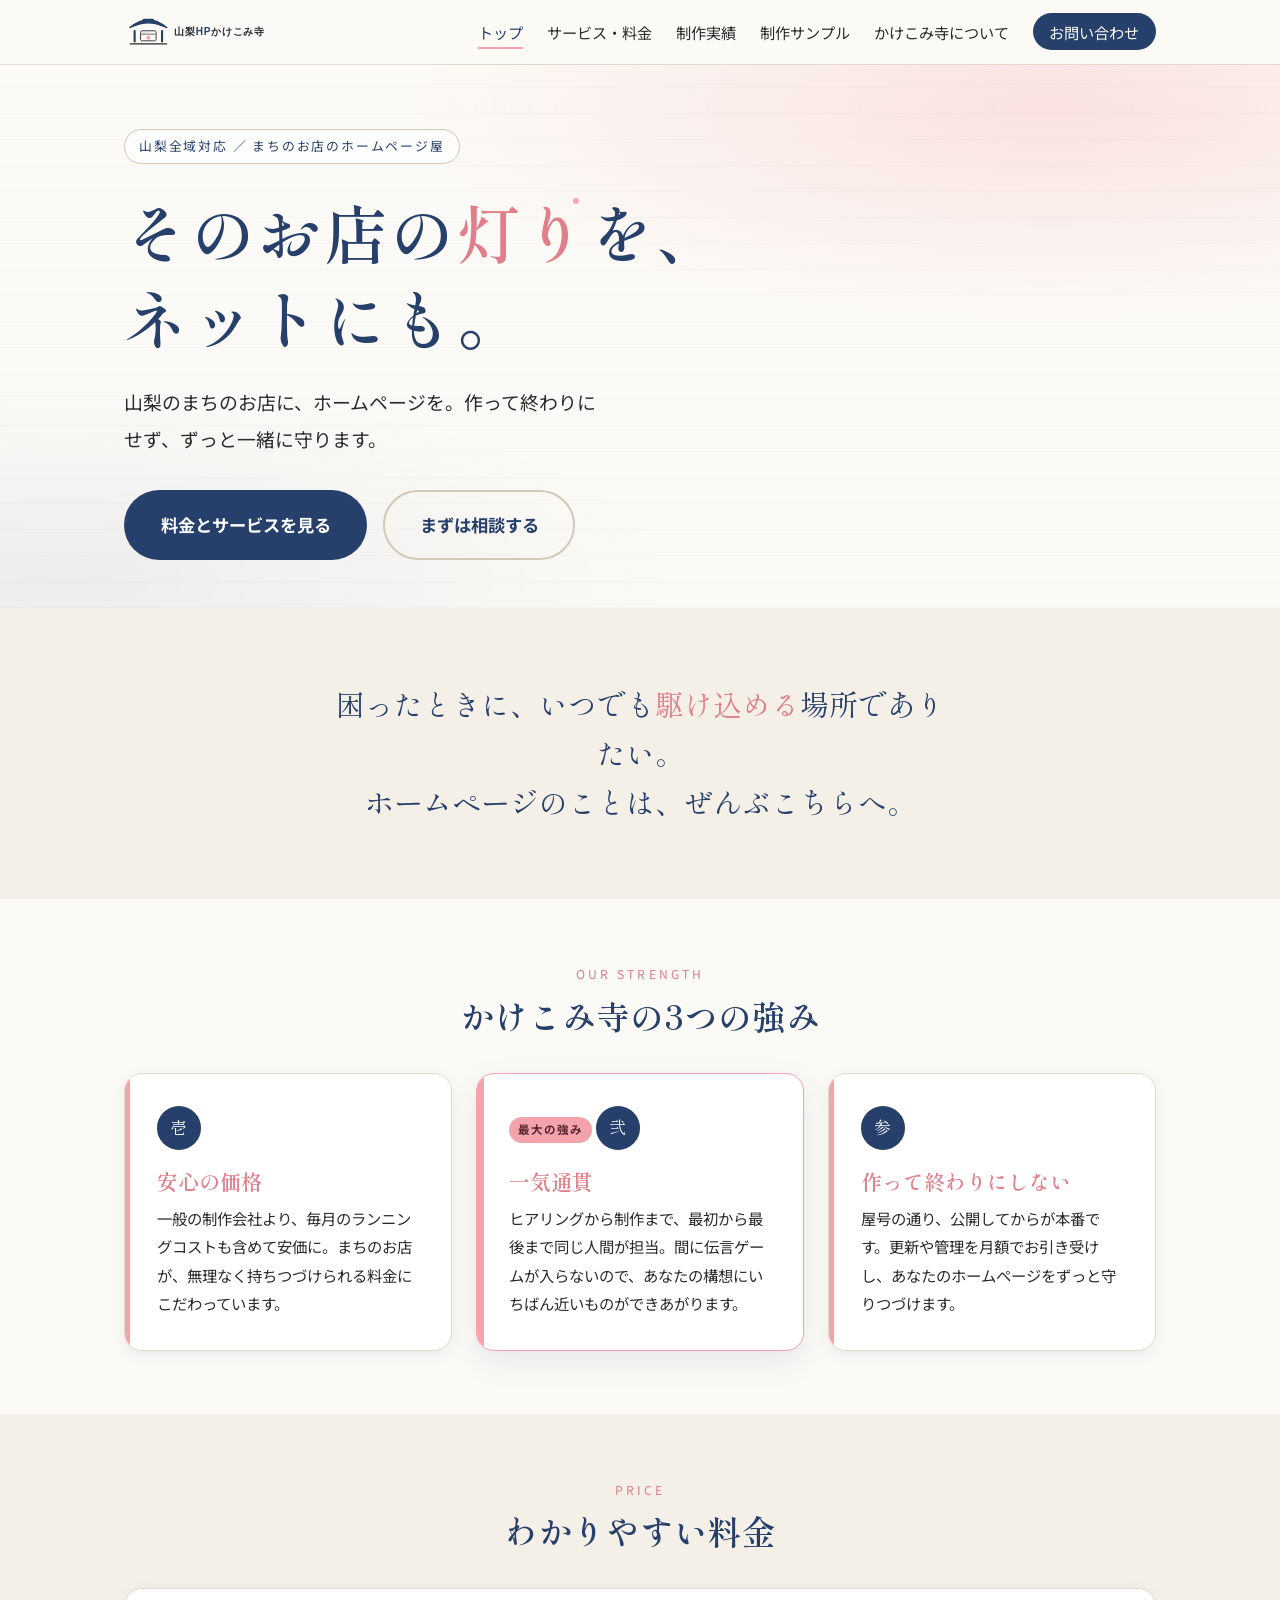
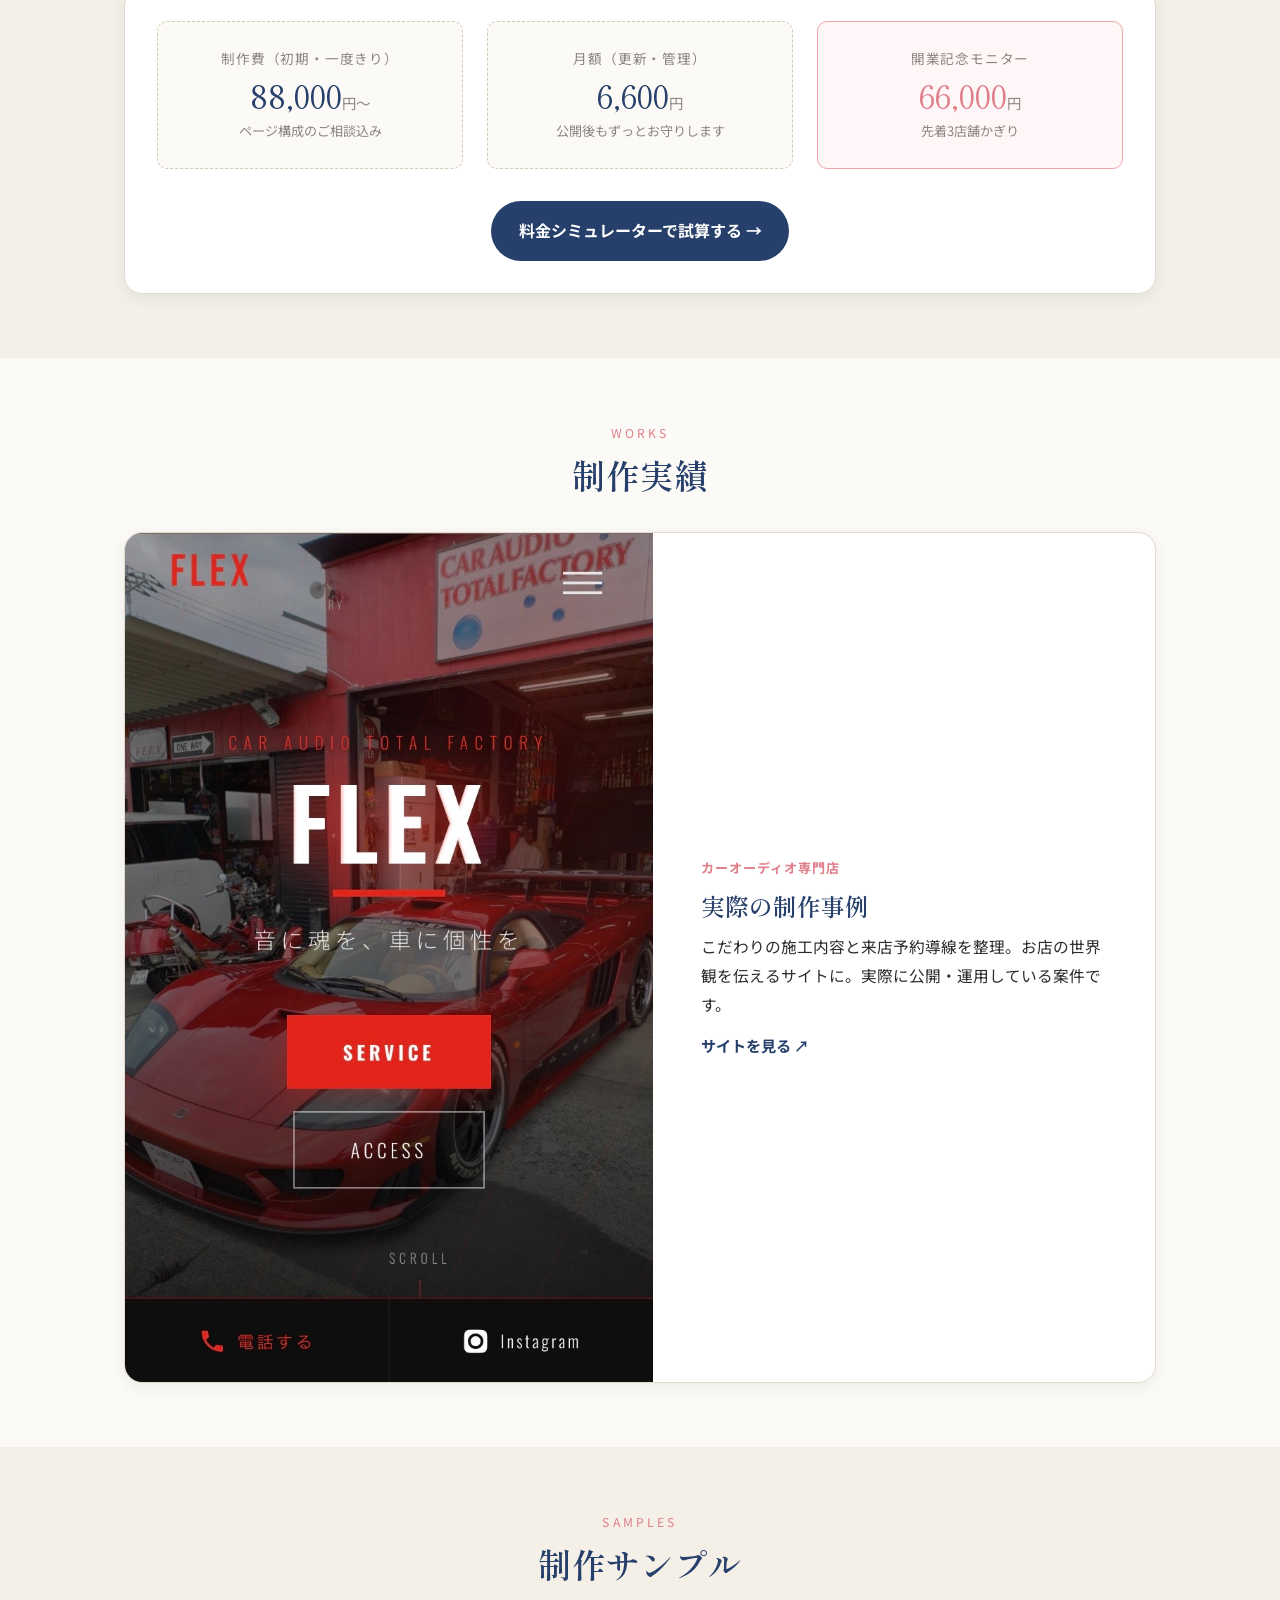
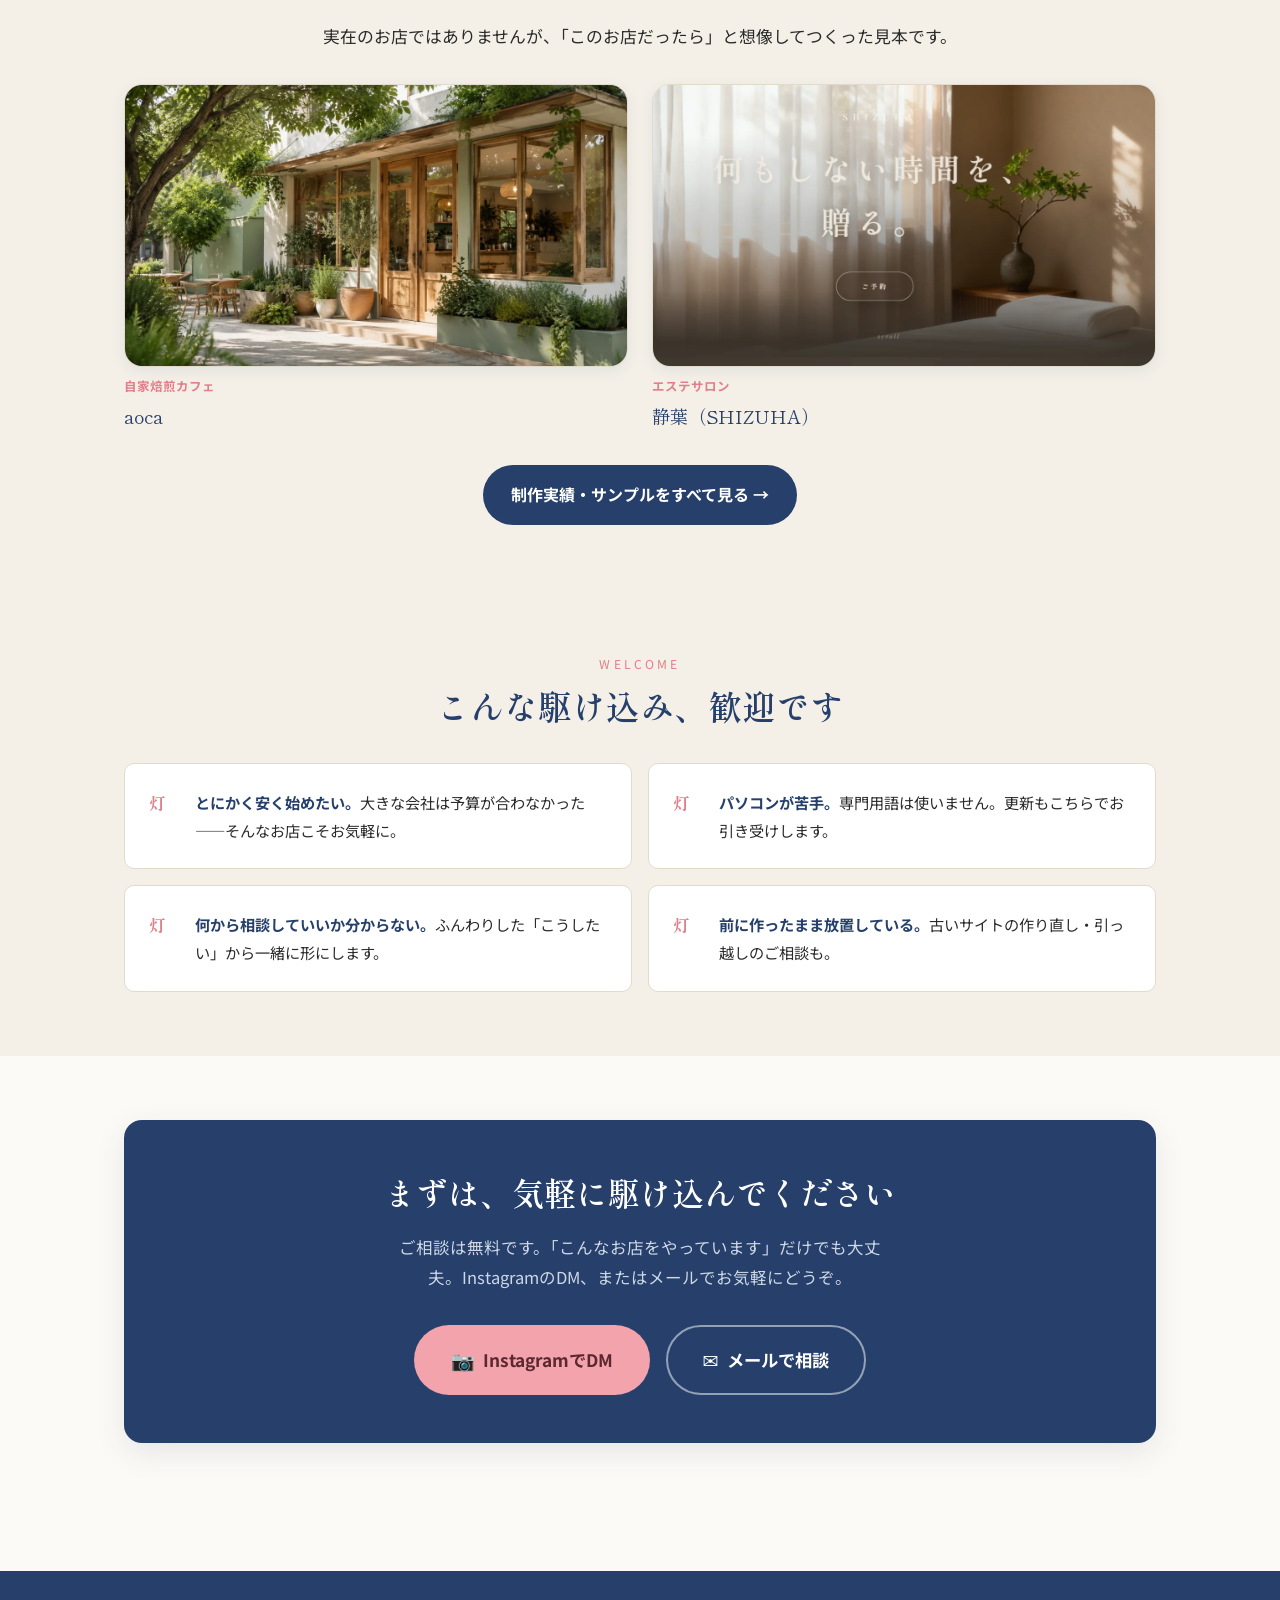
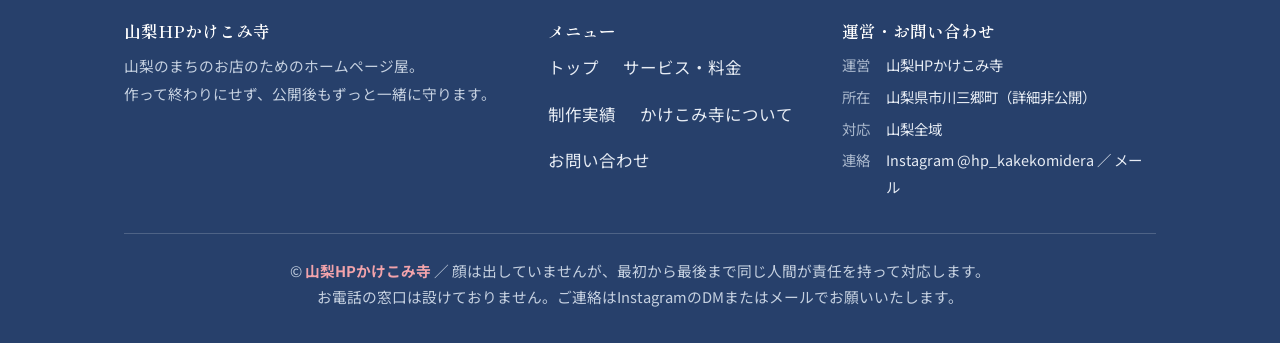
==== commit 40f2d860: "Reorganize works (FLEX real / aoca・静葉 samples), replace 静葉 thumb - works.html を「制作実績(FLEX)＋制作サンプル(ao" ====
--- a/index.html
+++ b/index.html
@@ -45,6 +45,7 @@
           <li><a href="index.html" aria-current="page">トップ</a></li>
           <li><a href="service.html">サービス・料金</a></li>
           <li><a href="works.html">制作実績</a></li>
+          <li><a href="works.html#samples">制作サンプル</a></li>
           <li><a href="about.html">かけこみ寺について</a></li>
           <li><a href="contact.html" class="nav-cta">お問い合わせ</a></li>
         </ul>
@@ -150,72 +151,51 @@
           <h2 class="section-head__ja" id="works-title">制作実績</h2>
         </header>
         <div class="works-group">
-          <header class="works-group__head">
-            <h3 class="works-group__title">制作実績</h3>
-          </header>
           <a class="work-feature reveal" href="https://caraudio-flex.com/" target="_blank" rel="noopener">
             <div class="work-feature__media">
               <img src="assets/img/caraudio.jpg" alt="カーオーディオ専門店の制作事例サイトのスマホ版トップ" width="750" height="1207" loading="lazy">
             </div>
             <div class="work-feature__body">
               <span class="work-feature__kind">カーオーディオ専門店</span>
-              <h4 class="work-feature__title">実際の制作事例</h4>
-              <p class="work-feature__desc">こだわりの施工内容と来店予約導線を整理。お店の世界観を伝えるサイトに。</p>
+              <h3 class="work-feature__title">実際の制作事例</h3>
+              <p class="work-feature__desc">こだわりの施工内容と来店予約導線を整理。お店の世界観を伝えるサイトに。実際に公開・運用している案件です。</p>
               <span class="work-feature__link">サイトを見る ↗</span>
             </div>
           </a>
         </div>
-
-        <div class="works-group">
-          <header class="works-group__head">
-            <h3 class="works-group__title">制作例（サンプル）<span class="works-group__note">業種のイメージ用・架空サイト</span></h3>
-          </header>
-          <div class="works-grid">
-
-            <a class="work-card reveal" href="https://thee3third.github.io/hair-salon-sample/index.html" target="_blank" rel="noopener">
-              <div class="work-card__media">
-                <img src="assets/img/hair-salon-sample.jpg" alt="美容室サンプルサイト「hair salon こもれび」のスマホ版トップ" width="750" height="1181" loading="lazy">
-              </div>
-              <div class="work-card__body">
-                <span class="work-card__kind">美容室・サロン</span>
-                <h4 class="work-card__title">hair salon こもれび</h4>
-                <p class="work-card__desc">Instagram集客とLINE予約をひとつの流れにつないだ、サロン向けの構成例です（架空の店舗）。</p>
-                <span class="work-card__link">サンプルを見る ↗</span>
-              </div>
-            </a>
-
-            <a class="work-card reveal" href="https://thee3third.github.io/akariya-sample/" target="_blank" rel="noopener">
-              <div class="work-card__media">
-                <img src="assets/img/izakaya-sample.jpg" alt="居酒屋サンプルサイト「炭火とビール 灯り屋」のスマホ版トップ" width="750" height="1195" loading="lazy">
-              </div>
-              <div class="work-card__body">
-                <span class="work-card__kind">飲食店（居酒屋）</span>
-                <h4 class="work-card__title">炭火とビール 灯り屋</h4>
-                <p class="work-card__desc">スマホで電話・地図にすぐ飛べる、飲食店向けの構成例です（架空の店舗）。</p>
-                <span class="work-card__link">サンプルを見る ↗</span>
-              </div>
-            </a>
-
-            <a class="work-card reveal" href="https://thee3third.github.io/momoen-sample/" target="_blank" rel="noopener">
-              <div class="work-card__media">
-                <img src="assets/img/momoen-sample.jpg" alt="桃農園サンプルサイトのスマホ版トップ" width="750" height="1186" loading="lazy">
-              </div>
-              <div class="work-card__body">
-                <span class="work-card__kind">農園・通販</span>
-                <h4 class="work-card__title">桃農園サイト</h4>
-                <p class="work-card__desc">旬の品種紹介と直売・通販の案内をまとめた、農園向けの構成例です（架空の農園）。</p>
-                <span class="work-card__link">サンプルを見る ↗</span>
-              </div>
-            </a>
-
-          </div>
+      </div>
+    </section>
+    <!-- /@parts -->
+
+    <!-- 制作サンプル（トップは抜粋＋導線のみ。詳細は works.html に集約） -->
+    <section class="section section--alt" id="samples" aria-labelledby="samples-title">
+      <div class="container">
+        <header class="section-head section-head--center">
+          <span class="section-head__en">SAMPLES</span>
+          <h2 class="section-head__ja" id="samples-title">制作サンプル</h2>
+        </header>
+        <p class="lead lead--center" style="margin-bottom:var(--space-5)">実在のお店ではありませんが、「このお店だったら」と想像してつくった見本です。</p>
+        <div class="sample-thumbs">
+          <a class="sample-thumb reveal" href="works.html#samples">
+            <div class="sample-thumb__media">
+              <img src="assets/img/sample-aoca.webp" alt="自家焙煎カフェ aoca のサンプルサイト" width="1200" height="676" loading="lazy">
+            </div>
+            <span class="sample-thumb__kind">自家焙煎カフェ</span>
+            <span class="sample-thumb__name">aoca</span>
+          </a>
+          <a class="sample-thumb reveal" href="works.html#samples">
+            <div class="sample-thumb__media">
+              <img src="assets/img/sample-shizuha.webp" alt="エステサロン 静葉（SHIZUHA）のサンプルサイト" width="1200" height="636" loading="lazy">
+            </div>
+            <span class="sample-thumb__kind">エステサロン</span>
+            <span class="sample-thumb__name">静葉（SHIZUHA）</span>
+          </a>
         </div>
         <p class="center" style="margin-top:var(--space-5)">
-          <a class="btn btn--ghost" href="works.html">制作実績をすべて見る →</a>
+          <a class="btn btn--primary" href="works.html">制作実績・サンプルをすべて見る →</a>
         </p>
       </div>
     </section>
-    <!-- /@parts -->
 
     <!-- こんな駆け込み歓迎 -->
     <section class="section section--alt" id="welcome" aria-labelledby="welcome-title">
--- a/assets/css/style.css
+++ b/assets/css/style.css
@@ -370,6 +370,41 @@
 }
 /* /@parts */
 
+/* @parts: samples-grid（制作サンプル：架空のお店の見本。aoca・静葉の2枚）
+   サムネは16:9で統一。カードはホバーで軽く浮く。スマホ1列→768pxで2列。
+   将来 .sample-card__body 内に「もっと詳しく」アコーディオン（details）を足せる。 */
+.samples-grid { display: grid; gap: var(--space-4); grid-template-columns: 1fr; }
+.sample-card {
+  display: flex; flex-direction: column; background: var(--color-paper);
+  border: 1px solid var(--color-line); border-radius: var(--radius-lg); overflow: hidden;
+  box-shadow: var(--shadow-sm); transition: transform .18s, box-shadow .18s;
+}
+.sample-card:hover { transform: translateY(-4px); box-shadow: var(--shadow); }
+.sample-card__link-wrap { display: block; }
+.sample-card__media { aspect-ratio: 16 / 9; overflow: hidden; background: var(--color-bg-2); }
+.sample-card__media img { width: 100%; height: 100%; object-fit: cover; display: block; transition: transform .3s; }
+.sample-card:hover .sample-card__media img { transform: scale(1.03); }
+.sample-card__body { padding: var(--space-5); display: flex; flex-direction: column; gap: var(--space-2); flex: 1; }
+.sample-card__kind { font-size: .82rem; color: var(--color-momo-deep); letter-spacing: .08em; font-weight: 700; }
+.sample-card__title { font-size: 1.45rem; color: var(--color-ai); }
+.sample-card__desc { font-size: .95rem; color: var(--color-text); flex: 1; }
+.sample-card__cta { margin-top: var(--space-3); }
+
+/* トップ用の抜粋サムネ（軽い見せ方。詳細は works.html）。2枚横並び→スマホ縦積み */
+.sample-thumbs { display: grid; gap: var(--space-4); grid-template-columns: 1fr; }
+.sample-thumb { display: block; color: inherit; }
+.sample-thumb:hover { text-decoration: none; }
+.sample-thumb__media {
+  aspect-ratio: 16 / 9; overflow: hidden; border-radius: var(--radius-lg);
+  border: 1px solid var(--color-line); background: var(--color-bg-2);
+  box-shadow: var(--shadow-sm); transition: transform .18s, box-shadow .18s;
+}
+.sample-thumb:hover .sample-thumb__media { transform: translateY(-4px); box-shadow: var(--shadow); }
+.sample-thumb__media img { width: 100%; height: 100%; object-fit: cover; display: block; }
+.sample-thumb__kind { display: block; margin-top: var(--space-2); font-size: .78rem; font-weight: 700; letter-spacing: .08em; color: var(--color-momo-deep); }
+.sample-thumb__name { display: block; font-family: var(--font-heading); font-size: 1.15rem; color: var(--color-ai); }
+/* /@parts */
+
 /* 13. ===================================================================== */
 /* @parts: fee-simulator（料金シミュレーター）★このサイトの目玉
    素のJSで駆動（assets/js/simulator.js）。価格定数はJS側に集約。
@@ -566,6 +601,8 @@
   .strength-grid { grid-template-columns: repeat(3, 1fr); }
   .fee-summary__grid { grid-template-columns: repeat(3, 1fr); }
   .works-grid { grid-template-columns: repeat(2, 1fr); }
+  .samples-grid { grid-template-columns: repeat(2, 1fr); }
+  .sample-thumbs { grid-template-columns: repeat(2, 1fr); }
   .plan-grid { grid-template-columns: 1fr 1fr; }
   .plan-grid--three { grid-template-columns: repeat(3, 1fr); }
   .inc-grid { grid-template-columns: 1fr 1fr; }
